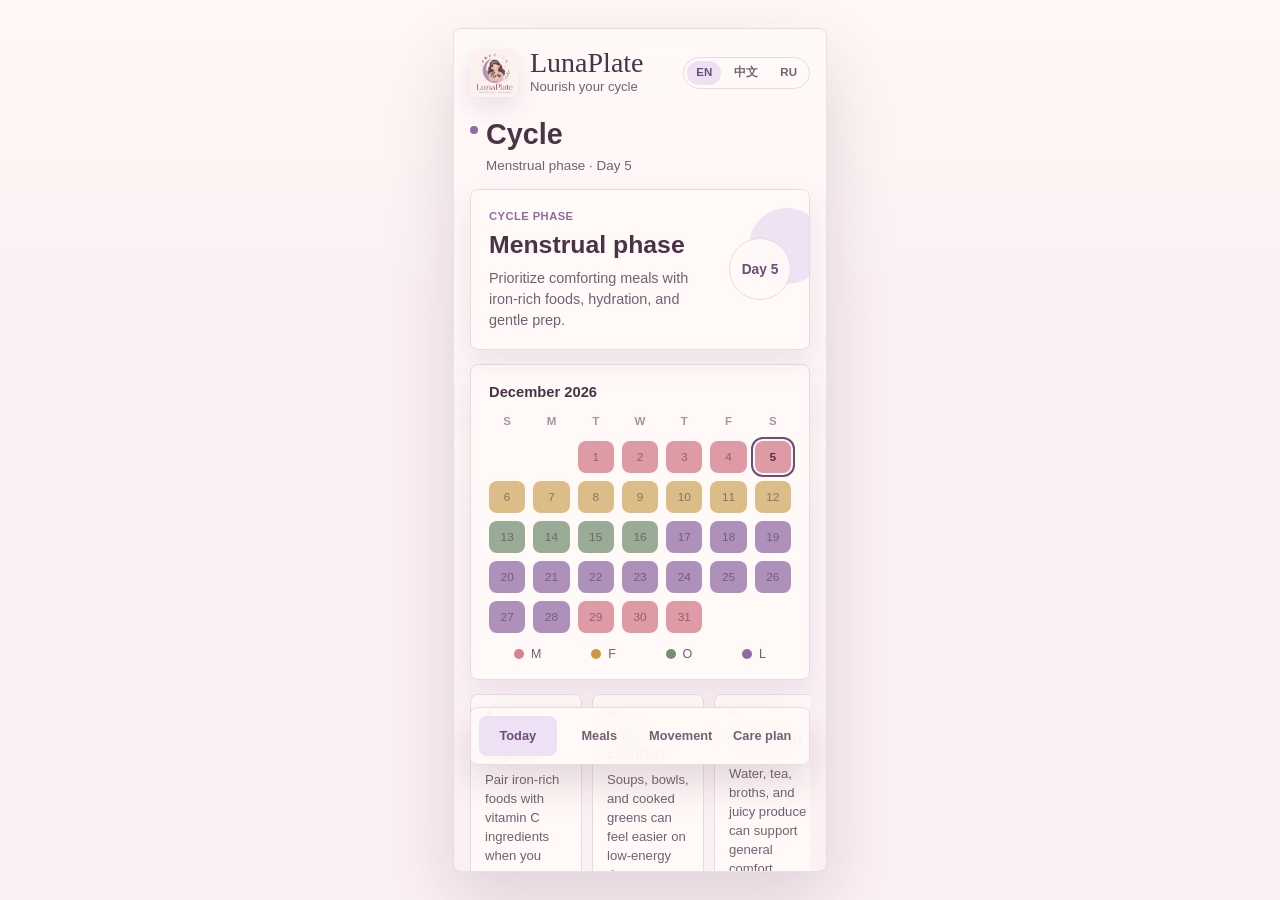
==== index.html @ c4239b59 "Initial commit: LunaPlate PWA with Python backend" ====
<!doctype html>
<html lang="en">
  <head>
    <meta charset="UTF-8" />
    <meta name="viewport" content="width=device-width, initial-scale=1.0" />
    <meta name="theme-color" content="#8f6aa4" />
    <meta name="application-name" content="LunaPlate" />
    <meta name="apple-mobile-web-app-title" content="LunaPlate" />
    <meta name="apple-mobile-web-app-capable" content="yes" />
    <meta name="apple-mobile-web-app-status-bar-style" content="default" />
    <title>LunaPlate</title>
    <link rel="manifest" href="manifest.webmanifest" />
    <link rel="apple-touch-icon" href="assets/pwa/icon-192.png" />
    <link rel="stylesheet" href="styles.css?v=20260603-profile-drawer2" />
  </head>
  <body>
    <main class="app-shell">
      <section class="workspace" aria-live="polite">
        <header class="mobile-topbar">
          <div class="brand-lockup">
            <button type="button" class="profile-dot profile-trigger" id="profile-trigger" data-i18n-aria="aria.checkIn" data-i18n-title="aria.checkIn" aria-label="Daily check-in" title="Daily check-in" aria-controls="intake-panel" aria-expanded="false">
              <img src="assets/lunaplate-logo.png" alt="" />
            </button>
            <div>
              <h1>LunaPlate</h1>
              <p data-i18n="brand.tagline">Nourish your cycle</p>
            </div>
          </div>
          <div class="lang-switch" role="group" data-i18n-aria="lang.choose" aria-label="Language">
            <button type="button" data-lang="en" data-i18n="lang.en" aria-pressed="true">EN</button>
            <button type="button" data-lang="zh" data-i18n="lang.zh" aria-pressed="false">ZH</button>
            <button type="button" data-lang="ru" data-i18n="lang.ru" aria-pressed="false">RU</button>
          </div>
        </header>

        <section class="app-view active" data-view="today" aria-label="Today">
          <div class="screen-heading">
            <span class="section-dot primary-dot"></span>
            <div>
              <h2 data-i18n="form.cycle">Cycle</h2>
              <p id="today-cycle-summary" data-i18n-skip>Today is Day --</p>
            </div>
          </div>

          <section class="status-band">
            <div>
              <p class="eyebrow" data-i18n="status.cyclePhase">Cycle phase</p>
              <h2 id="phase-title" data-i18n-skip>Set your cycle details</h2>
              <p id="phase-description" data-i18n-skip>Meal ideas will adapt to your estimated phase, symptoms, preferences, and pantry.</p>
            </div>
            <div class="day-pill" id="day-pill">Day --</div>
          </section>

          <section class="cycle-calendar" aria-label="Cycle calendar preview">
            <div class="calendar-heading">
              <h3 id="calendar-month" data-i18n-skip>Calendar</h3>
            </div>
            <div class="calendar-weekdays">
              <span>S</span><span>M</span><span>T</span><span>W</span><span>T</span><span>F</span><span>S</span>
            </div>
            <div class="calendar-grid" id="cycle-calendar-grid"></div>
            <div class="calendar-legend">
              <span><i class="legend menstrual"></i>M</span>
              <span><i class="legend follicular"></i>F</span>
              <span><i class="legend ovulation"></i>O</span>
              <span><i class="legend luteal"></i>L</span>
            </div>
          </section>

          <section class="insight-grid" data-i18n-aria="aria.nutrition" aria-label="Nutrition focus">
            <article>
              <span class="dot iron"></span>
              <h3 id="focus-one" data-i18n-skip>Comfort</h3>
              <p id="focus-one-copy" data-i18n-skip>Warm, steady meals tend to feel better on demanding days.</p>
            </article>
            <article>
              <span class="dot fiber"></span>
              <h3 id="focus-two" data-i18n-skip>Balance</h3>
              <p id="focus-two-copy" data-i18n-skip>Protein, fiber, and complex carbs help keep energy more even.</p>
            </article>
            <article>
              <span class="dot hydration"></span>
              <h3 id="focus-three" data-i18n-skip>Hydration</h3>
              <p id="focus-three-copy" data-i18n-skip>Hydrating foods and simple drinks can support general comfort.</p>
            </article>
          </section>

          <article class="panel safety-panel">
            <p class="eyebrow" data-i18n="safety.eyebrow">Care note</p>
            <h2 data-i18n="safety.title">Supportive, not diagnostic</h2>
            <p data-i18n="safety.body">
              LunaPlate gives general wellness ideas. Severe pain, very heavy bleeding,
              dizziness, missed periods, pregnancy concerns, or a history of disordered
              eating deserve care from a qualified clinician.
            </p>
          </article>
        </section>

        <section class="app-view" data-view="food" aria-label="Food">
          <div class="screen-heading">
            <span class="section-dot coral-dot"></span>
            <div>
              <h2 data-i18n="nav.meals">Meals</h2>
              <p data-i18n="screen.foodSubheading">Today's meal plan for cycle support</p>
            </div>
          </div>

          <section class="best-pick" data-i18n-aria="aria.bestPick" aria-label="Best meal recommendation">
            <div class="best-copy">
              <p class="eyebrow" data-i18n="best.eyebrow">Best for today</p>
              <h2 id="best-pick-title" data-i18n-skip>Choose your check-in</h2>
              <p id="best-pick-reason" data-i18n-skip>Your strongest meal match will appear here.</p>
              <div class="tag-row" id="best-pick-tags"></div>
            </div>
            <div class="best-card">
              <div class="best-art" id="best-pick-art" aria-hidden="true">
                <img id="best-pick-image" alt="" loading="lazy" />
              </div>
              <div>
                <p id="best-pick-meta">-- min</p>
                <button type="button" class="primary-button" id="best-pick-grocery" data-i18n="best.addGroceries">Add groceries</button>
              </div>
            </div>
          </section>

          <div class="toolbar" data-i18n-aria="aria.mealFilters" aria-label="Meal filters">
            <div class="tabs" role="tablist" data-i18n-aria="aria.mealType" aria-label="Meal type">
              <button type="button" class="tab active" data-meal-type="all" data-i18n="toolbar.all">All</button>
              <button type="button" class="tab" data-meal-type="breakfast" data-i18n="toolbar.breakfast">Breakfast</button>
              <button type="button" class="tab" data-meal-type="lunch" data-i18n="toolbar.lunch">Lunch</button>
              <button type="button" class="tab" data-meal-type="dinner" data-i18n="toolbar.dinner">Dinner</button>
              <button type="button" class="tab" data-meal-type="snack" data-i18n="toolbar.snack">Snack</button>
            </div>
            <button type="button" class="secondary-button" id="surprise-button" data-i18n="toolbar.shuffle">Shuffle</button>
          </div>

          <section class="panel food-controls">
            <div class="slider-row">
              <label for="cook-time" data-i18n="form.maxCook">Max cook time</label>
              <output id="cook-time-output">35 min</output>
            </div>
            <input id="cook-time" type="range" min="5" max="60" value="35" step="5" />

            <label class="field">
              <span data-i18n="form.pantry">Pantry ingredients</span>
              <textarea id="pantry" rows="3" data-i18n-placeholder="form.pantryPlaceholder" placeholder="spinach, rice, yogurt, lentils"></textarea>
            </label>
          </section>

          <section>
            <div class="section-heading results-heading">
              <div>
                <p class="eyebrow" data-i18n="results.matched">Matched meals</p>
                <h2 id="results-count" data-i18n-skip>0 ideas</h2>
              </div>
              <p id="match-note" data-i18n-skip>Add your check-in to improve the ranking.</p>
            </div>
            <div class="meal-grid" id="meal-results"></div>
          </section>

          <article class="panel grocery-panel">
            <div class="section-heading">
              <div>
                <p class="eyebrow" data-i18n="grocery.plan">Plan</p>
                <h2 data-i18n="grocery.title">Grocery list</h2>
              </div>
              <button type="button" class="secondary-button" id="clear-grocery" data-i18n="grocery.clear">Clear</button>
            </div>
            <ul id="grocery-list" class="grocery-list"></ul>
          </article>
        </section>

        <section class="app-view" data-view="move-api" aria-label="Move">
          <div class="screen-heading">
            <span class="section-dot green-dot"></span>
            <div>
              <h2 data-i18n="movement.heading">Movement</h2>
              <p data-i18n="movement.subheading">Gentle movement matched to your cycle</p>
            </div>
          </div>

          <section class="feature-card">
            <p class="eyebrow" data-i18n="movement.best">Best for today</p>
            <h2 id="move-best-title" data-i18n="movement.defaultTitle">Cycle-aware gentle movement</h2>
            <p id="move-best-meta">15 min &middot; matched to your current phase</p>
          </section>

          <section class="movement-progress">
            <div class="section-heading">
              <h3 data-i18n="movement.recent">Recent movement time</h3>
              <span id="move-total-minutes">150 min</span>
            </div>
            <div class="progress-track"><span id="move-progress-fill"></span></div>
            <div class="countdown-row">
              <span data-i18n="movement.countdown">Practice countdown</span>
              <strong id="move-countdown-time">--:--</strong>
            </div>
            <div class="countdown-track"><span id="move-countdown-fill"></span></div>
          </section>

          <section class="movement-hero">
            <button type="button" class="movement-nav-button movement-nav-prev" id="move-prev" data-i18n-aria="movement.previous" data-i18n-title="movement.previous" aria-label="Previous movement" title="Previous movement">‹</button>
            <div class="movement-media">
              <div class="movement-orb" id="move-placeholder" aria-hidden="true"></div>
              <video id="move-video" muted loop playsinline controls hidden></video>
              <img id="move-gif" alt="" hidden />
            </div>
            <button type="button" class="movement-nav-button movement-nav-next" id="move-next" data-i18n-aria="movement.next" data-i18n-title="movement.next" aria-label="Next movement" title="Next movement">›</button>
            <p class="eyebrow" id="move-source" data-i18n="movement.sourceApi">Female movement API</p>
            <h2 id="move-title" data-i18n="movement.defaultTitle">Cycle-aware gentle movement</h2>
            <p id="move-summary" data-i18n="movement.loadingSummary">Matching movement guidance to your current cycle phase.</p>
            <p class="movement-swipe-hint" data-i18n="movement.swipeHint">Swipe to switch</p>
          </section>

          <section class="move-grid">
            <article>
              <h3 data-i18n="movement.focusTitle">Movement focus</h3>
              <p id="move-focus" data-i18n="movement.defaultFocus">Move slowly, breathe steadily, and keep the range comfortable.</p>
            </article>
            <article>
              <h3 data-i18n="movement.safetyTitle">Safety boundary</h3>
              <p id="move-safety" data-i18n="movement.defaultSafety">Stop and rest if you feel clear abdominal pain, dizziness, or any sharp pain.</p>
            </article>
          </section>

          <section class="exercise-steps">
            <div class="section-heading">
              <div>
                <p class="eyebrow" data-i18n="movement.stepsEyebrow">Movement steps</p>
                <h2 id="move-step-title" data-i18n="movement.stepTitle">Follow-along guide</h2>
              </div>
              <button type="button" class="secondary-button" id="move-refresh" data-i18n="movement.refresh">Refresh</button>
            </div>
            <ol id="move-steps"></ol>
          </section>

          <section class="exercise-list">
            <div class="section-heading">
              <div>
                <p class="eyebrow" data-i18n="movement.more">More recommendations</p>
                <h2 id="move-count">0 movements</h2>
              </div>
              <p id="move-note" data-i18n="movement.note">Filtered by the Python backend for your cycle phase and symptoms.</p>
            </div>
            <div id="move-results" class="exercise-results"></div>
          </section>

          <button type="button" class="primary-button full-width" id="move-start-button">Start 25 min practice</button>
        </section>

        <section class="app-view" data-view="care" aria-label="Care">
          <div class="screen-heading">
            <span class="section-dot primary-dot"></span>
            <div>
              <h2 data-i18n="care.title">Care plan</h2>
              <p data-i18n="care.subheading">Self-care suggestions for today</p>
            </div>
          </div>

          <section class="care-summary">
            <p class="eyebrow" data-i18n="care.sourceToday">Today</p>
            <ul>
              <li>Rest more</li>
              <li>Gentle movement</li>
              <li>Avoid overheating</li>
              <li>Stay warm</li>
            </ul>
          </section>

          <section class="care-card">
            <p class="eyebrow" data-i18n="care.recipeEyebrow">Care meal idea</p>
            <h2>Gentle care meal</h2>
            <p>Ingredients and steps</p>
          </section>

          <section class="care-card">
            <p class="eyebrow" data-i18n="care.noteEyebrow">Care note</p>
            <p>Adapt ideas to your body, ingredients, and allergies.</p>
          </section>

          <section class="care-card">
            <p class="eyebrow" data-i18n="care.massageEyebrow">Massage idea</p>
            <p>Today favors gentle support, less caffeine, and earlier rest.</p>
          </section>
        </section>

        <nav class="bottom-nav" data-i18n-aria="aria.nav" aria-label="App navigation preview">
          <a href="#" class="active" data-view-target="today" data-i18n="nav.today">Today</a>
          <a href="#" data-view-target="food" data-i18n="nav.meals">Meals</a>
          <a href="#" data-view-target="move-api" data-i18n="movement.heading">Movement</a>
          <a href="#" data-view-target="care" data-i18n="care.title">Care plan</a>
        </nav>
      </section>

      <div class="profile-scrim" id="profile-scrim" hidden></div>
      <aside class="panel intake-panel" id="intake-panel" data-i18n-aria="aria.checkIn" aria-label="Daily check-in" aria-modal="true">
        <div class="brand-row">
          <div class="brand-mark" aria-hidden="true">
            <img src="assets/lunaplate-logo.png" alt="" />
          </div>
          <div class="brand-copy">
            <h1>LunaPlate</h1>
            <p data-i18n="brand.tagline">Nourish your cycle</p>
          </div>
          <div class="lang-switch" role="group" data-i18n-aria="lang.choose" aria-label="Language">
            <button type="button" data-lang="en" data-i18n="lang.en" aria-pressed="true">EN</button>
            <button type="button" data-lang="zh" data-i18n="lang.zh" aria-pressed="false">ZH</button>
            <button type="button" data-lang="ru" data-i18n="lang.ru" aria-pressed="false">RU</button>
          </div>
          <button class="icon-button profile-close" type="button" id="profile-close" data-i18n-aria="aria.closeProfile" data-i18n-title="aria.closeProfile" aria-label="Close profile" title="Close profile">×</button>
        </div>

        <form id="meal-form" class="intake-form">
          <section>
            <div class="section-heading">
              <h2 data-i18n="form.cycle">Cycle</h2>
              <button class="icon-button" type="button" id="reset-button" data-i18n-aria="aria.reset" data-i18n-title="aria.reset" aria-label="Reset check-in" title="Reset check-in">
                <span aria-hidden="true" data-i18n="form.reset">Reset</span>
              </button>
            </div>

            <label class="field">
              <span data-i18n="form.lastPeriod">First day of last period</span>
              <input id="last-period" type="date" />
            </label>

            <label class="field compact">
              <span data-i18n="form.cycleLength">Average cycle length</span>
              <input id="cycle-length" type="number" min="21" max="45" value="28" />
            </label>

            <div class="field">
              <span data-i18n="form.manualPhase">Or choose phase manually</span>
              <div class="segmented" role="radiogroup" data-i18n-aria="aria.cyclePhase" aria-label="Cycle phase">
                <label><input type="radio" name="phase" value="auto" checked /><span data-i18n="form.auto">Auto</span></label>
                <label><input type="radio" name="phase" value="menstrual" /><span data-i18n="phases.menstrual.title">Menstrual</span></label>
                <label><input type="radio" name="phase" value="follicular" /><span data-i18n="phases.follicular.title">Follicular</span></label>
                <label><input type="radio" name="phase" value="ovulation" /><span data-i18n="phases.ovulation.title">Ovulation</span></label>
                <label><input type="radio" name="phase" value="luteal" /><span data-i18n="phases.luteal.title">Luteal</span></label>
              </div>
            </div>
          </section>

          <section>
            <h2 data-i18n="form.howFeel">How do you feel?</h2>
            <div class="chip-grid" id="symptom-list"></div>
          </section>

          <section>
            <h2 data-i18n="form.preferences">Preferences</h2>
            <div class="switch-grid">
              <label class="switch"><input type="checkbox" id="vegetarian" /><span data-i18n="form.vegetarian">Vegetarian</span></label>
              <label class="switch"><input type="checkbox" id="vegan" /><span data-i18n="form.vegan">Vegan</span></label>
              <label class="switch"><input type="checkbox" id="gluten-free" /><span data-i18n="form.glutenFree">Gluten-free</span></label>
              <label class="switch"><input type="checkbox" id="dairy-free" /><span data-i18n="form.dairyFree">Dairy-free</span></label>
            </div>

            <div class="field">
              <span data-i18n="form.cuisineStyle">Cuisine style</span>
              <div class="segmented" role="radiogroup" data-i18n-aria="aria.cuisineStyle" aria-label="Cuisine style">
                <label><input type="radio" name="cuisine-style" value="balanced" checked /><span data-i18n="cuisineStyles.balanced">Balanced</span></label>
                <label><input type="radio" name="cuisine-style" value="asian" /><span data-i18n="cuisineStyles.asian">Asian</span></label>
                <label><input type="radio" name="cuisine-style" value="mediterranean" /><span data-i18n="cuisineStyles.mediterranean">Mediterranean</span></label>
                <label><input type="radio" name="cuisine-style" value="mexican" /><span data-i18n="cuisineStyles.mexican">Mexican</span></label>
              </div>
            </div>
          </section>
        </form>
      </aside>
    </main>

    <template id="meal-card-template">
      <article class="meal-card">
        <div class="meal-art" aria-hidden="true">
          <img class="meal-image" alt="" loading="lazy" />
        </div>
        <div class="meal-body">
          <div class="meal-meta">
            <span class="meal-type"></span>
            <span class="meal-time"></span>
          </div>
          <h3></h3>
          <p class="meal-summary"></p>
          <div class="tag-row"></div>
          <details>
            <summary data-i18n="form.ingredientsSteps">Ingredients and steps</summary>
            <ul class="ingredient-list"></ul>
            <ol class="step-list"></ol>
          </details>
          <div class="card-actions">
            <button type="button" class="primary-button add-button" data-i18n="best.addGroceries">Add groceries</button>
            <button type="button" class="secondary-button swap-button" data-i18n="form.swap">Swap</button>
          </div>
        </div>
      </article>
    </template>

    <script src="i18n.js?v=20260603-profile-drawer2"></script>
    <script src="app.js?v=20260603-profile-drawer2"></script>
    <script>
      if ("serviceWorker" in navigator) {
        window.addEventListener("load", () => {
          navigator.serviceWorker.register("sw.js").catch((error) => {
            console.warn("LunaPlate service worker registration failed:", error);
          });
        });
      }
    </script>
  </body>
</html>
---- styles.css ----
:root {
  color-scheme: light;
  --ink: #4a3347;
  --muted: #755f72;
  --quiet: #a990a5;
  --line: #ead9e3;
  --canvas: #fbf0f4;
  --surface: #fffaf8;
  --surface-soft: #f8eef4;
  --primary: #8f6aa4;
  --primary-deep: #6c4d78;
  --primary-soft: #eee1f4;
  --green: #748e70;
  --green-soft: #eef5e9;
  --coral: #d7828f;
  --coral-soft: #fde8eb;
  --peach: #eab29f;
  --peach-soft: #fff1e9;
  --gold: #c99a43;
  --gold-soft: #fff6dc;
  --shadow: 0 28px 70px rgba(93, 64, 90, 0.18);
  --soft-shadow: 0 12px 28px rgba(111, 76, 105, 0.1);
}

* {
  box-sizing: border-box;
}

html {
  background: var(--canvas);
}

body {
  margin: 0;
  min-height: 100vh;
  overflow-x: hidden;
  color: var(--ink);
  background:
    linear-gradient(180deg, #fff8f4 0, var(--canvas) 320px),
    var(--canvas);
  font-family: -apple-system, BlinkMacSystemFont, "SF Pro Display", "SF Pro Text", Inter, "Segoe UI", sans-serif;
  letter-spacing: 0;
}

body.profile-open {
  overflow: hidden;
}

button,
input,
textarea {
  font: inherit;
}

button {
  cursor: pointer;
}

h1,
h2,
h3,
p {
  margin: 0;
}

h1 {
  font-size: 1.75rem;
  line-height: 1;
  font-family: Georgia, "Times New Roman", serif;
  font-weight: 500;
}

h2 {
  font-size: 1.15rem;
  line-height: 1.2;
}

h3 {
  font-size: 0.98rem;
  line-height: 1.25;
}

p {
  color: var(--muted);
  line-height: 1.45;
}

.boot-error {
  position: sticky;
  top: 0;
  z-index: 100;
  padding: 12px 16px;
  color: #6b1f32;
  background: #fde8eb;
  border-bottom: 1px solid #efb8c3;
  font-size: 0.9rem;
}

.app-shell {
  display: grid;
  place-items: start center;
  width: min(100%, 430px);
  margin: 0 auto;
  min-height: 100vh;
  padding: 28px;
}

.workspace {
  position: relative;
  width: min(100%, 430px);
  min-height: calc(100vh - 56px);
  max-height: calc(100vh - 56px);
  overflow: auto;
  overflow-x: hidden;
  padding: 20px 16px 94px;
  border: 1px solid rgba(143, 106, 164, 0.18);
  border-radius: 8px;
  background: linear-gradient(180deg, rgba(255, 250, 248, 0.78), rgba(251, 240, 244, 0.98));
  box-shadow: var(--shadow);
}

.workspace::-webkit-scrollbar,
.intake-panel::-webkit-scrollbar,
.tabs::-webkit-scrollbar,
.insight-grid::-webkit-scrollbar {
  display: none;
}

.workspace > *,
.meal-body,
.best-copy,
.brand-copy {
  min-width: 0;
  max-width: 100%;
}

.panel,
.status-band,
.best-pick,
.feature-card,
.movement-progress,
.movement-hero,
.move-grid article,
.care-summary,
.care-card,
.exercise-steps,
.exercise-list,
.grocery-panel,
.safety-panel,
.cycle-calendar,
.meal-card,
.toolbar {
  min-width: 0;
  border: 1px solid var(--line);
  border-radius: 8px;
  background: rgba(255, 250, 248, 0.94);
  box-shadow: var(--soft-shadow);
}

.mobile-topbar,
.brand-row,
.brand-lockup,
.mobile-topbar-actions,
.section-heading,
.slider-row,
.meal-meta,
.card-actions,
.best-card {
  display: flex;
  align-items: center;
  justify-content: space-between;
  gap: 12px;
}

.mobile-topbar {
  margin-bottom: 20px;
}

.brand-lockup {
  justify-content: flex-start;
}

.brand-lockup p,
.brand-copy p {
  font-size: 0.82rem;
}

.brand-mark,
.profile-dot {
  display: grid;
  flex: 0 0 auto;
  place-items: center;
  width: 44px;
  height: 44px;
  overflow: hidden;
  border-radius: 8px;
  background: var(--surface);
  box-shadow: 0 10px 24px rgba(143, 106, 164, 0.18);
}

.profile-dot {
  width: 48px;
  height: 48px;
}

.profile-trigger {
  border: 0;
  padding: 0;
  cursor: pointer;
}

.profile-trigger:focus-visible {
  outline: 3px solid rgba(143, 106, 164, 0.28);
  outline-offset: 3px;
}

.brand-mark img,
.profile-dot img {
  display: block;
  width: 100%;
  height: 100%;
  object-fit: cover;
}

.lang-switch {
  display: inline-flex;
  flex-shrink: 0;
  gap: 4px;
  padding: 3px;
  border: 1px solid var(--line);
  border-radius: 999px;
  background: rgba(255, 250, 248, 0.92);
}

.lang-switch button {
  min-height: 24px;
  border: 0;
  border-radius: 999px;
  padding: 4px 9px;
  color: var(--muted);
  background: transparent;
  font-size: 0.72rem;
  font-weight: 750;
  line-height: 1;
}

.lang-switch button.active {
  color: var(--primary-deep);
  background: var(--primary-soft);
}

.app-view {
  display: none;
  align-content: start;
  gap: 14px;
}

.app-view.active {
  display: grid;
}

.screen-heading {
  display: flex;
  align-items: flex-start;
  gap: 8px;
}

.screen-heading h2 {
  font-size: 1.8rem;
  font-weight: 850;
}

.screen-heading p {
  margin-top: 4px;
  font-size: 0.84rem;
}

.section-dot {
  flex: 0 0 auto;
  width: 8px;
  height: 8px;
  margin-top: 9px;
  border-radius: 50%;
}

.primary-dot,
.hydration,
.luteal {
  background: var(--primary);
}

.coral-dot,
.iron,
.menstrual {
  background: var(--coral);
}

.green-dot,
.fiber,
.ovulation {
  background: var(--green);
}

.follicular {
  background: var(--gold);
}

.care {
  background: var(--peach);
}

.eyebrow {
  color: var(--primary);
  font-size: 0.7rem;
  font-weight: 800;
  letter-spacing: 0.04em;
  text-transform: uppercase;
}

.status-band {
  position: relative;
  overflow: hidden;
  display: grid;
  grid-template-columns: minmax(0, 1fr) auto;
  align-items: center;
  gap: 14px;
  min-height: 122px;
  padding: 18px;
}

.status-band::after {
  content: "";
  position: absolute;
  right: -16px;
  top: 18px;
  width: 76px;
  height: 76px;
  border-radius: 50%;
  background: var(--primary-soft);
  opacity: 0.94;
}

.status-band > * {
  position: relative;
  z-index: 1;
}

.status-band h2 {
  margin: 6px 0 8px;
  font-size: 1.55rem;
  font-weight: 850;
}

.status-band p:last-child {
  max-width: 270px;
  font-size: 0.9rem;
}

.day-pill {
  display: grid;
  place-items: center;
  width: 62px;
  height: 62px;
  border: 1px solid var(--line);
  border-radius: 50%;
  color: var(--primary-deep);
  background: rgba(255, 250, 248, 0.9);
  font-size: 0.86rem;
  font-weight: 780;
  text-align: center;
}

.cycle-calendar {
  display: grid;
  gap: 14px;
  padding: 18px;
}

.calendar-heading {
  display: flex;
  align-items: center;
  justify-content: space-between;
}

.calendar-heading h3 {
  color: var(--ink);
  font-size: 0.92rem;
  font-weight: 850;
}

.calendar-weekdays,
.calendar-grid {
  display: grid;
  grid-template-columns: repeat(7, 1fr);
  gap: 8px;
}

.calendar-weekdays span {
  color: var(--quiet);
  font-size: 0.72rem;
  font-weight: 800;
  text-align: center;
}

.calendar-grid span {
  display: grid;
  place-items: center;
  min-height: 32px;
  border: 1px solid var(--line);
  border-radius: 8px;
  color: var(--muted);
  background: white;
  font-size: 0.74rem;
}

.calendar-grid .calendar-empty {
  border-color: transparent;
  background: transparent;
}

.calendar-grid .phase {
  border: 0;
  color: rgba(74, 51, 71, 0.56);
}

.calendar-grid .today {
  outline: 2px solid var(--primary-deep);
  outline-offset: 2px;
  color: var(--ink);
  font-weight: 850;
}

.calendar-grid .phase.menstrual {
  background: rgba(215, 130, 143, 0.78);
}

.calendar-grid .phase.follicular {
  background: rgba(201, 154, 67, 0.62);
}

.calendar-grid .phase.ovulation {
  background: rgba(116, 142, 112, 0.72);
}

.calendar-grid .phase.luteal {
  background: rgba(143, 106, 164, 0.72);
}

.calendar-grid .phase.care {
  background: rgba(234, 178, 159, 0.66);
}

.calendar-legend {
  display: flex;
  justify-content: space-around;
  color: var(--muted);
  font-size: 0.78rem;
}

.calendar-legend span {
  display: inline-flex;
  align-items: center;
  gap: 7px;
}

.legend {
  width: 10px;
  height: 10px;
  border-radius: 50%;
}

.insight-grid {
  display: grid;
  grid-template-columns: repeat(3, minmax(112px, 1fr));
  gap: 10px;
  overflow-x: auto;
}

.insight-grid article {
  display: grid;
  gap: 7px;
  min-height: 132px;
  padding: 14px;
  border: 1px solid var(--line);
  border-radius: 8px;
  background: rgba(255, 250, 248, 0.94);
}

.insight-grid article p {
  font-size: 0.82rem;
}

.dot {
  width: 8px;
  height: 8px;
  border-radius: 50%;
}

.best-pick {
  display: grid;
  gap: 16px;
  padding: 18px;
}

.best-copy {
  display: grid;
  gap: 10px;
}

.best-copy h2 {
  font-size: 1.48rem;
  line-height: 1.08;
  font-weight: 850;
}

.best-card {
  justify-content: flex-start;
  padding: 12px;
  border-radius: 8px;
  background: rgba(248, 238, 244, 0.78);
}

.best-art {
  flex: 0 0 auto;
  display: grid;
  place-items: center;
  width: 112px;
  height: 88px;
  overflow: hidden;
  border-radius: 8px;
  background: var(--surface);
  background-position: center;
  background-size: cover;
}

.best-art img {
  display: block;
  width: 100%;
  height: 100%;
  object-fit: cover;
  object-position: center;
}

.best-art img[hidden] {
  display: none;
}

#best-pick-meta {
  margin-bottom: 12px;
  font-size: 0.88rem;
}

.toolbar {
  display: grid;
  gap: 10px;
  padding: 8px;
}

.tabs {
  display: flex;
  gap: 6px;
  min-width: 0;
  overflow-x: auto;
  padding: 4px;
  border-radius: 8px;
  background: rgba(255, 250, 248, 0.78);
}

.tab,
.primary-button,
.secondary-button,
.icon-button {
  flex: 0 0 auto;
  min-height: 38px;
  border: 1px solid transparent;
  border-radius: 8px;
  background: transparent;
  color: var(--ink);
  padding: 0 12px;
  font-weight: 780;
}

.tab {
  font-size: 0.84rem;
}

.tab.active {
  color: var(--primary-deep);
  background: white;
  box-shadow: 0 2px 12px rgba(111, 76, 105, 0.12);
}

.primary-button {
  background: linear-gradient(180deg, #a77fba, var(--primary));
  color: white;
  box-shadow: 0 10px 20px rgba(143, 106, 164, 0.22);
}

.primary-button:disabled {
  cursor: not-allowed;
  background: var(--line);
}

.secondary-button,
.icon-button {
  border-color: var(--line);
  background: rgba(255, 250, 248, 0.9);
}

.full-width {
  width: 100%;
}

.results-heading {
  align-items: end;
  margin: 8px 0 12px;
}

#match-note {
  max-width: 170px;
  text-align: right;
  font-size: 0.82rem;
}

.meal-grid {
  display: grid;
  gap: 12px;
}

.meal-card {
  display: grid;
  gap: 0;
  padding: 10px;
  overflow: hidden;
  background: rgba(255, 250, 248, 0.98);
}

.meal-art {
  height: 150px;
  overflow: hidden;
  border-radius: 8px;
  background: var(--green-soft);
  background-position: center center;
  background-repeat: no-repeat;
  background-size: cover;
}

.meal-image {
  display: block;
  width: 100%;
  height: 100%;
  object-fit: cover;
  object-position: center;
}

.meal-image[hidden] {
  display: none;
}

.meal-body {
  display: grid;
  gap: 10px;
  padding: 14px 4px 2px;
}

.meal-meta {
  color: var(--quiet);
  font-size: 0.7rem;
  font-weight: 800;
  text-transform: uppercase;
}

.meal-summary {
  font-size: 0.9rem;
}

.tag-row {
  display: flex;
  flex-wrap: wrap;
  gap: 6px;
}

.tag {
  border-radius: 999px;
  background: var(--surface-soft);
  color: var(--muted);
  padding: 5px 8px;
  font-size: 0.72rem;
  font-weight: 700;
}

details {
  border-top: 1px solid var(--line);
  padding-top: 10px;
}

summary {
  color: var(--primary-deep);
  cursor: pointer;
  font-weight: 780;
}

.ingredient-list,
.step-list,
.grocery-list {
  margin: 10px 0 0;
  padding-left: 20px;
  color: var(--muted);
  line-height: 1.45;
}

.grocery-panel,
.safety-panel {
  padding: 18px;
}

.food-controls {
  display: grid;
  gap: 14px;
  padding: 18px;
}

.safety-panel {
  display: grid;
  gap: 8px;
}

.feature-card,
.movement-progress,
.movement-hero,
.exercise-steps,
.exercise-list,
.care-summary,
.care-card {
  display: grid;
  gap: 10px;
  padding: 18px;
}

.feature-card h2,
.care-card h2 {
  font-size: 1.48rem;
  font-weight: 850;
}

.movement-progress span {
  color: var(--muted);
  font-size: 0.82rem;
}

.countdown-row {
  display: flex;
  align-items: center;
  justify-content: space-between;
  gap: 12px;
  color: var(--muted);
  font-size: 0.82rem;
}

.countdown-row strong {
  color: var(--ink);
  font-size: 1rem;
  font-variant-numeric: tabular-nums;
}

.progress-track {
  height: 6px;
  overflow: hidden;
  border-radius: 999px;
  background: var(--line);
}

.progress-track span {
  display: block;
  width: 58%;
  height: 100%;
  border-radius: inherit;
  background: var(--green);
}

.countdown-track {
  height: 10px;
  overflow: hidden;
  border-radius: 999px;
  background: rgba(232, 216, 229, 0.9);
}

.countdown-track span {
  display: block;
  width: 100%;
  height: 100%;
  border-radius: inherit;
  background: linear-gradient(90deg, var(--primary), #d98a9a);
  transition: width 0.25s ease;
}

.movement-hero {
  position: relative;
  min-height: 224px;
  place-items: center;
  text-align: center;
}

.movement-media {
  display: grid;
  place-items: center;
  width: 100%;
  min-height: 0;
  aspect-ratio: 1 / 1;
  overflow: hidden;
  border-radius: 8px;
  background: var(--surface-soft);
  cursor: grab;
  touch-action: pan-y;
  user-select: none;
}

.movement-media:active {
  cursor: grabbing;
}

.movement-nav-button {
  position: absolute;
  top: min(46vw, 196px);
  z-index: 2;
  display: grid;
  place-items: center;
  width: 34px;
  height: 42px;
  border: 1px solid rgba(231, 208, 220, 0.92);
  border-radius: 8px;
  background: rgba(255, 250, 248, 0.82);
  color: var(--primary-deep);
  font-size: 1.7rem;
  font-weight: 800;
  line-height: 1;
  box-shadow: 0 8px 18px rgba(111, 76, 105, 0.14);
}

.movement-nav-button:disabled {
  opacity: 0.42;
}

.movement-nav-prev {
  left: 22px;
}

.movement-nav-next {
  right: 22px;
}

.movement-swipe-hint {
  margin-top: -2px;
  color: var(--quiet);
  font-size: 0.76rem;
  font-weight: 750;
}

.movement-orb {
  display: grid;
  place-items: center;
  gap: 12px;
  width: 100%;
  min-height: 172px;
  padding: 18px;
  background: linear-gradient(180deg, rgba(248, 238, 244, 0.96), rgba(255, 250, 248, 0.92));
}

.movement-guide-figure {
  display: grid;
  place-items: center;
  width: min(100%, 260px);
  height: 134px;
}

.movement-vector {
  width: 100%;
  height: 100%;
}

.mv-head,
.mv-back,
.mv-body,
.mv-limb {
  fill: none;
  stroke: url("#mv-soft");
  stroke-linecap: round;
  stroke-linejoin: round;
  stroke-width: 10;
}

.mv-head {
  fill: rgba(143, 106, 164, 0.18);
  stroke-width: 7;
}

.mv-shadow {
  fill: rgba(143, 106, 164, 0.12);
}

.mv-breath-line {
  fill: none;
  stroke: rgba(215, 130, 143, 0.58);
  stroke-linecap: round;
  stroke-width: 5;
  stroke-dasharray: 7 12;
  animation: breathDash 2.8s ease-in-out infinite;
}

.mv-breath-circle {
  fill: rgba(143, 106, 164, 0.08);
  stroke: rgba(215, 130, 143, 0.38);
  stroke-width: 4;
  transform-origin: 110px 84px;
  animation: breathScale 3.2s ease-in-out infinite;
}

.mv-breathe {
  transform-origin: center;
  animation: softBreathe 3.2s ease-in-out infinite;
}

.mv-sway {
  transform-origin: center;
  animation: softSway 3.4s ease-in-out infinite;
}

.mv-tilt {
  transform-origin: 110px 82px;
  animation: neckTilt 3.6s ease-in-out infinite;
}

.mv-rock {
  transform-origin: 112px 100px;
  animation: hipRock 3s ease-in-out infinite;
}

.movement-guide-copy {
  display: grid;
  gap: 4px;
  max-width: 292px;
  text-align: center;
}

.movement-guide-copy strong {
  color: var(--ink);
  font-size: 0.94rem;
}

.movement-guide-copy span {
  color: var(--muted);
  font-size: 0.82rem;
}

.movement-guide-copy small {
  color: var(--primary-deep);
  font-size: 0.76rem;
  font-weight: 750;
  line-height: 1.35;
}

@keyframes softBreathe {
  0%,
  100% {
    transform: translateY(0) scale(1);
  }
  50% {
    transform: translateY(-3px) scale(1.03);
  }
}

@keyframes softSway {
  0%,
  100% {
    transform: rotate(-1deg);
  }
  50% {
    transform: rotate(2deg);
  }
}

@keyframes neckTilt {
  0%,
  100% {
    transform: rotate(-5deg);
  }
  50% {
    transform: rotate(8deg);
  }
}

@keyframes hipRock {
  0%,
  100% {
    transform: rotate(-3deg);
  }
  50% {
    transform: rotate(4deg);
  }
}

@keyframes breathDash {
  0%,
  100% {
    stroke-dashoffset: 0;
    opacity: 0.42;
  }
  50% {
    stroke-dashoffset: -18;
    opacity: 0.9;
  }
}

@keyframes breathScale {
  0%,
  100% {
    transform: scale(0.92);
    opacity: 0.42;
  }
  50% {
    transform: scale(1.08);
    opacity: 0.9;
  }
}

.movement-media img,
.movement-media video {
  display: block;
  width: 100%;
  height: 100%;
  max-height: none;
  object-fit: contain;
  object-position: center;
  background: var(--surface-soft);
}

.movement-media img[hidden],
.movement-media video[hidden],
.movement-orb[hidden] {
  display: none;
}

.movement-hero p {
  max-width: 260px;
}

.move-grid {
  display: grid;
  grid-template-columns: 1fr 1fr;
  gap: 12px;
}

.move-grid article {
  display: grid;
  gap: 8px;
  min-height: 116px;
  padding: 16px;
}

.move-grid p {
  font-size: 0.84rem;
}

.exercise-steps,
.exercise-list {
  display: grid;
  gap: 12px;
  padding: 18px;
}

.exercise-steps ol {
  display: grid;
  gap: 8px;
  margin: 0;
  padding-left: 20px;
  color: var(--muted);
  font-size: 0.9rem;
  line-height: 1.45;
}

.exercise-list .section-heading {
  align-items: start;
}

#move-note {
  max-width: 142px;
  text-align: right;
  font-size: 0.78rem;
}

.exercise-results {
  display: grid;
  gap: 10px;
}

.exercise-card {
  display: grid;
  gap: 8px;
  width: 100%;
  padding: 12px;
  border: 1px solid var(--line);
  border-radius: 8px;
  background: rgba(255, 250, 248, 0.94);
  color: inherit;
  text-align: left;
  cursor: pointer;
  transition:
    border-color 0.18s ease,
    background 0.18s ease,
    transform 0.18s ease;
}

.exercise-card:hover,
.exercise-card:focus-visible {
  border-color: var(--primary);
  background: rgba(248, 238, 244, 0.98);
  transform: translateY(-1px);
}

.exercise-card.active {
  border-color: var(--primary);
  background: var(--primary-soft);
}

.exercise-card h3 {
  text-transform: capitalize;
}

.exercise-card-heading {
  display: flex;
  align-items: flex-start;
  justify-content: space-between;
  gap: 10px;
}

.exercise-card-heading span {
  flex: 0 0 auto;
  color: var(--primary-deep);
  font-size: 0.74rem;
  font-weight: 800;
}

.exercise-card p {
  font-size: 0.82rem;
}

.exercise-card .exercise-focus {
  color: var(--primary-deep);
  font-size: 0.76rem;
  font-weight: 750;
}

.exercise-meta {
  display: flex;
  flex-wrap: wrap;
  gap: 6px;
}

.exercise-meta span {
  border-radius: 999px;
  background: var(--surface-soft);
  color: var(--muted);
  padding: 5px 8px;
  font-size: 0.72rem;
  font-weight: 700;
}

.care-summary ul {
  display: grid;
  grid-template-columns: 1fr 1fr;
  gap: 12px 22px;
  margin: 4px 0 0;
  padding-left: 20px;
  color: var(--muted);
}

.bottom-nav {
  position: sticky;
  bottom: 12px;
  z-index: 4;
  display: grid;
  grid-template-columns: repeat(4, 1fr);
  gap: 4px;
  padding: 8px;
  border: 1px solid var(--line);
  border-radius: 8px;
  background: rgba(255, 250, 248, 0.92);
  box-shadow: 0 16px 40px rgba(111, 76, 105, 0.2);
  backdrop-filter: blur(18px);
}

.bottom-nav a {
  display: grid;
  place-items: center;
  min-height: 40px;
  border-radius: 8px;
  color: var(--muted);
  text-decoration: none;
  font-size: 0.8rem;
  font-weight: 800;
}

.bottom-nav a.active {
  color: var(--primary-deep);
  background: var(--primary-soft);
}

.intake-panel {
  position: fixed;
  top: 20px;
  right: max(20px, calc((100vw - 430px) / 2));
  z-index: 80;
  width: min(360px, calc(100vw - 28px));
  max-height: calc(100vh - 40px);
  overflow: auto;
  padding: 22px;
  opacity: 0;
  pointer-events: none;
  transform: translateX(18px) scale(0.98);
  transition: opacity 180ms ease, transform 180ms ease;
}

.intake-panel.open {
  opacity: 1;
  pointer-events: auto;
  transform: translateX(0) scale(1);
}

.profile-scrim {
  position: fixed;
  inset: 0;
  z-index: 70;
  background: rgba(61, 45, 62, 0.22);
  backdrop-filter: blur(3px);
}

.profile-scrim[hidden] {
  display: none;
}

.brand-row {
  flex-wrap: wrap;
  justify-content: flex-start;
  margin-bottom: 26px;
}

.profile-close {
  margin-left: auto;
  min-width: 38px;
  padding-inline: 10px;
  font-size: 1.3rem;
  line-height: 1;
}

.intake-form {
  display: grid;
  gap: 24px;
}

.intake-form section {
  display: grid;
  gap: 14px;
}

.field {
  display: grid;
  gap: 8px;
  color: var(--muted);
  font-size: 0.86rem;
}

input[type="date"],
input[type="number"],
textarea {
  min-width: 0;
  width: 100%;
  border: 1px solid transparent;
  border-radius: 8px;
  outline: none;
  background: var(--surface-soft);
  color: var(--ink);
  padding: 12px 13px;
  transition: border-color 160ms ease, background 160ms ease, box-shadow 160ms ease;
}

input[type="date"]:focus,
input[type="number"]:focus,
textarea:focus {
  border-color: rgba(143, 106, 164, 0.42);
  background: white;
  box-shadow: 0 0 0 4px rgba(143, 106, 164, 0.12);
}

textarea {
  resize: vertical;
}

input[type="range"] {
  width: 100%;
  accent-color: var(--primary);
}

.segmented,
.chip-grid,
.switch-grid {
  display: grid;
  grid-template-columns: 1fr;
  gap: 8px;
}

.segmented {
  padding: 4px;
  border-radius: 8px;
  background: var(--surface-soft);
}

.segmented label,
.chip,
.switch {
  position: relative;
  min-width: 0;
  min-height: 38px;
  display: flex;
  align-items: center;
  justify-content: center;
  border: 1px solid transparent;
  border-radius: 8px;
  color: var(--muted);
  background: var(--surface-soft);
  user-select: none;
}

.segmented label {
  background: transparent;
}

.segmented input,
.chip input,
.switch input {
  position: absolute;
  opacity: 0;
  pointer-events: none;
}

.segmented label:has(input:checked),
.chip:has(input:checked),
.switch:has(input:checked) {
  border-color: var(--line);
  color: var(--ink);
  background: white;
  box-shadow: 0 2px 10px rgba(30, 32, 38, 0.08);
  font-weight: 780;
}

.empty-state {
  padding: 28px;
  border: 1px dashed var(--line);
  border-radius: 8px;
  background: white;
  text-align: center;
}

@media (max-width: 979px) {
  .app-shell {
    grid-template-columns: minmax(0, 430px);
    padding: 12px;
  }

  .workspace {
    width: 100%;
    min-height: auto;
    max-height: none;
    overflow: visible;
    padding: 18px 14px 96px;
    box-shadow: none;
  }

  .intake-panel {
    top: auto;
    right: 12px;
    bottom: 12px;
    left: 12px;
    width: auto;
    max-height: min(82vh, 760px);
    transform: translateY(20px);
  }

  .intake-panel.open {
    transform: translateY(0);
  }
}

@media (max-width: 560px) {
  html,
  body {
    width: 100%;
    max-width: 100%;
  }

  .app-shell {
    display: block;
    width: min(390px, 100%);
    max-width: 390px;
    padding: 0;
  }

  .workspace {
    width: min(390px, 100%);
    max-width: 390px;
    border: 0;
    border-radius: 0;
    padding: 18px 10px 96px;
  }

  .mobile-topbar {
    align-items: flex-start;
  }

  .brand-lockup {
    gap: 9px;
  }

  .brand-lockup h1 {
    font-size: 1.55rem;
  }

  .lang-switch button {
    padding-inline: 7px;
  }

  .status-band,
  .best-pick,
  .grocery-panel,
  .safety-panel,
  .cycle-calendar,
  .feature-card,
  .movement-progress,
  .movement-hero,
  .care-summary,
  .care-card {
    padding: 16px;
  }

  .status-band {
    grid-template-columns: 1fr;
  }

  .day-pill {
    width: 58px;
    height: 58px;
    font-size: 0.86rem;
  }

  .move-grid {
    grid-template-columns: 1fr;
  }

  #match-note {
    max-width: 130px;
  }

  .card-actions {
    align-items: stretch;
    flex-direction: column;
  }

  .intake-panel {
    right: 10px;
    bottom: 10px;
    left: 10px;
    max-height: 86vh;
  }
}
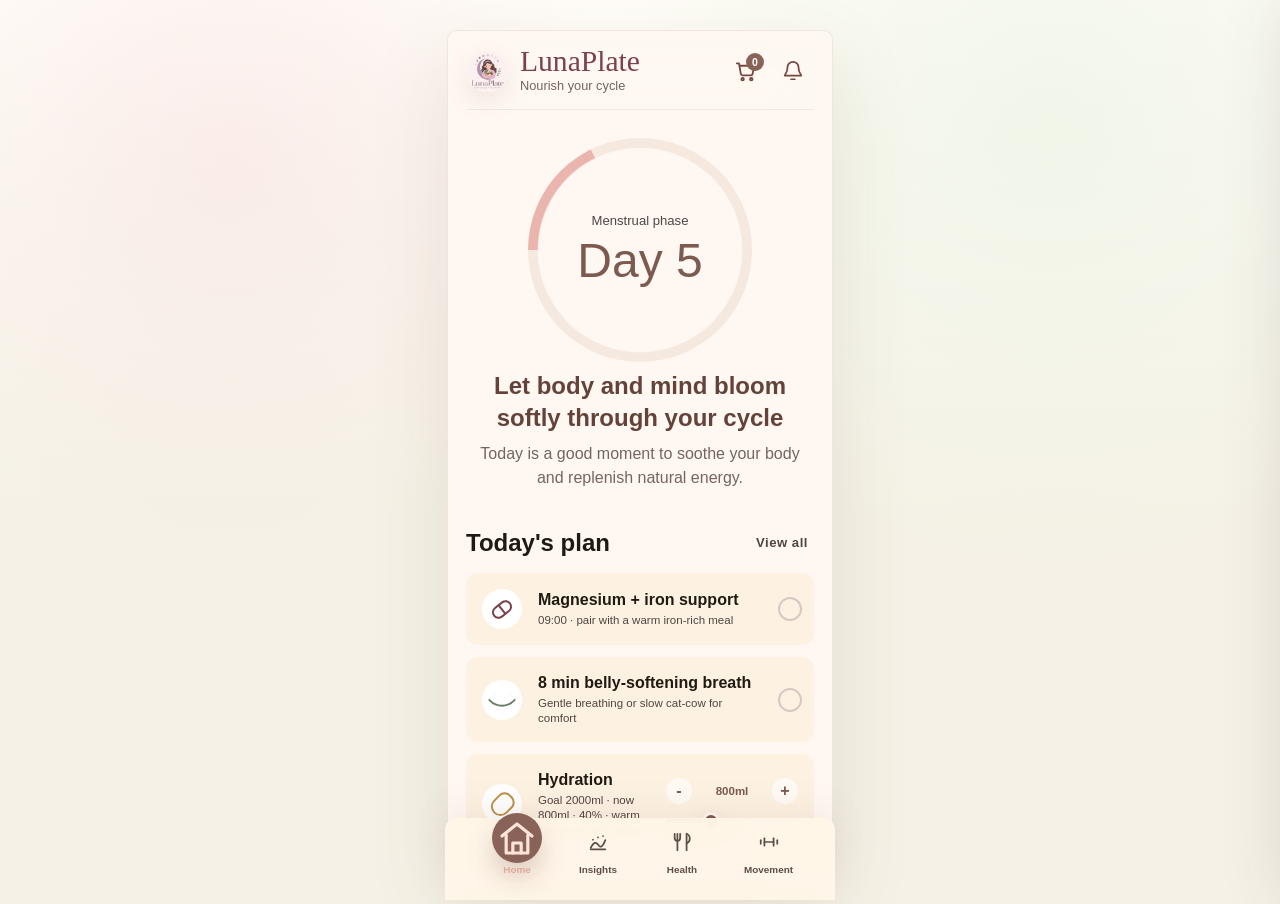
==== commit c5c75935: "Update LunaPlate app for deployment" ====
--- a/index.html
+++ b/index.html
@@ -1,9 +1,9 @@
-<!doctype html>
+﻿<!doctype html>
 <html lang="en">
   <head>
     <meta charset="UTF-8" />
     <meta name="viewport" content="width=device-width, initial-scale=1.0" />
-    <meta name="theme-color" content="#8f6aa4" />
+    <meta name="theme-color" content="#f6f1e7" />
     <meta name="application-name" content="LunaPlate" />
     <meta name="apple-mobile-web-app-title" content="LunaPlate" />
     <meta name="apple-mobile-web-app-capable" content="yes" />
@@ -11,7 +11,7 @@
     <title>LunaPlate</title>
     <link rel="manifest" href="manifest.webmanifest" />
     <link rel="apple-touch-icon" href="assets/pwa/icon-192.png" />
-    <link rel="stylesheet" href="styles.css?v=20260603-profile-drawer2" />
+    <link rel="stylesheet" href="styles.css?v=20260630-profile-serene-local2" />
   </head>
   <body>
     <main class="app-shell">
@@ -26,86 +26,248 @@
               <p data-i18n="brand.tagline">Nourish your cycle</p>
             </div>
           </div>
-          <div class="lang-switch" role="group" data-i18n-aria="lang.choose" aria-label="Language">
-            <button type="button" data-lang="en" data-i18n="lang.en" aria-pressed="true">EN</button>
-            <button type="button" data-lang="zh" data-i18n="lang.zh" aria-pressed="false">ZH</button>
-            <button type="button" data-lang="ru" data-i18n="lang.ru" aria-pressed="false">RU</button>
+          <div class="mobile-topbar-actions">
+            <button type="button" class="cart-button topbar-cart" id="cart-trigger" data-i18n-aria="grocery.title" data-i18n-title="grocery.title" aria-label="Grocery list" title="Grocery list">
+              <span class="cart-icon" aria-hidden="true"></span>
+              <strong id="cart-count">0</strong>
+            </button>
+            <button type="button" class="topbar-icon" aria-label="Notifications" title="Notifications">
+              <span aria-hidden="true"></span>
+            </button>
           </div>
         </header>
 
-        <section class="app-view active" data-view="today" aria-label="Today">
+        <section class="app-view active today-screen" data-view="today" aria-label="Today">
+          <section class="today-cycle-hero">
+            <div class="today-ring" aria-hidden="true">
+              <span class="today-ring-phase" id="today-ring-phase">Cycle phase</span>
+              <div class="day-pill" id="day-pill">Day --</div>
+            </div>
+            <p class="today-phase-label" data-i18n="status.cyclePhase">Cycle phase</p>
+            <h2 id="phase-title" data-i18n-skip>Set your cycle details</h2>
+            <p id="phase-description" data-i18n-skip>Meal ideas will adapt to your estimated phase, symptoms, preferences, and pantry.</p>
+            <p id="today-cycle-summary" data-i18n-skip hidden>Today is Day --</p>
+          </section>
+
+          <section class="today-plan-panel" aria-label="Today's plan">
+            <div class="today-section-heading">
+              <h2 data-i18n="today.planTitle">Today's plan</h2>
+              <button type="button" data-open-view="insights" data-i18n="today.viewAll">View all</button>
+            </div>
+            <div class="today-plan-list">
+              <article class="today-plan-row" data-plan-item="supplement">
+                <span class="today-plan-icon supplement" aria-hidden="true"></span>
+                <span>
+                  <strong id="today-supplement-title">Folate support</strong>
+                  <small id="today-supplement-copy">09:00 &middot; 400mcg</small>
+                </span>
+                <button type="button" class="today-plan-check" data-plan-check="supplement" aria-pressed="false" aria-label="Mark supplement done">
+                  <span aria-hidden="true"></span>
+                </button>
+              </article>
+              <article class="today-plan-row" data-plan-item="movement">
+                <span class="today-plan-icon movement" aria-hidden="true"></span>
+                <span>
+                  <strong id="today-movement-title">15 min morning meditation</strong>
+                  <small id="today-movement-copy">Helps settle mood waves</small>
+                </span>
+                <button type="button" class="today-plan-check" data-plan-check="movement" aria-pressed="false" aria-label="Mark movement done">
+                  <span aria-hidden="true"></span>
+                </button>
+              </article>
+              <article class="today-plan-row hydration-row" data-plan-item="hydration">
+                <span class="today-plan-icon hydration" aria-hidden="true"></span>
+                <span>
+                  <strong id="today-hydration-title">Hydration</strong>
+                  <small id="today-hydration-copy">Goal 2000ml &middot; now 800ml</small>
+                </span>
+                <div class="hydration-control">
+                  <div class="hydration-step-row">
+                    <button type="button" data-water-step="-250" aria-label="Drink 250ml less">-</button>
+                    <output id="today-water-output">800ml</output>
+                    <button type="button" data-water-step="250" aria-label="Add 250ml water">+</button>
+                  </div>
+                  <input id="today-water-range" type="range" min="0" max="2500" value="800" step="50" aria-label="Water today" />
+                </div>
+              </article>
+            </div>
+          </section>
+
+          <section class="today-nutrition-panel" aria-label="Daily nutrition overview">
+            <p data-i18n="today.nutritionEyebrow">Daily nutrition overview</p>
+            <div class="today-calorie-line">
+              <strong id="nutrition-kcal" data-i18n-skip>0</strong>
+              <span data-i18n="today.kcal">kcal</span>
+            </div>
+            <small id="nutrition-kcal-left" data-i18n-skip>2,000 kcal remaining today</small>
+            <div class="today-macro-grid">
+              <article>
+                <span id="nutrition-protein-label" data-i18n-skip>Protein 0g</span>
+                <i id="nutrition-protein-bar"></i>
+                <strong id="nutrition-protein-percent" data-i18n-skip>0%</strong>
+              </article>
+              <article>
+                <span id="nutrition-carbs-label" data-i18n-skip>Carbs 0g</span>
+                <i id="nutrition-carbs-bar"></i>
+                <strong id="nutrition-carbs-percent" data-i18n-skip>0%</strong>
+              </article>
+              <article>
+                <span id="nutrition-fat-label" data-i18n-skip>Fat 0g</span>
+                <i id="nutrition-fat-bar"></i>
+                <strong id="nutrition-fat-percent" data-i18n-skip>0%</strong>
+              </article>
+            </div>
+          </section>
+
+          <section class="today-recipe-section" aria-label="Cycle recipe recommendation">
+            <div class="today-section-heading">
+              <h2 data-i18n="today.recipeTitle">Cycle-custom meal</h2>
+              <button type="button" data-open-view="food" data-i18n="today.viewAll">View all</button>
+            </div>
+            <button type="button" class="today-recipe-card" data-open-view="food">
+              <img id="today-recipe-image" src="https://www.figma.com/api/mcp/asset/3b816d13-bcd7-4ef4-8273-220ad2bce30f" alt="" loading="lazy" />
+              <span class="today-recipe-overlay" aria-hidden="true"></span>
+              <span class="today-recipe-copy">
+                <small id="today-recipe-phase" data-i18n-skip>Luteal phase</small>
+                <strong id="today-recipe-name" data-i18n-skip>Nourishing blueberry oat bowl</strong>
+                <em id="today-recipe-meta" data-i18n-skip>15 min &middot; zinc-rich nutrition</em>
+              </span>
+            </button>
+            <button type="button" id="today-recipe-log" class="today-recipe-log" data-i18n-skip hidden>Log this meal</button>
+          </section>
+        </section>
+
+        <section class="app-view insights-screen" data-view="insights" aria-label="Insights">
           <div class="screen-heading">
             <span class="section-dot primary-dot"></span>
             <div>
-              <h2 data-i18n="form.cycle">Cycle</h2>
-              <p id="today-cycle-summary" data-i18n-skip>Today is Day --</p>
-            </div>
-          </div>
-
-          <section class="status-band">
-            <div>
-              <p class="eyebrow" data-i18n="status.cyclePhase">Cycle phase</p>
-              <h2 id="phase-title" data-i18n-skip>Set your cycle details</h2>
-              <p id="phase-description" data-i18n-skip>Meal ideas will adapt to your estimated phase, symptoms, preferences, and pantry.</p>
-            </div>
-            <div class="day-pill" id="day-pill">Day --</div>
-          </section>
-
-          <section class="cycle-calendar" aria-label="Cycle calendar preview">
+              <h2 data-i18n="nav.insights">Insights</h2>
+              <p data-i18n="insights.subheading">Understand your current cycle rhythm</p>
+            </div>
+          </div>
+
+          <section class="cycle-calendar insight-calendar" aria-label="Cycle calendar preview">
             <div class="calendar-heading">
-              <h3 id="calendar-month" data-i18n-skip>Calendar</h3>
+              <div>
+                <h3 id="calendar-month" data-i18n-skip>Calendar</h3>
+                <p id="insight-cycle-day" data-i18n-skip>Current cycle: Day --</p>
+              </div>
+              <div class="calendar-controls" aria-hidden="true">
+                <span></span>
+                <span></span>
+              </div>
             </div>
             <div class="calendar-weekdays">
-              <span>S</span><span>M</span><span>T</span><span>W</span><span>T</span><span>F</span><span>S</span>
+              <span>M</span><span>T</span><span>W</span><span>T</span><span>F</span><span>S</span><span>S</span>
             </div>
             <div class="calendar-grid" id="cycle-calendar-grid"></div>
             <div class="calendar-legend">
-              <span><i class="legend menstrual"></i>M</span>
-              <span><i class="legend follicular"></i>F</span>
-              <span><i class="legend ovulation"></i>O</span>
-              <span><i class="legend luteal"></i>L</span>
-            </div>
-          </section>
-
-          <section class="insight-grid" data-i18n-aria="aria.nutrition" aria-label="Nutrition focus">
-            <article>
-              <span class="dot iron"></span>
-              <h3 id="focus-one" data-i18n-skip>Comfort</h3>
-              <p id="focus-one-copy" data-i18n-skip>Warm, steady meals tend to feel better on demanding days.</p>
-            </article>
-            <article>
-              <span class="dot fiber"></span>
-              <h3 id="focus-two" data-i18n-skip>Balance</h3>
-              <p id="focus-two-copy" data-i18n-skip>Protein, fiber, and complex carbs help keep energy more even.</p>
-            </article>
-            <article>
-              <span class="dot hydration"></span>
-              <h3 id="focus-three" data-i18n-skip>Hydration</h3>
-              <p id="focus-three-copy" data-i18n-skip>Hydrating foods and simple drinks can support general comfort.</p>
-            </article>
-          </section>
-
-          <article class="panel safety-panel">
-            <p class="eyebrow" data-i18n="safety.eyebrow">Care note</p>
-            <h2 data-i18n="safety.title">Supportive, not diagnostic</h2>
-            <p data-i18n="safety.body">
-              LunaPlate gives general wellness ideas. Severe pain, very heavy bleeding,
-              dizziness, missed periods, pregnancy concerns, or a history of disordered
-              eating deserve care from a qualified clinician.
-            </p>
-          </article>
+              <span><i class="legend menstrual"></i><b data-i18n="phases.menstrual.title">Menstrual</b></span>
+              <span><i class="legend follicular"></i><b data-i18n="phases.follicular.title">Follicular</b></span>
+              <span><i class="legend ovulation"></i><b data-i18n="phases.ovulation.title">Ovulation</b></span>
+              <span><i class="legend luteal"></i><b data-i18n="phases.luteal.title">Luteal</b></span>
+            </div>
+          </section>
+
+          <section class="insight-section">
+            <h2 data-i18n="insights.cycleTitle">Cycle insights</h2>
+            <div class="insight-card-grid">
+              <article class="insight-card">
+                <span class="insight-icon energy" aria-hidden="true"></span>
+                <h3 id="insight-energy-title" data-i18n="insights.energyTitle">Energy and focus</h3>
+                <p id="insight-energy-copy" data-i18n="insights.energyCopy">Use today for steady, comfortable tasks and keep meals simple.</p>
+              </article>
+              <article class="insight-card">
+                <span class="insight-icon social" aria-hidden="true"></span>
+                <h3 id="insight-social-title" data-i18n="insights.socialTitle">Body rhythm</h3>
+                <p id="insight-social-copy" data-i18n="insights.socialCopy">Your current phase can shape appetite, movement tolerance, and rest needs.</p>
+              </article>
+            </div>
+          </section>
+
+          <section class="insight-section">
+            <h2 data-i18n="insights.statusTitle">Cycle status</h2>
+            <div class="insight-metric-grid">
+              <article>
+                <span class="insight-icon nutrition" aria-hidden="true"></span>
+                <small data-i18n="insights.habitTitle">Habit consistency</small>
+                <strong>80%</strong>
+                <p data-i18n="insights.habitCopy">You kept a steady cycle-support routine this week.</p>
+              </article>
+              <article>
+                <span class="insight-icon stable" aria-hidden="true"></span>
+                <small data-i18n="insights.stabilityTitle">Cycle stability</small>
+                <strong data-i18n="insights.stabilityValue">Excellent</strong>
+                <p data-i18n="insights.stabilityCopy">Your phase transitions look more predictable.</p>
+              </article>
+              <article>
+                <span class="insight-icon movement" aria-hidden="true"></span>
+                <small data-i18n="insights.movementTitle">Restorative movement</small>
+                <strong data-i18n="insights.movementValue">12 h</strong>
+                <p data-i18n="insights.movementCopy">Low-intensity movement logged during the last month.</p>
+              </article>
+            </div>
+          </section>
+
+          <section class="insight-section">
+            <div class="section-heading">
+              <h2 data-i18n="insights.predictionTitle">Three-month prediction</h2>
+              <span class="calendar-mini-icon" aria-hidden="true"></span>
+            </div>
+            <div class="prediction-row">
+              <article class="prediction-card active">
+                <small id="prediction-month-one">Next month</small>
+                <p><span data-i18n="insights.periodStart">Period starts</span><strong id="prediction-period-one">--</strong></p>
+                <p><span data-i18n="insights.ovulation">Estimated ovulation</span><strong id="prediction-ovulation-one">--</strong></p>
+              </article>
+              <article class="prediction-card">
+                <small id="prediction-month-two">Month two</small>
+                <p><span data-i18n="insights.periodStart">Period starts</span><strong id="prediction-period-two">--</strong></p>
+                <p><span data-i18n="insights.ovulation">Estimated ovulation</span><strong id="prediction-ovulation-two">--</strong></p>
+              </article>
+              <article class="prediction-card">
+                <small id="prediction-month-three">Month three</small>
+                <p><span data-i18n="insights.periodStart">Period starts</span><strong id="prediction-period-three">--</strong></p>
+                <p><span data-i18n="insights.ovulation">Estimated ovulation</span><strong id="prediction-ovulation-three">--</strong></p>
+              </article>
+            </div>
+          </section>
+
+          <section class="lifestyle-card" data-open-view="food" aria-label="Lifestyle planning">
+            <img src="https://www.figma.com/api/mcp/asset/3b816d13-bcd7-4ef4-8273-220ad2bce30f" alt="" loading="lazy" />
+            <span aria-hidden="true"></span>
+            <div>
+              <small data-i18n="insights.lifestyleEyebrow">Nutrition focus</small>
+              <h2 data-i18n="insights.lifestyleTitle">Meals that support hormonal rhythm</h2>
+            </div>
+          </section>
         </section>
 
-        <section class="app-view" data-view="food" aria-label="Food">
-          <div class="screen-heading">
-            <span class="section-dot coral-dot"></span>
-            <div>
-              <h2 data-i18n="nav.meals">Meals</h2>
-              <p data-i18n="screen.foodSubheading">Today's meal plan for cycle support</p>
-            </div>
-          </div>
-
-          <section class="best-pick" data-i18n-aria="aria.bestPick" aria-label="Best meal recommendation">
+        <section class="app-view health-screen" data-view="food" aria-label="Food">
+          <section class="health-filter-panel" data-i18n-aria="aria.mealFilters" aria-label="Meal filters">
+            <label class="health-search">
+              <span aria-hidden="true"></span>
+              <input id="recipe-search" type="search" data-i18n-placeholder="health.searchPlaceholder" placeholder="Search recipes or ingredients..." />
+            </label>
+
+            <div class="health-filter-row">
+              <span data-i18n="health.prepTime">Prep time:</span>
+              <button type="button" class="time-chip active" data-time-min="0" data-time-filter="60" data-i18n="toolbar.all">All</button>
+              <button type="button" class="time-chip" data-time-min="0" data-time-filter="15">&lt;15 min</button>
+              <button type="button" class="time-chip" data-time-min="15" data-time-filter="30">15-30 min</button>
+              <button type="button" class="time-chip" data-time-min="30" data-time-filter="60">30+ min</button>
+            </div>
+
+            <label class="health-ingredient-field">
+              <span data-i18n="health.coreIngredient">Core ingredient:</span>
+              <textarea id="pantry" rows="1" data-i18n-placeholder="health.ingredientPlaceholder" placeholder="Type ingredients to match..." ></textarea>
+            </label>
+
+            <input id="cook-time" class="sr-only-control" type="range" min="5" max="60" value="35" step="5" />
+            <output id="cook-time-output" class="sr-only-control">35 min</output>
+          </section>
+
+          <section class="best-pick best-pick-hidden" data-i18n-aria="aria.bestPick" aria-label="Best meal recommendation">
             <div class="best-copy">
               <p class="eyebrow" data-i18n="best.eyebrow">Best for today</p>
               <h2 id="best-pick-title" data-i18n-skip>Choose your check-in</h2>
@@ -123,215 +285,218 @@
             </div>
           </section>
 
-          <div class="toolbar" data-i18n-aria="aria.mealFilters" aria-label="Meal filters">
-            <div class="tabs" role="tablist" data-i18n-aria="aria.mealType" aria-label="Meal type">
-              <button type="button" class="tab active" data-meal-type="all" data-i18n="toolbar.all">All</button>
-              <button type="button" class="tab" data-meal-type="breakfast" data-i18n="toolbar.breakfast">Breakfast</button>
-              <button type="button" class="tab" data-meal-type="lunch" data-i18n="toolbar.lunch">Lunch</button>
-              <button type="button" class="tab" data-meal-type="dinner" data-i18n="toolbar.dinner">Dinner</button>
-              <button type="button" class="tab" data-meal-type="snack" data-i18n="toolbar.snack">Snack</button>
-            </div>
-            <button type="button" class="secondary-button" id="surprise-button" data-i18n="toolbar.shuffle">Shuffle</button>
-          </div>
-
-          <section class="panel food-controls">
-            <div class="slider-row">
-              <label for="cook-time" data-i18n="form.maxCook">Max cook time</label>
-              <output id="cook-time-output">35 min</output>
-            </div>
-            <input id="cook-time" type="range" min="5" max="60" value="35" step="5" />
-
-            <label class="field">
-              <span data-i18n="form.pantry">Pantry ingredients</span>
-              <textarea id="pantry" rows="3" data-i18n-placeholder="form.pantryPlaceholder" placeholder="spinach, rice, yogurt, lentils"></textarea>
-            </label>
-          </section>
-
-          <section>
+          <div class="tabs health-tabs" role="tablist" data-i18n-aria="aria.mealType" aria-label="Meal type">
+            <button type="button" class="tab active" data-meal-type="all" data-i18n="toolbar.all">All</button>
+            <button type="button" class="tab" data-meal-type="breakfast" data-i18n="toolbar.breakfast">Breakfast</button>
+            <button type="button" class="tab" data-meal-type="lunch" data-i18n="toolbar.lunch">Lunch</button>
+            <button type="button" class="tab" data-meal-type="dinner" data-i18n="toolbar.dinner">Dinner</button>
+            <button type="button" class="tab" data-meal-type="snack" data-i18n="toolbar.snack">Snack</button>
+          </div>
+
+          <section class="health-results">
             <div class="section-heading results-heading">
               <div>
-                <p class="eyebrow" data-i18n="results.matched">Matched meals</p>
-                <h2 id="results-count" data-i18n-skip>0 ideas</h2>
-              </div>
-              <p id="match-note" data-i18n-skip>Add your check-in to improve the ranking.</p>
+                <h2 data-i18n="health.recipeTitle">Cycle-custom recipes</h2>
+                <p id="match-note" data-i18n-skip>Add your check-in to improve the ranking.</p>
+              </div>
+              <div class="results-actions">
+                <span id="results-count" data-i18n-skip>0 ideas</span>
+                <button type="button" class="secondary-button shuffle-button" id="surprise-button" data-i18n="toolbar.shuffle">Shuffle</button>
+              </div>
             </div>
             <div class="meal-grid" id="meal-results"></div>
           </section>
-
-          <article class="panel grocery-panel">
+        </section>
+
+        <section class="app-view movement-screen" data-view="move-api" aria-label="Move">
+          <section class="movement-daily-card">
+            <div>
+              <h2 data-i18n="movement.todayRhythm">Today's rhythm</h2>
+              <p data-i18n="movement.rhythmCopy">Your energy is rising. This is a good time for strength and power training.</p>
+              <div class="movement-active-metric">
+                <strong>45</strong>
+                <span data-i18n="movement.activeGoal">/ 60 minutes active time</span>
+              </div>
+            </div>
+            <span class="movement-bolt" aria-hidden="true"></span>
+            <div class="movement-goal-track"><span></span></div>
+          </section>
+
+          <section class="movement-stat-grid">
+            <article class="burn">
+              <span class="movement-stat-icon fire" aria-hidden="true"></span>
+              <small data-i18n="movement.caloriesBurned">Calories burned</small>
+              <strong>342 kcal</strong>
+            </article>
+            <article class="heart">
+              <span class="movement-stat-icon heart" aria-hidden="true"></span>
+              <small data-i18n="movement.avgHeartRate">Average heart rate</small>
+              <strong>112 bpm</strong>
+            </article>
+          </section>
+
+          <section class="movement-history">
             <div class="section-heading">
               <div>
-                <p class="eyebrow" data-i18n="grocery.plan">Plan</p>
-                <h2 data-i18n="grocery.title">Grocery list</h2>
-              </div>
-              <button type="button" class="secondary-button" id="clear-grocery" data-i18n="grocery.clear">Clear</button>
-            </div>
-            <ul id="grocery-list" class="grocery-list"></ul>
+                <h2 data-i18n="movement.recordTitle">Movement record</h2>
+                <p data-i18n="movement.recordCopy">Your body journey in this cycle</p>
+              </div>
+              <button type="button" data-i18n="today.viewAll">View all</button>
+            </div>
+            <div class="movement-week-strip">
+              <span><small data-i18n="week.mon">Mon</small><b>12</b></span>
+              <span class="active"><small data-i18n="week.tue">Tue</small><b>13</b><i></i></span>
+              <span><small data-i18n="week.wed">Wed</small><b>14</b></span>
+              <span><small data-i18n="week.thu">Thu</small><b>15</b></span>
+              <span><small data-i18n="week.fri">Fri</small><b>16</b></span>
+              <span><small data-i18n="week.sat">Sat</small><b>17</b></span>
+              <span><small data-i18n="week.sun">Sun</small><b>18</b></span>
+            </div>
+          </section>
+
+          <section class="movement-sync">
+            <div>
+              <h2 data-i18n="movement.syncTitle">Sync suggestions</h2>
+              <p data-i18n="movement.syncCopy">Work with your physiology, not against it.</p>
+            </div>
+            <article class="movement-feature-program">
+              <img src="https://lh3.googleusercontent.com/aida-public/[base64]" alt="" loading="lazy" />
+              <span class="program-overlay" aria-hidden="true"></span>
+              <div>
+                <p><span data-i18n="movement.cardio">Efficient cardio</span><span data-i18n="movement.minutes35">35 min</span></p>
+                <h3 data-i18n="movement.featureProgram">Follicular high-intensity training</h3>
+                <small data-i18n="movement.featureCopy">Use the estrogen peak for metabolic training that builds lean muscle.</small>
+              </div>
+            </article>
+            <article class="movement-program-card">
+              <img src="https://lh3.googleusercontent.com/aida-public/[base64]" alt="" loading="lazy" />
+              <button type="button" aria-label="Play"></button>
+              <div>
+                <small data-i18n="movement.recovery">Recovery</small>
+                <h3 data-i18n="movement.yogaProgram">Hormone-soothing yoga</h3>
+                <p data-i18n="movement.yogaMeta">20 min · low intensity</p>
+                <a href="#" data-i18n="movement.startTraining">Start training</a>
+              </div>
+            </article>
+            <article class="movement-program-card">
+              <img src="https://lh3.googleusercontent.com/aida-public/[base64]" alt="" loading="lazy" />
+              <button type="button" aria-label="Play"></button>
+              <div>
+                <small data-i18n="movement.strength">Strength</small>
+                <h3 data-i18n="movement.strengthProgram">Power sculpt</h3>
+                <p data-i18n="movement.strengthMeta">45 min · high intensity</p>
+                <a href="#" data-i18n="movement.startTraining">Start training</a>
+              </div>
+            </article>
+          </section>
+
+          <article class="movement-science-card">
+            <span class="science-icon" aria-hidden="true"></span>
+            <h2 data-i18n="movement.scienceTitle">Cycle science</h2>
+            <p data-i18n="movement.scienceCopy">During the follicular phase, your body can use carbohydrates more efficiently for energy. Today is a good day to challenge yourself.</p>
           </article>
+          <button type="button" class="movement-floating-add" aria-label="Add">+</button>
         </section>
 
-        <section class="app-view" data-view="move-api" aria-label="Move">
-          <div class="screen-heading">
-            <span class="section-dot green-dot"></span>
-            <div>
-              <h2 data-i18n="movement.heading">Movement</h2>
-              <p data-i18n="movement.subheading">Gentle movement matched to your cycle</p>
-            </div>
-          </div>
-
-          <section class="feature-card">
-            <p class="eyebrow" data-i18n="movement.best">Best for today</p>
-            <h2 id="move-best-title" data-i18n="movement.defaultTitle">Cycle-aware gentle movement</h2>
-            <p id="move-best-meta">15 min &middot; matched to your current phase</p>
-          </section>
-
-          <section class="movement-progress">
-            <div class="section-heading">
-              <h3 data-i18n="movement.recent">Recent movement time</h3>
-              <span id="move-total-minutes">150 min</span>
-            </div>
-            <div class="progress-track"><span id="move-progress-fill"></span></div>
-            <div class="countdown-row">
-              <span data-i18n="movement.countdown">Practice countdown</span>
-              <strong id="move-countdown-time">--:--</strong>
-            </div>
-            <div class="countdown-track"><span id="move-countdown-fill"></span></div>
-          </section>
-
-          <section class="movement-hero">
-            <button type="button" class="movement-nav-button movement-nav-prev" id="move-prev" data-i18n-aria="movement.previous" data-i18n-title="movement.previous" aria-label="Previous movement" title="Previous movement">‹</button>
-            <div class="movement-media">
-              <div class="movement-orb" id="move-placeholder" aria-hidden="true"></div>
-              <video id="move-video" muted loop playsinline controls hidden></video>
-              <img id="move-gif" alt="" hidden />
-            </div>
-            <button type="button" class="movement-nav-button movement-nav-next" id="move-next" data-i18n-aria="movement.next" data-i18n-title="movement.next" aria-label="Next movement" title="Next movement">›</button>
-            <p class="eyebrow" id="move-source" data-i18n="movement.sourceApi">Female movement API</p>
-            <h2 id="move-title" data-i18n="movement.defaultTitle">Cycle-aware gentle movement</h2>
-            <p id="move-summary" data-i18n="movement.loadingSummary">Matching movement guidance to your current cycle phase.</p>
-            <p class="movement-swipe-hint" data-i18n="movement.swipeHint">Swipe to switch</p>
-          </section>
-
-          <section class="move-grid">
-            <article>
-              <h3 data-i18n="movement.focusTitle">Movement focus</h3>
-              <p id="move-focus" data-i18n="movement.defaultFocus">Move slowly, breathe steadily, and keep the range comfortable.</p>
-            </article>
-            <article>
-              <h3 data-i18n="movement.safetyTitle">Safety boundary</h3>
-              <p id="move-safety" data-i18n="movement.defaultSafety">Stop and rest if you feel clear abdominal pain, dizziness, or any sharp pain.</p>
-            </article>
-          </section>
-
-          <section class="exercise-steps">
-            <div class="section-heading">
-              <div>
-                <p class="eyebrow" data-i18n="movement.stepsEyebrow">Movement steps</p>
-                <h2 id="move-step-title" data-i18n="movement.stepTitle">Follow-along guide</h2>
-              </div>
-              <button type="button" class="secondary-button" id="move-refresh" data-i18n="movement.refresh">Refresh</button>
-            </div>
-            <ol id="move-steps"></ol>
-          </section>
-
-          <section class="exercise-list">
-            <div class="section-heading">
-              <div>
-                <p class="eyebrow" data-i18n="movement.more">More recommendations</p>
-                <h2 id="move-count">0 movements</h2>
-              </div>
-              <p id="move-note" data-i18n="movement.note">Filtered by the Python backend for your cycle phase and symptoms.</p>
-            </div>
-            <div id="move-results" class="exercise-results"></div>
-          </section>
-
-          <button type="button" class="primary-button full-width" id="move-start-button">Start 25 min practice</button>
-        </section>
-
-        <section class="app-view" data-view="care" aria-label="Care">
-          <div class="screen-heading">
-            <span class="section-dot primary-dot"></span>
-            <div>
-              <h2 data-i18n="care.title">Care plan</h2>
-              <p data-i18n="care.subheading">Self-care suggestions for today</p>
-            </div>
-          </div>
-
-          <section class="care-summary">
-            <p class="eyebrow" data-i18n="care.sourceToday">Today</p>
-            <ul>
-              <li>Rest more</li>
-              <li>Gentle movement</li>
-              <li>Avoid overheating</li>
-              <li>Stay warm</li>
-            </ul>
-          </section>
-
-          <section class="care-card">
-            <p class="eyebrow" data-i18n="care.recipeEyebrow">Care meal idea</p>
-            <h2>Gentle care meal</h2>
-            <p>Ingredients and steps</p>
-          </section>
-
-          <section class="care-card">
-            <p class="eyebrow" data-i18n="care.noteEyebrow">Care note</p>
-            <p>Adapt ideas to your body, ingredients, and allergies.</p>
-          </section>
-
-          <section class="care-card">
-            <p class="eyebrow" data-i18n="care.massageEyebrow">Massage idea</p>
-            <p>Today favors gentle support, less caffeine, and earlier rest.</p>
-          </section>
-        </section>
-
         <nav class="bottom-nav" data-i18n-aria="aria.nav" aria-label="App navigation preview">
-          <a href="#" class="active" data-view-target="today" data-i18n="nav.today">Today</a>
-          <a href="#" data-view-target="food" data-i18n="nav.meals">Meals</a>
-          <a href="#" data-view-target="move-api" data-i18n="movement.heading">Movement</a>
-          <a href="#" data-view-target="care" data-i18n="care.title">Care plan</a>
+          <a href="#" class="active" data-view-target="today"><span class="nav-icon home" aria-hidden="true"></span><span data-i18n="nav.today">Today</span></a>
+          <a href="#" data-view-target="insights"><span class="nav-icon insights" aria-hidden="true"></span><span data-i18n="nav.insights">Insights</span></a>
+          <a href="#" data-view-target="food"><span class="nav-icon health" aria-hidden="true"></span><span data-i18n="nav.health">Health</span></a>
+          <a href="#" data-view-target="move-api"><span class="nav-icon movement" aria-hidden="true"></span><span data-i18n="movement.heading">Movement</span></a>
         </nav>
       </section>
 
+      <div class="cart-scrim" id="cart-scrim" hidden></div>
+      <aside class="cart-panel" id="cart-panel" aria-label="Grocery list" aria-modal="true">
+        <header class="cart-header">
+          <button type="button" class="cart-back" id="cart-close" data-i18n-aria="grocery.close" data-i18n-title="grocery.close" aria-label="Close cart" title="Close cart"></button>
+          <h2 data-i18n="grocery.title">Grocery list</h2>
+          <button type="button" id="clear-grocery" data-i18n="grocery.clear">Clear</button>
+        </header>
+
+        <div class="grocery-list" id="grocery-list"></div>
+
+        <div class="custom-grocery-row">
+          <span aria-hidden="true"></span>
+          <input id="cart-custom-input" type="text" data-i18n-placeholder="grocery.customPlaceholder" placeholder="Add a custom ingredient..." />
+          <button type="button" id="cart-add-custom" data-i18n="grocery.addCustom">Add</button>
+        </div>
+
+        <footer class="cart-footer">
+          <p>
+            <span data-i18n="grocery.selected">Selected</span>
+            <strong><span id="cart-selected-count">0</span>/<span id="cart-total-count">0</span></strong>
+          </p>
+          <button type="button" id="cart-generate" data-i18n="grocery.generate">Generate list</button>
+        </footer>
+      </aside>
+
       <div class="profile-scrim" id="profile-scrim" hidden></div>
       <aside class="panel intake-panel" id="intake-panel" data-i18n-aria="aria.checkIn" aria-label="Daily check-in" aria-modal="true">
-        <div class="brand-row">
-          <div class="brand-mark" aria-hidden="true">
+        <div class="profile-topbar">
+          <button class="icon-button profile-close profile-back" type="button" id="profile-close" data-i18n-aria="aria.closeProfile" data-i18n-title="aria.closeProfile" aria-label="Close profile" title="Close profile">‹</button>
+          <h1>个人资料</h1>
+          <button class="icon-button profile-bell" type="button" aria-label="Notifications" title="Notifications"></button>
+        </div>
+
+        <section class="profile-overview" aria-label="Cycle profile">
+          <div class="profile-avatar" aria-hidden="true">
             <img src="assets/lunaplate-logo.png" alt="" />
           </div>
-          <div class="brand-copy">
-            <h1>LunaPlate</h1>
-            <p data-i18n="brand.tagline">Nourish your cycle</p>
-          </div>
-          <div class="lang-switch" role="group" data-i18n-aria="lang.choose" aria-label="Language">
+          <h2>Serene User</h2>
+          <p id="profile-cycle-status" data-i18n-skip>Cycle phase</p>
+          <div class="profile-stat-grid">
+            <article>
+              <span data-i18n="form.cycleLength">Average cycle length</span>
+              <strong id="profile-cycle-length">28</strong>
+            </article>
+            <article>
+              <span data-i18n="form.lastPeriod">First day of last period</span>
+              <strong id="profile-last-period">--</strong>
+            </article>
+          </div>
+          <div class="lang-switch profile-lang-switch" role="group" data-i18n-aria="lang.choose" aria-label="Language">
             <button type="button" data-lang="en" data-i18n="lang.en" aria-pressed="true">EN</button>
             <button type="button" data-lang="zh" data-i18n="lang.zh" aria-pressed="false">ZH</button>
             <button type="button" data-lang="ru" data-i18n="lang.ru" aria-pressed="false">RU</button>
           </div>
-          <button class="icon-button profile-close" type="button" id="profile-close" data-i18n-aria="aria.closeProfile" data-i18n-title="aria.closeProfile" aria-label="Close profile" title="Close profile">×</button>
-        </div>
+        </section>
 
         <form id="meal-form" class="intake-form">
-          <section>
+          <section class="checkin-section cycle-checkin-section profile-card-section">
             <div class="section-heading">
-              <h2 data-i18n="form.cycle">Cycle</h2>
+              <h2>经期详情</h2>
               <button class="icon-button" type="button" id="reset-button" data-i18n-aria="aria.reset" data-i18n-title="aria.reset" aria-label="Reset check-in" title="Reset check-in">
                 <span aria-hidden="true" data-i18n="form.reset">Reset</span>
               </button>
             </div>
 
-            <label class="field">
-              <span data-i18n="form.lastPeriod">First day of last period</span>
-              <input id="last-period" type="date" />
-            </label>
-
-            <label class="field compact">
-              <span data-i18n="form.cycleLength">Average cycle length</span>
-              <input id="cycle-length" type="number" min="21" max="45" value="28" />
-            </label>
+            <div class="flow-control">
+              <span class="control-label">经量强度</span>
+              <div class="flow-options" role="radiogroup" aria-label="Flow intensity">
+                <label><input type="radio" name="flow-intensity" value="none" /><span>无</span></label>
+                <label><input type="radio" name="flow-intensity" value="light" /><span>轻微</span></label>
+                <label><input type="radio" name="flow-intensity" value="medium" checked /><span>中等</span></label>
+                <label><input type="radio" name="flow-intensity" value="heavy" /><span>强力</span></label>
+              </div>
+            </div>
+
+            <div class="cycle-detail-grid">
+              <label class="metric-field">
+                <span>天数</span>
+                <strong id="profile-period-day">03 / 05</strong>
+                <input id="last-period" type="date" />
+              </label>
+              <label class="metric-field">
+                <span>周期天数</span>
+                <strong id="profile-cycle-day">09</strong>
+                <input id="cycle-length" type="number" min="21" max="45" value="28" />
+              </label>
+            </div>
 
             <div class="field">
               <span data-i18n="form.manualPhase">Or choose phase manually</span>
-              <div class="segmented" role="radiogroup" data-i18n-aria="aria.cyclePhase" aria-label="Cycle phase">
+              <div class="segmented phase-segmented" role="radiogroup" data-i18n-aria="aria.cyclePhase" aria-label="Cycle phase">
                 <label><input type="radio" name="phase" value="auto" checked /><span data-i18n="form.auto">Auto</span></label>
                 <label><input type="radio" name="phase" value="menstrual" /><span data-i18n="phases.menstrual.title">Menstrual</span></label>
                 <label><input type="radio" name="phase" value="follicular" /><span data-i18n="phases.follicular.title">Follicular</span></label>
@@ -341,13 +506,25 @@
             </div>
           </section>
 
-          <section>
-            <h2 data-i18n="form.howFeel">How do you feel?</h2>
-            <div class="chip-grid" id="symptom-list"></div>
-          </section>
-
-          <section>
+          <section class="checkin-section mood-section">
+            <h2>情绪状态</h2>
+            <div class="mood-row" role="radiogroup" aria-label="Mood status">
+              <label><input type="radio" name="mood-status" value="low" /><span>☹</span><small>低落</small></label>
+              <label><input type="radio" name="mood-status" value="sensitive" /><span>◔</span><small>敏感</small></label>
+              <label><input type="radio" name="mood-status" value="balanced" checked /><span>☺</span><small>平衡</small></label>
+              <label><input type="radio" name="mood-status" value="active" /><span>☻</span><small>活跃</small></label>
+              <label><input type="radio" name="mood-status" value="glow" /><span>✦</span><small>焕发</small></label>
+            </div>
+          </section>
+
+          <section class="checkin-section body-section">
+            <h2>身体状态</h2>
+            <div class="chip-grid symptom-tile-grid" id="symptom-list"></div>
+          </section>
+
+          <section class="checkin-section preference-section">
             <h2 data-i18n="form.preferences">Preferences</h2>
+            <span class="control-label">基本选择</span>
             <div class="switch-grid">
               <label class="switch"><input type="checkbox" id="vegetarian" /><span data-i18n="form.vegetarian">Vegetarian</span></label>
               <label class="switch"><input type="checkbox" id="vegan" /><span data-i18n="form.vegan">Vegan</span></label>
@@ -357,7 +534,7 @@
 
             <div class="field">
               <span data-i18n="form.cuisineStyle">Cuisine style</span>
-              <div class="segmented" role="radiogroup" data-i18n-aria="aria.cuisineStyle" aria-label="Cuisine style">
+              <div class="segmented cuisine-segmented" role="radiogroup" data-i18n-aria="aria.cuisineStyle" aria-label="Cuisine style">
                 <label><input type="radio" name="cuisine-style" value="balanced" checked /><span data-i18n="cuisineStyles.balanced">Balanced</span></label>
                 <label><input type="radio" name="cuisine-style" value="asian" /><span data-i18n="cuisineStyles.asian">Asian</span></label>
                 <label><input type="radio" name="cuisine-style" value="mediterranean" /><span data-i18n="cuisineStyles.mediterranean">Mediterranean</span></label>
@@ -365,6 +542,16 @@
               </div>
             </div>
           </section>
+
+          <section class="checkin-section reflection-section">
+            <h2>每日沉思</h2>
+            <label class="reflection-field">
+              <textarea id="daily-reflection" maxlength="120" placeholder="今天冥想的感觉如何？有什么特别的渴望或想法吗..."></textarea>
+              <span>120</span>
+            </label>
+          </section>
+
+          <button class="logout-button" type="button">退出登录</button>
         </form>
       </aside>
     </main>
@@ -373,15 +560,16 @@
       <article class="meal-card">
         <div class="meal-art" aria-hidden="true">
           <img class="meal-image" alt="" loading="lazy" />
+          <span class="meal-phase-badge"></span>
         </div>
         <div class="meal-body">
+          <h3></h3>
           <div class="meal-meta">
-            <span class="meal-type"></span>
             <span class="meal-time"></span>
-          </div>
-          <h3></h3>
+            <span class="meal-kcal"></span>
+            <div class="tag-row"></div>
+          </div>
           <p class="meal-summary"></p>
-          <div class="tag-row"></div>
           <details>
             <summary data-i18n="form.ingredientsSteps">Ingredients and steps</summary>
             <ul class="ingredient-list"></ul>
@@ -389,14 +577,15 @@
           </details>
           <div class="card-actions">
             <button type="button" class="primary-button add-button" data-i18n="best.addGroceries">Add groceries</button>
+            <button type="button" class="secondary-button log-button" data-i18n-skip>Log this meal</button>
             <button type="button" class="secondary-button swap-button" data-i18n="form.swap">Swap</button>
           </div>
         </div>
       </article>
     </template>
 
-    <script src="i18n.js?v=20260603-profile-drawer2"></script>
-    <script src="app.js?v=20260603-profile-drawer2"></script>
+    <script src="i18n.js?v=20260630-profile-serene-local2"></script>
+    <script src="app.js?v=20260630-profile-serene-local2"></script>
     <script>
       if ("serviceWorker" in navigator) {
         window.addEventListener("load", () => {
--- a/styles.css
+++ b/styles.css
@@ -1,25 +1,29 @@
 :root {
   color-scheme: light;
-  --ink: #4a3347;
-  --muted: #755f72;
-  --quiet: #a990a5;
-  --line: #ead9e3;
-  --canvas: #fbf0f4;
-  --surface: #fffaf8;
-  --surface-soft: #f8eef4;
-  --primary: #8f6aa4;
-  --primary-deep: #6c4d78;
-  --primary-soft: #eee1f4;
-  --green: #748e70;
-  --green-soft: #eef5e9;
-  --coral: #d7828f;
-  --coral-soft: #fde8eb;
-  --peach: #eab29f;
-  --peach-soft: #fff1e9;
-  --gold: #c99a43;
-  --gold-soft: #fff6dc;
-  --shadow: 0 28px 70px rgba(93, 64, 90, 0.18);
-  --soft-shadow: 0 12px 28px rgba(111, 76, 105, 0.1);
+  --ink: #543b3f;
+  --muted: #756461;
+  --quiet: #aa9b95;
+  --line: #eee6dc;
+  --canvas: #f5f1e6;
+  --surface: #fffdf8;
+  --surface-soft: #f8f2ec;
+  --primary: #9d5f68;
+  --primary-deep: #7b424c;
+  --primary-soft: #f4d9dc;
+  --green: #6d806a;
+  --green-soft: #edf4e6;
+  --coral: #d88991;
+  --coral-soft: #fae1e3;
+  --peach: #e5c8aa;
+  --peach-soft: #f8ecdc;
+  --gold: #bd9147;
+  --gold-soft: #f5e9cf;
+  --shadow: 0 30px 80px rgba(116, 85, 72, 0.13);
+  --soft-shadow: 0 16px 34px rgba(124, 96, 82, 0.08);
+  --lift-shadow: 0 22px 52px rgba(124, 96, 82, 0.12);
+  --hairline: rgba(238, 230, 220, 0.82);
+  --glass: rgba(255, 253, 248, 0.86);
+  --serif: Georgia, "Times New Roman", "Songti SC", "STSong", serif;
 }
 
 * {
@@ -36,10 +40,14 @@
   overflow-x: hidden;
   color: var(--ink);
   background:
-    linear-gradient(180deg, #fff8f4 0, var(--canvas) 320px),
+    radial-gradient(circle at 18% 18%, rgba(246, 217, 220, 0.4), transparent 30%),
+    radial-gradient(circle at 82% 14%, rgba(237, 244, 230, 0.75), transparent 34%),
+    linear-gradient(180deg, #fffdf7 0, var(--canvas) 520px),
     var(--canvas);
   font-family: -apple-system, BlinkMacSystemFont, "SF Pro Display", "SF Pro Text", Inter, "Segoe UI", sans-serif;
   letter-spacing: 0;
+  -webkit-font-smoothing: antialiased;
+  text-rendering: optimizeLegibility;
 }
 
 body.profile-open {
@@ -64,9 +72,10 @@
 }
 
 h1 {
-  font-size: 1.75rem;
+  color: var(--primary-deep);
+  font-size: 1.85rem;
   line-height: 1;
-  font-family: Georgia, "Times New Roman", serif;
+  font-family: var(--serif);
   font-weight: 500;
 }
 
@@ -102,7 +111,7 @@
   width: min(100%, 430px);
   margin: 0 auto;
   min-height: 100vh;
-  padding: 28px;
+  padding: 30px 22px;
 }
 
 .workspace {
@@ -112,11 +121,14 @@
   max-height: calc(100vh - 56px);
   overflow: auto;
   overflow-x: hidden;
-  padding: 20px 16px 94px;
-  border: 1px solid rgba(143, 106, 164, 0.18);
-  border-radius: 8px;
-  background: linear-gradient(180deg, rgba(255, 250, 248, 0.78), rgba(251, 240, 244, 0.98));
+  padding: 18px 18px 118px;
+  border: 1px solid rgba(238, 230, 220, 0.92);
+  border-radius: 10px;
+  background:
+    linear-gradient(180deg, rgba(255, 253, 248, 0.94), rgba(255, 250, 242, 0.96)),
+    var(--surface);
   box-shadow: var(--shadow);
+  scroll-padding-bottom: 116px;
 }
 
 .workspace::-webkit-scrollbar,
@@ -151,9 +163,11 @@
 .meal-card,
 .toolbar {
   min-width: 0;
-  border: 1px solid var(--line);
-  border-radius: 8px;
-  background: rgba(255, 250, 248, 0.94);
+  border: 1px solid rgba(238, 230, 220, 0.88);
+  border-radius: 10px;
+  background:
+    linear-gradient(180deg, rgba(255, 255, 255, 0.72), rgba(255, 253, 248, 0.9)),
+    var(--glass);
   box-shadow: var(--soft-shadow);
 }
 
@@ -172,17 +186,46 @@
   gap: 12px;
 }
 
+.mobile-topbar-actions {
+  flex: 0 0 auto;
+  justify-content: flex-end;
+  gap: 6px;
+}
+
+.best-card::after,
+.meal-card::after {
+  content: "";
+  position: absolute;
+  inset: 0;
+  pointer-events: none;
+  z-index: 1;
+  background:
+    linear-gradient(180deg, transparent 34%, rgba(40, 35, 33, 0.42) 100%),
+    linear-gradient(90deg, rgba(40, 35, 33, 0.08), transparent 44%);
+}
+
 .mobile-topbar {
-  margin-bottom: 20px;
+  position: relative;
+  z-index: 3;
+  margin: -2px 0 28px;
+  padding: 0 0 14px;
+  border: 0;
+  border-bottom: 1px solid rgba(238, 230, 220, 0.86);
+  border-radius: 0;
+  background: transparent;
+  box-shadow: none;
+  backdrop-filter: blur(18px);
 }
 
 .brand-lockup {
   justify-content: flex-start;
+  min-width: 0;
 }
 
 .brand-lockup p,
 .brand-copy p {
-  font-size: 0.82rem;
+  color: var(--muted);
+  font-size: 0.8rem;
 }
 
 .brand-mark,
@@ -193,14 +236,60 @@
   width: 44px;
   height: 44px;
   overflow: hidden;
-  border-radius: 8px;
+  border-radius: 50%;
   background: var(--surface);
-  box-shadow: 0 10px 24px rgba(143, 106, 164, 0.18);
+  box-shadow: 0 10px 24px rgba(124, 96, 82, 0.12);
 }
 
 .profile-dot {
-  width: 48px;
-  height: 48px;
+  width: 42px;
+  height: 42px;
+}
+
+.topbar-icon {
+  flex: 0 0 auto;
+  display: grid;
+  place-items: center;
+  width: 38px;
+  height: 38px;
+  border: 0;
+  border-radius: 50%;
+  color: var(--primary-deep);
+  background: transparent;
+  font-size: 1.22rem;
+  line-height: 1;
+}
+
+.topbar-icon span {
+  position: relative;
+  width: 15px;
+  height: 17px;
+  border: 2px solid currentColor;
+  border-bottom: 0;
+  border-radius: 9px 9px 4px 4px;
+}
+
+.topbar-icon span::before {
+  content: "";
+  position: absolute;
+  top: -5px;
+  left: 50%;
+  width: 5px;
+  height: 5px;
+  border-radius: 50%;
+  background: currentColor;
+  transform: translateX(-50%);
+}
+
+.topbar-icon span::after {
+  content: "";
+  position: absolute;
+  right: -4px;
+  bottom: -4px;
+  left: -4px;
+  height: 2px;
+  border-radius: 999px;
+  background: currentColor;
 }
 
 .profile-trigger {
@@ -252,34 +341,55 @@
 .app-view {
   display: none;
   align-content: start;
-  gap: 14px;
+  gap: 22px;
+  padding-bottom: 16px;
 }
 
 .app-view.active {
   display: grid;
+  animation: viewIn 180ms ease-out;
+}
+
+@keyframes viewIn {
+  from {
+    opacity: 0;
+    transform: translateY(4px);
+  }
+  to {
+    opacity: 1;
+    transform: translateY(0);
+  }
 }
 
 .screen-heading {
   display: flex;
   align-items: flex-start;
   gap: 8px;
+  padding: 0 2px;
 }
 
 .screen-heading h2 {
-  font-size: 1.8rem;
-  font-weight: 850;
+  color: var(--ink);
+  font-size: 1.64rem;
+  font-weight: 650;
+  letter-spacing: 0;
 }
 
 .screen-heading p {
-  margin-top: 4px;
-  font-size: 0.84rem;
+  margin-top: 5px;
+  color: var(--muted);
+  font-size: 0.82rem;
+}
+
+[data-view="today"] > .screen-heading {
+  display: none;
 }
 
 .section-dot {
   flex: 0 0 auto;
   width: 8px;
   height: 8px;
-  margin-top: 9px;
+  margin-top: 10px;
   border-radius: 50%;
 }
 
@@ -310,7 +420,7 @@
 }
 
 .eyebrow {
-  color: var(--primary);
+  color: var(--primary-deep);
   font-size: 0.7rem;
   font-weight: 800;
   letter-spacing: 0.04em;
@@ -320,24 +430,37 @@
 .status-band {
   position: relative;
   overflow: hidden;
-  display: grid;
-  grid-template-columns: minmax(0, 1fr) auto;
+  display: flex;
+  min-height: 322px;
+  flex-direction: column-reverse;
   align-items: center;
-  gap: 14px;
-  min-height: 122px;
-  padding: 18px;
+  justify-content: center;
+  gap: 22px;
+  padding: 26px 18px 30px;
+  border: 0;
+  background: transparent;
+  box-shadow: none;
+  text-align: center;
 }
 
 .status-band::after {
+  content: none;
+}
+
+.status-band::before {
   content: "";
   position: absolute;
-  right: -16px;
-  top: 18px;
-  width: 76px;
-  height: 76px;
+  top: 22px;
+  left: 50%;
+  width: 202px;
+  height: 202px;
   border-radius: 50%;
-  background: var(--primary-soft);
-  opacity: 0.94;
+  transform: translateX(-50%);
+  background:
+    radial-gradient(circle, rgba(255, 253, 248, 0.78) 0 43%, transparent 44%),
+    conic-gradient(from 20deg, rgba(213, 143, 152, 0.56) 0 82deg, rgba(237, 225, 218, 0.78) 82deg 360deg);
+  opacity: 0.92;
+  filter: drop-shadow(0 22px 44px rgba(157, 95, 104, 0.12));
 }
 
 .status-band > * {
@@ -346,34 +469,50 @@
 }
 
 .status-band h2 {
-  margin: 6px 0 8px;
-  font-size: 1.55rem;
-  font-weight: 850;
+  margin: 12px auto 10px;
+  max-width: 310px;
+  color: var(--primary-deep);
+  font-size: 1.72rem;
+  font-weight: 480;
+  line-height: 1.24;
 }
 
 .status-band p:last-child {
-  max-width: 270px;
-  font-size: 0.9rem;
+  max-width: 292px;
+  margin: 0 auto;
+  color: #4f4542;
+  font-size: 0.96rem;
+  line-height: 1.6;
 }
 
 .day-pill {
+  position: relative;
   display: grid;
   place-items: center;
-  width: 62px;
-  height: 62px;
-  border: 1px solid var(--line);
+  width: 178px;
+  height: 178px;
+  border: 1px solid rgba(238, 230, 220, 0.6);
   border-radius: 50%;
   color: var(--primary-deep);
-  background: rgba(255, 250, 248, 0.9);
-  font-size: 0.86rem;
-  font-weight: 780;
+  background:
+    radial-gradient(circle, rgba(244, 217, 220, 0.58), rgba(255, 253, 248, 0.78) 68%),
+    rgba(255, 253, 248, 0.78);
+  box-shadow:
+    inset 0 0 0 18px rgba(255, 253, 248, 0.42),
+    0 16px 38px rgba(124, 96, 82, 0.08);
+  font-family: var(--serif);
+  font-size: 2.72rem;
+  font-weight: 650;
   text-align: center;
 }
 
 .cycle-calendar {
   display: grid;
-  gap: 14px;
-  padding: 18px;
+  gap: 18px;
+  padding: 22px 18px;
+  border-color: rgba(238, 230, 220, 0.72);
+  background: rgba(255, 253, 248, 0.7);
+  box-shadow: 0 18px 40px rgba(124, 96, 82, 0.07);
 }
 
 .calendar-heading {
@@ -384,15 +523,15 @@
 
 .calendar-heading h3 {
   color: var(--ink);
-  font-size: 0.92rem;
-  font-weight: 850;
+  font-size: 1.08rem;
+  font-weight: 650;
 }
 
 .calendar-weekdays,
 .calendar-grid {
   display: grid;
   grid-template-columns: repeat(7, 1fr);
-  gap: 8px;
+  gap: 8px 9px;
 }
 
 .calendar-weekdays span {
@@ -405,12 +544,13 @@
 .calendar-grid span {
   display: grid;
   place-items: center;
-  min-height: 32px;
-  border: 1px solid var(--line);
-  border-radius: 8px;
-  color: var(--muted);
-  background: white;
-  font-size: 0.74rem;
+  min-height: 34px;
+  border: 0;
+  border-radius: 999px;
+  color: #5f5350;
+  background: rgba(255, 253, 248, 0.7);
+  font-size: 0.78rem;
+  font-variant-numeric: tabular-nums;
 }
 
 .calendar-grid .calendar-empty {
@@ -424,30 +564,30 @@
 }
 
 .calendar-grid .today {
-  outline: 2px solid var(--primary-deep);
-  outline-offset: 2px;
+  outline: 2px solid rgba(123, 66, 76, 0.82);
+  outline-offset: 1px;
   color: var(--ink);
   font-weight: 850;
 }
 
 .calendar-grid .phase.menstrual {
-  background: rgba(215, 130, 143, 0.78);
+  background: rgba(235, 192, 195, 0.82);
 }
 
 .calendar-grid .phase.follicular {
-  background: rgba(201, 154, 67, 0.62);
+  background: rgba(239, 215, 171, 0.86);
 }
 
 .calendar-grid .phase.ovulation {
-  background: rgba(116, 142, 112, 0.72);
+  background: rgba(214, 227, 206, 0.9);
 }
 
 .calendar-grid .phase.luteal {
-  background: rgba(143, 106, 164, 0.72);
+  background: rgba(219, 188, 202, 0.84);
 }
 
 .calendar-grid .phase.care {
-  background: rgba(234, 178, 159, 0.66);
+  background: rgba(242, 218, 204, 0.86);
 }
 
 .calendar-legend {
@@ -471,66 +611,83 @@
 
 .insight-grid {
   display: grid;
-  grid-template-columns: repeat(3, minmax(112px, 1fr));
+  grid-template-columns: 1fr;
   gap: 10px;
-  overflow-x: auto;
+  overflow: visible;
 }
 
 .insight-grid article {
   display: grid;
-  gap: 7px;
-  min-height: 132px;
+  grid-template-columns: auto minmax(0, 1fr);
+  gap: 4px 14px;
+  min-height: 72px;
+  padding: 14px 16px;
+  border: 0;
+  border-radius: 999px;
+  background: rgba(255, 253, 248, 0.74);
+  box-shadow: 0 10px 26px rgba(124, 96, 82, 0.06);
+}
+
+.insight-grid article p {
+  grid-column: 2;
+  font-size: 0.82rem;
+  line-height: 1.4;
+}
+
+.dot {
+  grid-row: span 2;
+  width: 34px;
+  height: 34px;
+  border-radius: 50%;
+  opacity: 0.78;
+}
+
+.best-pick {
+  display: grid;
+  gap: 18px;
+  padding: 0;
+  border: 0;
+  background: transparent;
+  box-shadow: none;
+}
+
+.best-copy {
+  display: grid;
+  gap: 10px;
+  padding: 0 2px;
+}
+
+.best-copy h2 {
+  color: var(--primary-deep);
+  font-size: 1.42rem;
+  line-height: 1.16;
+  font-weight: 650;
+}
+
+.best-card {
+  position: relative;
+  display: grid;
+  min-height: 262px;
+  align-items: end;
   padding: 14px;
-  border: 1px solid var(--line);
-  border-radius: 8px;
-  background: rgba(255, 250, 248, 0.94);
-}
-
-.insight-grid article p {
-  font-size: 0.82rem;
-}
-
-.dot {
-  width: 8px;
-  height: 8px;
-  border-radius: 50%;
-}
-
-.best-pick {
-  display: grid;
-  gap: 16px;
-  padding: 18px;
-}
-
-.best-copy {
-  display: grid;
-  gap: 10px;
-}
-
-.best-copy h2 {
-  font-size: 1.48rem;
-  line-height: 1.08;
-  font-weight: 850;
-}
-
-.best-card {
-  justify-content: flex-start;
-  padding: 12px;
-  border-radius: 8px;
-  background: rgba(248, 238, 244, 0.78);
+  overflow: hidden;
+  border-radius: 10px;
+  background: var(--green-soft);
+  box-shadow: var(--lift-shadow);
 }
 
 .best-art {
-  flex: 0 0 auto;
-  display: grid;
-  place-items: center;
-  width: 112px;
-  height: 88px;
+  position: absolute;
+  inset: 0;
+  display: block;
+  width: 100%;
+  height: 100%;
   overflow: hidden;
-  border-radius: 8px;
+  border-radius: inherit;
   background: var(--surface);
   background-position: center;
   background-size: cover;
+  z-index: 0;
 }
 
 .best-art img {
@@ -546,14 +703,46 @@
 }
 
 #best-pick-meta {
-  margin-bottom: 12px;
-  font-size: 0.88rem;
+  margin: 0 0 10px;
+  color: rgba(255, 255, 255, 0.88);
+  font-size: 0.82rem;
+}
+
+.best-card > div:not(.best-art) {
+  position: relative;
+  z-index: 2;
+  width: 100%;
+  padding: 16px;
+  border: 1px solid rgba(255, 255, 255, 0.42);
+  border-radius: 10px;
+  background: rgba(255, 255, 255, 0.25);
+  box-shadow: 0 18px 38px rgba(54, 47, 43, 0.18);
+  backdrop-filter: blur(18px);
+}
+
+.best-card > div:not(.best-art) .primary-button,
+.meal-body .primary-button {
+  background: rgba(255, 253, 248, 0.92);
+  color: var(--primary-deep);
+  box-shadow: 0 10px 22px rgba(54, 47, 43, 0.16);
+}
+
+.meal-body .secondary-button {
+  border-color: rgba(255, 255, 255, 0.42);
+  color: #fff;
+  background: rgba(255, 255, 255, 0.16);
 }
 
 .toolbar {
   display: grid;
   gap: 10px;
   padding: 8px;
+  position: sticky;
+  top: 82px;
+  z-index: 6;
+  border: 0;
+  background: rgba(255, 253, 248, 0.76);
+  backdrop-filter: blur(18px);
 }
 
 .tabs {
@@ -562,8 +751,8 @@
   min-width: 0;
   overflow-x: auto;
   padding: 4px;
-  border-radius: 8px;
-  background: rgba(255, 250, 248, 0.78);
+  border-radius: 999px;
+  background: rgba(248, 242, 236, 0.82);
 }
 
 .tab,
@@ -573,11 +762,17 @@
   flex: 0 0 auto;
   min-height: 38px;
   border: 1px solid transparent;
-  border-radius: 8px;
+  border-radius: 999px;
   background: transparent;
   color: var(--ink);
   padding: 0 12px;
   font-weight: 780;
+  transition:
+    border-color 160ms ease,
+    background 160ms ease,
+    color 160ms ease,
+    box-shadow 160ms ease,
+    transform 160ms ease;
 }
 
 .tab {
@@ -587,13 +782,28 @@
 .tab.active {
   color: var(--primary-deep);
   background: white;
-  box-shadow: 0 2px 12px rgba(111, 76, 105, 0.12);
+  box-shadow: 0 8px 20px rgba(124, 96, 82, 0.1);
+}
+
+.tab:focus-visible,
+.primary-button:focus-visible,
+.secondary-button:focus-visible,
+.icon-button:focus-visible,
+.bottom-nav a:focus-visible {
+  outline: 3px solid rgba(143, 106, 164, 0.22);
+  outline-offset: 2px;
 }
 
 .primary-button {
-  background: linear-gradient(180deg, #a77fba, var(--primary));
+  background: linear-gradient(180deg, #b87882, var(--primary-deep));
   color: white;
-  box-shadow: 0 10px 20px rgba(143, 106, 164, 0.22);
+  box-shadow: 0 12px 22px rgba(123, 66, 76, 0.2);
+}
+
+.primary-button:hover,
+.secondary-button:hover,
+.icon-button:hover {
+  transform: translateY(-1px);
 }
 
 .primary-button:disabled {
@@ -604,7 +814,7 @@
 .secondary-button,
 .icon-button {
   border-color: var(--line);
-  background: rgba(255, 250, 248, 0.9);
+  background: rgba(255, 253, 248, 0.9);
 }
 
 .full-width {
@@ -624,25 +834,33 @@
 
 .meal-grid {
   display: grid;
-  gap: 12px;
+  gap: 22px;
 }
 
 .meal-card {
-  display: grid;
+  position: relative;
+  display: grid;
+  min-height: 326px;
+  align-items: end;
   gap: 0;
-  padding: 10px;
+  padding: 12px;
   overflow: hidden;
-  background: rgba(255, 250, 248, 0.98);
+  border: 0;
+  background: rgba(255, 253, 248, 0.98);
+  box-shadow: var(--lift-shadow);
 }
 
 .meal-art {
-  height: 150px;
+  position: absolute;
+  inset: 0;
+  height: 100%;
   overflow: hidden;
-  border-radius: 8px;
+  border-radius: inherit;
   background: var(--green-soft);
   background-position: center center;
   background-repeat: no-repeat;
   background-size: cover;
+  z-index: 0;
 }
 
 .meal-image {
@@ -658,20 +876,35 @@
 }
 
 .meal-body {
+  position: relative;
+  z-index: 2;
   display: grid;
   gap: 10px;
-  padding: 14px 4px 2px;
+  margin-top: 136px;
+  padding: 16px;
+  border: 1px solid rgba(255, 255, 255, 0.42);
+  border-radius: 10px;
+  background: rgba(255, 255, 255, 0.28);
+  box-shadow: 0 18px 40px rgba(54, 47, 43, 0.16);
+  backdrop-filter: blur(18px);
 }
 
 .meal-meta {
-  color: var(--quiet);
+  color: rgba(255, 255, 255, 0.92);
   font-size: 0.7rem;
   font-weight: 800;
   text-transform: uppercase;
 }
 
 .meal-summary {
+  color: rgba(255, 255, 255, 0.92);
   font-size: 0.9rem;
+  line-height: 1.5;
+}
+
+.meal-body h3 {
+  color: #fff;
+  text-shadow: 0 1px 10px rgba(54, 47, 43, 0.28);
 }
 
 .tag-row {
@@ -682,20 +915,21 @@
 
 .tag {
   border-radius: 999px;
-  background: var(--surface-soft);
-  color: var(--muted);
+  background: rgba(255, 253, 248, 0.76);
+  color: var(--primary-deep);
   padding: 5px 8px;
   font-size: 0.72rem;
   font-weight: 700;
 }
 
 details {
-  border-top: 1px solid var(--line);
+  border-top: 1px solid rgba(255, 255, 255, 0.32);
   padding-top: 10px;
+  color: rgba(255, 255, 255, 0.9);
 }
 
 summary {
-  color: var(--primary-deep);
+  color: #fff;
   cursor: pointer;
   font-weight: 780;
 }
@@ -705,7 +939,7 @@
 .grocery-list {
   margin: 10px 0 0;
   padding-left: 20px;
-  color: var(--muted);
+  color: inherit;
   line-height: 1.45;
 }
 
@@ -733,14 +967,39 @@
 .care-summary,
 .care-card {
   display: grid;
-  gap: 10px;
-  padding: 18px;
+  gap: 12px;
+  padding: 20px;
+  box-shadow: var(--soft-shadow);
 }
 
 .feature-card h2,
 .care-card h2 {
-  font-size: 1.48rem;
-  font-weight: 850;
+  color: var(--primary-deep);
+  font-size: 1.42rem;
+  font-weight: 650;
+}
+
+.feature-card {
+  position: relative;
+  overflow: hidden;
+  min-height: 132px;
+  border: 0;
+  background:
+    linear-gradient(135deg, rgba(255, 253, 248, 0.92), rgba(244, 217, 220, 0.54)),
+    var(--surface);
+  box-shadow: var(--lift-shadow);
+}
+
+.feature-card::after {
+  content: "";
+  position: absolute;
+  right: 18px;
+  top: 18px;
+  width: 42px;
+  height: 42px;
+  border: 1px solid rgba(116, 142, 112, 0.2);
+  border-radius: 50%;
+  background: rgba(238, 245, 233, 0.72);
 }
 
 .movement-progress span {
@@ -796,9 +1055,13 @@
 
 .movement-hero {
   position: relative;
-  min-height: 224px;
+  min-height: 450px;
   place-items: center;
   text-align: center;
+  padding: 16px 16px 22px;
+  overflow: hidden;
+  border: 0;
+  box-shadow: var(--lift-shadow);
 }
 
 .movement-media {
@@ -808,8 +1071,10 @@
   min-height: 0;
   aspect-ratio: 1 / 1;
   overflow: hidden;
-  border-radius: 8px;
-  background: var(--surface-soft);
+  border-radius: 10px;
+  background:
+    linear-gradient(180deg, rgba(248, 242, 236, 0.82), rgba(255, 253, 248, 0.82)),
+    var(--surface-soft);
   cursor: grab;
   touch-action: pan-y;
   user-select: none;
@@ -821,15 +1086,15 @@
 
 .movement-nav-button {
   position: absolute;
-  top: min(46vw, 196px);
+  top: min(45vw, 194px);
   z-index: 2;
   display: grid;
   place-items: center;
   width: 34px;
   height: 42px;
   border: 1px solid rgba(231, 208, 220, 0.92);
-  border-radius: 8px;
-  background: rgba(255, 250, 248, 0.82);
+  border-radius: 999px;
+  background: rgba(255, 253, 248, 0.82);
   color: var(--primary-deep);
   font-size: 1.7rem;
   font-weight: 800;
@@ -1046,18 +1311,33 @@
 
 .move-grid {
   display: grid;
-  grid-template-columns: 1fr 1fr;
-  gap: 12px;
+  grid-template-columns: 1fr;
+  gap: 10px;
 }
 
 .move-grid article {
   display: grid;
-  gap: 8px;
-  min-height: 116px;
-  padding: 16px;
+  grid-template-columns: auto minmax(0, 1fr);
+  gap: 5px 12px;
+  min-height: 76px;
+  padding: 14px 16px;
+  border: 0;
+  border-radius: 999px;
+  background: rgba(255, 253, 248, 0.74);
+  box-shadow: 0 10px 26px rgba(124, 96, 82, 0.06);
+}
+
+.move-grid article::before {
+  content: "";
+  grid-row: span 2;
+  width: 34px;
+  height: 34px;
+  border-radius: 50%;
+  background: var(--green-soft);
 }
 
 .move-grid p {
+  grid-column: 2;
   font-size: 0.84rem;
 }
 
@@ -1097,10 +1377,10 @@
   display: grid;
   gap: 8px;
   width: 100%;
-  padding: 12px;
-  border: 1px solid var(--line);
-  border-radius: 8px;
-  background: rgba(255, 250, 248, 0.94);
+  padding: 14px 16px;
+  border: 0;
+  border-radius: 10px;
+  background: rgba(255, 253, 248, 0.76);
   color: inherit;
   text-align: left;
   cursor: pointer;
@@ -1118,8 +1398,10 @@
 }
 
 .exercise-card.active {
-  border-color: var(--primary);
-  background: var(--primary-soft);
+  border-color: transparent;
+  background:
+    linear-gradient(180deg, rgba(244, 217, 220, 0.7), rgba(255, 253, 248, 0.92)),
+    var(--primary-soft);
 }
 
 .exercise-card h3 {
@@ -1158,7 +1440,7 @@
 
 .exercise-meta span {
   border-radius: 999px;
-  background: var(--surface-soft);
+  background: rgba(248, 242, 236, 0.86);
   color: var(--muted);
   padding: 5px 8px;
   font-size: 0.72rem;
@@ -1167,42 +1449,1033 @@
 
 .care-summary ul {
   display: grid;
-  grid-template-columns: 1fr 1fr;
-  gap: 12px 22px;
+  grid-template-columns: 1fr;
+  gap: 10px;
   margin: 4px 0 0;
-  padding-left: 20px;
+  padding: 0;
   color: var(--muted);
+  list-style: none;
+}
+
+.care-summary li {
+  display: flex;
+  align-items: flex-start;
+  gap: 10px;
+  min-height: 44px;
+  padding: 12px 14px;
+  border-radius: 999px;
+  background: rgba(248, 242, 236, 0.74);
+  box-shadow: 0 10px 24px rgba(124, 96, 82, 0.05);
+  line-height: 1.35;
+}
+
+.care-summary li::before {
+  content: "";
+  flex: 0 0 auto;
+  width: 8px;
+  height: 8px;
+  margin-top: 5px;
+  border-radius: 50%;
+  background: var(--primary);
 }
 
 .bottom-nav {
-  position: sticky;
-  bottom: 12px;
-  z-index: 4;
+  position: fixed;
+  right: auto;
+  bottom: max(8px, env(safe-area-inset-bottom));
+  left: 50%;
+  z-index: 40;
   display: grid;
   grid-template-columns: repeat(4, 1fr);
-  gap: 4px;
-  padding: 8px;
-  border: 1px solid var(--line);
-  border-radius: 8px;
-  background: rgba(255, 250, 248, 0.92);
-  box-shadow: 0 16px 40px rgba(111, 76, 105, 0.2);
-  backdrop-filter: blur(18px);
+  gap: 6px;
+  width: min(370px, calc(100vw - 18px));
+  margin: 0;
+  padding: 8px 10px 10px;
+  border: 1px solid rgba(238, 230, 220, 0.82);
+  border-radius: 22px 22px 18px 18px;
+  background: rgba(255, 248, 238, 0.86);
+  box-shadow: 0 20px 48px rgba(124, 96, 82, 0.18);
+  backdrop-filter: blur(22px);
+  transform: translateX(-50%);
 }
 
 .bottom-nav a {
   display: grid;
+  grid-template-rows: 32px auto;
+  gap: 3px;
   place-items: center;
-  min-height: 40px;
-  border-radius: 8px;
+  min-height: 52px;
+  border-radius: 16px;
   color: var(--muted);
   text-decoration: none;
-  font-size: 0.8rem;
+  font-size: 0.68rem;
   font-weight: 800;
+  transition:
+    background 160ms ease,
+    color 160ms ease,
+    transform 160ms ease;
 }
 
 .bottom-nav a.active {
   color: var(--primary-deep);
-  background: var(--primary-soft);
+  background: transparent;
+  box-shadow: none;
+}
+
+.bottom-nav a:hover {
+  transform: translateY(-1px);
+}
+
+.nav-icon {
+  position: relative;
+  display: grid;
+  place-items: center;
+  width: 32px;
+  height: 32px;
+  border-radius: 50%;
+  color: currentColor;
+  transition: width 180ms ease, height 180ms ease, color 180ms ease, background 180ms ease, transform 180ms ease;
+}
+
+.bottom-nav a.active .nav-icon {
+  width: 46px;
+  height: 46px;
+  margin-top: -18px;
+  color: var(--surface);
+  background: var(--primary-deep);
+  box-shadow: 0 12px 22px rgba(123, 66, 76, 0.28);
+}
+
+.nav-icon::before,
+.nav-icon::after {
+  content: "";
+  position: absolute;
+}
+
+.nav-icon.home::before {
+  width: 15px;
+  height: 13px;
+  border: 2px solid currentColor;
+  border-top: 0;
+  border-radius: 2px 2px 4px 4px;
+  bottom: 8px;
+}
+
+.nav-icon.home::after {
+  width: 14px;
+  height: 14px;
+  border-top: 2px solid currentColor;
+  border-left: 2px solid currentColor;
+  transform: translateY(-2px) rotate(45deg);
+}
+
+.nav-icon.insights::before {
+  width: 20px;
+  height: 14px;
+  border-left: 2px solid currentColor;
+  border-bottom: 2px solid currentColor;
+  transform: translateY(2px);
+}
+
+.nav-icon.insights::after {
+  width: 19px;
+  height: 11px;
+  border-top: 2px solid currentColor;
+  border-right: 2px solid currentColor;
+  border-radius: 0 8px 0 0;
+  transform: rotate(-18deg);
+}
+
+.nav-icon.health::before {
+  width: 2px;
+  height: 20px;
+  background: currentColor;
+  box-shadow: -6px 0 0 currentColor, 6px 0 0 currentColor;
+}
+
+.nav-icon.health::after {
+  width: 15px;
+  height: 2px;
+  top: 9px;
+  background: currentColor;
+}
+
+.nav-icon.movement::before {
+  width: 24px;
+  height: 8px;
+  border-left: 5px solid currentColor;
+  border-right: 5px solid currentColor;
+  border-radius: 6px;
+}
+
+.nav-icon.movement::after {
+  width: 16px;
+  height: 2px;
+  background: currentColor;
+}
+
+.insights-screen {
+  gap: 26px;
+}
+
+.insight-calendar {
+  padding: 20px;
+  border-radius: 18px;
+  background: rgba(255, 253, 248, 0.78);
+  box-shadow: var(--soft-shadow);
+}
+
+.calendar-heading {
+  align-items: flex-end;
+}
+
+.calendar-heading p {
+  margin-top: 4px;
+  font-size: 0.82rem;
+}
+
+.calendar-controls {
+  display: flex;
+  gap: 12px;
+}
+
+.calendar-controls span {
+  position: relative;
+  width: 26px;
+  height: 26px;
+  border-radius: 50%;
+  background: rgba(248, 242, 236, 0.86);
+}
+
+.calendar-controls span::before {
+  content: "";
+  position: absolute;
+  inset: 8px;
+  border-top: 2px solid var(--muted);
+  border-left: 2px solid var(--muted);
+}
+
+.calendar-controls span:first-child::before {
+  transform: translateX(3px) rotate(-45deg);
+}
+
+.calendar-controls span:last-child::before {
+  transform: translateX(-3px) rotate(135deg);
+}
+
+.calendar-legend b {
+  font-size: inherit;
+  font-weight: inherit;
+}
+
+.insight-section {
+  display: grid;
+  gap: 14px;
+}
+
+.insight-section > h2,
+.insight-section .section-heading h2 {
+  color: var(--primary-deep);
+  font-size: 1.45rem;
+  line-height: 1.18;
+  font-weight: 560;
+}
+
+.insight-card-grid,
+.insight-metric-grid {
+  display: grid;
+  grid-template-columns: 1fr;
+  gap: 12px;
+}
+
+.insight-card,
+.insight-metric-grid article {
+  display: grid;
+  gap: 10px;
+  min-width: 0;
+  padding: 20px;
+  border: 1px solid rgba(255, 255, 255, 0.66);
+  border-radius: 16px;
+  background:
+    linear-gradient(180deg, rgba(255, 253, 248, 0.72), rgba(248, 242, 236, 0.82)),
+    var(--surface);
+  box-shadow: 0 12px 30px rgba(124, 96, 82, 0.07);
+}
+
+.insight-card h3 {
+  color: var(--primary-deep);
+  font-size: 1.08rem;
+}
+
+.insight-card p,
+.insight-metric-grid p {
+  font-size: 0.9rem;
+}
+
+.insight-metric-grid article {
+  grid-template-columns: 38px minmax(0, 1fr);
+  align-items: start;
+  gap: 6px 12px;
+}
+
+.insight-metric-grid article > *:not(.insight-icon) {
+  grid-column: 2;
+}
+
+.insight-metric-grid small {
+  color: var(--muted);
+  font-size: 0.76rem;
+  font-weight: 760;
+}
+
+.insight-metric-grid strong {
+  color: var(--primary-deep);
+  font-family: var(--serif);
+  font-size: 1.8rem;
+  line-height: 1;
+  font-weight: 600;
+}
+
+.insight-icon {
+  position: relative;
+  width: 36px;
+  height: 36px;
+  display: grid;
+  place-items: center;
+  border-radius: 50%;
+  background: var(--surface-soft);
+  color: var(--primary-deep);
+}
+
+.insight-icon::before,
+.insight-icon::after {
+  content: "";
+  position: absolute;
+}
+
+.insight-icon.energy::before {
+  width: 12px;
+  height: 20px;
+  background: currentColor;
+  clip-path: polygon(48% 0, 100% 0, 64% 42%, 100% 42%, 30% 100%, 44% 54%, 12% 54%);
+}
+
+.insight-icon.social::before {
+  width: 18px;
+  height: 18px;
+  border: 2px solid var(--green);
+  border-radius: 50% 50% 50% 0;
+  transform: rotate(-45deg);
+}
+
+.insight-icon.nutrition::before {
+  width: 18px;
+  height: 18px;
+  border-left: 2px solid var(--green);
+  border-bottom: 2px solid var(--green);
+  border-radius: 0 0 0 12px;
+  transform: rotate(-45deg);
+}
+
+.insight-icon.stable::before {
+  width: 18px;
+  height: 14px;
+  border-left: 2px solid currentColor;
+  border-bottom: 2px solid currentColor;
+}
+
+.insight-icon.stable::after {
+  width: 17px;
+  height: 9px;
+  border-top: 2px solid currentColor;
+  border-right: 2px solid currentColor;
+  transform: rotate(-12deg);
+}
+
+.insight-icon.movement::before {
+  width: 22px;
+  height: 8px;
+  border-left: 5px solid var(--gold);
+  border-right: 5px solid var(--gold);
+  border-radius: 6px;
+}
+
+.insight-icon.movement::after {
+  width: 15px;
+  height: 2px;
+  background: var(--gold);
+}
+
+.prediction-row {
+  display: flex;
+  gap: 12px;
+  overflow-x: auto;
+  padding: 2px 2px 8px;
+  scroll-snap-type: x mandatory;
+}
+
+.prediction-card {
+  flex: 0 0 238px;
+  display: grid;
+  gap: 12px;
+  padding: 18px;
+  border-left: 4px solid transparent;
+  border-radius: 16px;
+  background: rgba(248, 242, 236, 0.82);
+  scroll-snap-align: center;
+}
+
+.prediction-card.active {
+  border-left-color: var(--primary);
+  background: rgba(255, 253, 248, 0.9);
+  box-shadow: var(--soft-shadow);
+}
+
+.prediction-card small {
+  color: var(--quiet);
+  font-size: 0.78rem;
+  font-weight: 760;
+}
+
+.prediction-card p {
+  display: flex;
+  justify-content: space-between;
+  gap: 14px;
+  font-size: 0.84rem;
+}
+
+.prediction-card strong {
+  color: var(--primary-deep);
+}
+
+.calendar-mini-icon {
+  position: relative;
+  width: 30px;
+  height: 30px;
+  border: 2px solid var(--muted);
+  border-radius: 8px;
+}
+
+.calendar-mini-icon::before {
+  content: "";
+  position: absolute;
+  top: 8px;
+  right: 0;
+  left: 0;
+  border-top: 2px solid var(--muted);
+}
+
+.lifestyle-card {
+  position: relative;
+  min-height: 210px;
+  overflow: hidden;
+  display: block;
+  border-radius: 22px;
+  background: var(--surface-soft);
+  box-shadow: var(--lift-shadow);
+  cursor: pointer;
+}
+
+.lifestyle-card img {
+  width: 100%;
+  height: 100%;
+  min-height: 210px;
+  display: block;
+  object-fit: cover;
+}
+
+.lifestyle-card > span {
+  position: absolute;
+  inset: 0;
+  background: linear-gradient(180deg, transparent 28%, rgba(123, 66, 76, 0.68));
+}
+
+.lifestyle-card > div {
+  position: absolute;
+  right: 18px;
+  bottom: 18px;
+  left: 18px;
+  display: grid;
+  gap: 8px;
+}
+
+.lifestyle-card small {
+  width: fit-content;
+  padding: 6px 10px;
+  border-radius: 999px;
+  color: var(--primary-deep);
+  background: rgba(255, 253, 248, 0.82);
+  font-size: 0.72rem;
+  font-weight: 780;
+}
+
+.lifestyle-card h2 {
+  color: white;
+  font-size: 1.34rem;
+  text-shadow: 0 2px 12px rgba(54, 47, 43, 0.28);
+}
+
+.health-screen {
+  gap: 22px;
+}
+
+.health-topbar {
+  display: flex;
+  align-items: center;
+  justify-content: space-between;
+  gap: 14px;
+}
+
+.brand-lockup.compact {
+  gap: 10px;
+}
+
+.brand-lockup.compact h2 {
+  color: var(--primary-deep);
+  font-family: var(--serif);
+  font-size: 1.32rem;
+  font-weight: 560;
+}
+
+.cart-button {
+  position: relative;
+  display: grid;
+  place-items: center;
+  width: 42px;
+  height: 42px;
+  border: 0;
+  border-radius: 50%;
+  color: var(--primary-deep);
+  background: rgba(248, 242, 236, 0.86);
+}
+
+.cart-button strong {
+  position: absolute;
+  top: -2px;
+  right: -2px;
+  min-width: 19px;
+  height: 19px;
+  display: grid;
+  place-items: center;
+  border-radius: 999px;
+  color: white;
+  background: var(--primary);
+  font-size: 0.66rem;
+  line-height: 1;
+}
+
+.cart-icon {
+  position: relative;
+  width: 20px;
+  height: 16px;
+  border: 2px solid currentColor;
+  border-top: 0;
+  border-radius: 0 0 5px 5px;
+}
+
+.cart-icon::before {
+  content: "";
+  position: absolute;
+  top: -7px;
+  left: 2px;
+  width: 13px;
+  height: 9px;
+  border: 2px solid currentColor;
+  border-bottom: 0;
+  border-radius: 10px 10px 0 0;
+}
+
+.health-filter-panel {
+  display: grid;
+  gap: 14px;
+}
+
+.health-search,
+.health-ingredient-field {
+  display: grid;
+  gap: 8px;
+}
+
+.health-search {
+  position: relative;
+}
+
+.health-search span {
+  position: absolute;
+  left: 16px;
+  top: 50%;
+  width: 15px;
+  height: 15px;
+  border: 2px solid var(--quiet);
+  border-radius: 50%;
+  transform: translateY(-50%);
+}
+
+.health-search span::after {
+  content: "";
+  position: absolute;
+  right: -6px;
+  bottom: -4px;
+  width: 7px;
+  height: 2px;
+  border-radius: 999px;
+  background: var(--quiet);
+  transform: rotate(45deg);
+}
+
+.health-search input,
+.health-ingredient-field textarea {
+  width: 100%;
+  min-width: 0;
+  border: 0;
+  border-radius: 16px;
+  outline: none;
+  color: var(--ink);
+  background: rgba(253, 242, 226, 0.78);
+  padding: 14px 16px;
+  box-shadow: 0 10px 24px rgba(124, 96, 82, 0.05);
+  resize: none;
+}
+
+.health-search input {
+  padding-left: 44px;
+}
+
+.health-ingredient-field > span,
+.health-filter-row > span {
+  color: var(--muted);
+  font-size: 0.78rem;
+  font-weight: 760;
+}
+
+.health-filter-row {
+  display: flex;
+  align-items: center;
+  gap: 8px;
+  overflow-x: auto;
+  padding-bottom: 2px;
+}
+
+.time-chip {
+  flex: 0 0 auto;
+  min-height: 30px;
+  padding: 6px 13px;
+  border: 1px solid rgba(238, 230, 220, 0.9);
+  border-radius: 999px;
+  color: var(--muted);
+  background: rgba(255, 253, 248, 0.9);
+  font-size: 0.72rem;
+  font-weight: 760;
+}
+
+.time-chip.active {
+  border-color: var(--primary);
+  color: white;
+  background: var(--primary);
+}
+
+.sr-only-control {
+  position: absolute;
+  width: 1px;
+  height: 1px;
+  overflow: hidden;
+  clip: rect(0 0 0 0);
+  white-space: nowrap;
+}
+
+.best-pick-hidden {
+  display: none !important;
+}
+
+.health-tabs {
+  display: flex;
+  gap: 8px;
+  overflow-x: auto;
+  padding-bottom: 2px;
+}
+
+.health-tabs .secondary-button {
+  flex: 0 0 auto;
+}
+
+.health-results {
+  display: grid;
+  gap: 16px;
+}
+
+.health-results .section-heading h2 {
+  color: var(--primary-deep);
+  font-size: 1.42rem;
+  font-weight: 560;
+}
+
+.health-results #results-count {
+  flex: 0 0 auto;
+  color: var(--muted);
+  font-size: 0.78rem;
+  font-weight: 700;
+}
+
+.health-screen .meal-grid {
+  grid-template-columns: 1fr;
+  gap: 18px;
+}
+
+.health-screen .meal-card {
+  overflow: hidden;
+  display: grid;
+  gap: 0;
+  border: 0;
+  border-radius: 22px;
+  background: rgba(255, 253, 248, 0.92);
+  box-shadow: 0 14px 34px rgba(124, 96, 82, 0.09);
+}
+
+.health-screen .meal-card::after {
+  content: none;
+}
+
+.health-screen .meal-art {
+  width: 100%;
+  height: auto;
+  min-height: 0;
+  aspect-ratio: 4 / 3;
+  border-radius: 0;
+  background: var(--surface-soft);
+}
+
+.health-screen .meal-image {
+  width: 100%;
+  height: 100%;
+  object-fit: cover;
+}
+
+.health-screen .meal-body {
+  position: static;
+  display: grid;
+  gap: 10px;
+  padding: 18px;
+  color: var(--ink);
+  background: transparent;
+  backdrop-filter: none;
+}
+
+.health-screen .meal-meta {
+  display: flex;
+  flex-wrap: wrap;
+  gap: 8px;
+  color: var(--muted);
+  font-size: 0.72rem;
+  text-transform: none;
+}
+
+.health-screen .meal-meta span,
+.health-screen .tag {
+  border-radius: 999px;
+  color: var(--primary-deep);
+  background: var(--surface-soft);
+  padding: 5px 8px;
+  font-size: 0.7rem;
+}
+
+.health-screen .meal-body h3 {
+  color: #33252b;
+  font-size: 1.08rem;
+  text-shadow: none;
+}
+
+.health-screen .meal-summary {
+  color: var(--muted);
+  font-size: 0.86rem;
+}
+
+.health-screen details {
+  border-top: 1px solid rgba(238, 230, 220, 0.74);
+  color: var(--muted);
+}
+
+.health-screen summary {
+  color: var(--primary-deep);
+}
+
+.health-screen .card-actions {
+  display: flex;
+  gap: 8px;
+}
+
+.cart-scrim {
+  position: fixed;
+  inset: 0;
+  z-index: 85;
+  background: rgba(53, 48, 37, 0.24);
+  backdrop-filter: blur(4px);
+}
+
+.cart-panel {
+  position: fixed;
+  top: 0;
+  right: max(0px, calc((100vw - 430px) / 2));
+  bottom: 0;
+  z-index: 90;
+  width: min(390px, 100vw);
+  display: grid;
+  grid-template-rows: auto minmax(0, 1fr) auto auto;
+  gap: 18px;
+  padding: 22px 18px max(20px, env(safe-area-inset-bottom));
+  background: linear-gradient(180deg, rgba(255, 253, 248, 0.98), rgba(253, 242, 226, 0.96));
+  box-shadow: -24px 0 64px rgba(83, 59, 63, 0.16);
+  transform: translateX(calc(100% + 32px + max(0px, calc((100vw - 430px) / 2))));
+  transition: transform 220ms ease;
+}
+
+.cart-panel.open {
+  transform: translateX(0);
+}
+
+.cart-header {
+  display: grid;
+  grid-template-columns: 42px 1fr auto;
+  align-items: center;
+  gap: 10px;
+}
+
+.cart-header h2 {
+  color: var(--primary-deep);
+  font-size: 1.28rem;
+  text-align: center;
+}
+
+.cart-header > button {
+  border: 0;
+  color: var(--primary-deep);
+  background: transparent;
+  font-weight: 760;
+}
+
+.cart-back {
+  position: relative;
+  width: 38px;
+  height: 38px;
+  border-radius: 50%;
+}
+
+.cart-back::before {
+  content: "";
+  position: absolute;
+  inset: 13px 12px;
+  border-top: 2px solid currentColor;
+  border-left: 2px solid currentColor;
+  transform: rotate(-45deg);
+}
+
+.grocery-list {
+  overflow: auto;
+  display: grid;
+  align-content: start;
+  gap: 26px;
+  margin: 0;
+  padding: 0 0 8px;
+}
+
+.grocery-group {
+  display: grid;
+  gap: 12px;
+}
+
+.grocery-group-heading {
+  display: flex;
+  align-items: center;
+  justify-content: space-between;
+  gap: 12px;
+  padding-inline: 2px;
+}
+
+.grocery-group-heading h3 {
+  color: var(--primary-deep);
+  font-size: 0.94rem;
+  font-weight: 760;
+}
+
+.grocery-group-heading span {
+  padding: 5px 10px;
+  border-radius: 999px;
+  color: var(--primary-deep);
+  background: var(--surface-soft);
+  font-size: 0.72rem;
+  font-weight: 760;
+}
+
+.grocery-item-list {
+  display: grid;
+  gap: 10px;
+}
+
+.grocery-item {
+  display: grid;
+  grid-template-columns: 24px 56px minmax(0, 1fr);
+  align-items: center;
+  gap: 12px;
+  min-height: 72px;
+  padding: 12px;
+  border-radius: 14px;
+  background: rgba(247, 236, 221, 0.76);
+}
+
+.grocery-item input {
+  position: absolute;
+  opacity: 0;
+  pointer-events: none;
+}
+
+.grocery-checkbox {
+  position: relative;
+  width: 18px;
+  height: 18px;
+  border: 1.5px solid var(--outline, #827470);
+  border-radius: 5px;
+  background: rgba(255, 253, 248, 0.72);
+}
+
+.grocery-item input:checked + .grocery-checkbox {
+  border-color: var(--primary-deep);
+  background: var(--primary-deep);
+}
+
+.grocery-item input:checked + .grocery-checkbox::after {
+  content: "";
+  position: absolute;
+  left: 5px;
+  top: 2px;
+  width: 5px;
+  height: 9px;
+  border-right: 2px solid white;
+  border-bottom: 2px solid white;
+  transform: rotate(38deg);
+}
+
+.grocery-thumb {
+  width: 56px;
+  height: 44px;
+  overflow: hidden;
+  display: grid;
+  place-items: center;
+  border-radius: 8px;
+  background:
+    linear-gradient(135deg, rgba(255, 253, 248, 0.9), rgba(229, 200, 170, 0.45)),
+    var(--surface-soft);
+}
+
+.grocery-thumb img {
+  width: 100%;
+  height: 100%;
+  object-fit: cover;
+}
+
+.grocery-copy {
+  display: grid;
+  gap: 3px;
+}
+
+.grocery-copy strong {
+  color: #33252b;
+  font-size: 0.9rem;
+}
+
+.grocery-copy small {
+  color: var(--muted);
+  font-size: 0.74rem;
+}
+
+.cart-empty {
+  display: grid;
+  place-items: center;
+  min-height: 180px;
+  border: 1px dashed var(--line);
+  border-radius: 16px;
+  color: var(--muted);
+  background: rgba(255, 253, 248, 0.56);
+}
+
+.custom-grocery-row {
+  display: grid;
+  grid-template-columns: 42px minmax(0, 1fr) 52px;
+  align-items: center;
+  gap: 10px;
+  padding: 8px;
+  border: 1px dashed rgba(130, 116, 112, 0.34);
+  border-radius: 18px;
+  background: rgba(255, 253, 248, 0.72);
+}
+
+.custom-grocery-row > span {
+  position: relative;
+  width: 30px;
+  height: 30px;
+  border-radius: 50%;
+  background: var(--primary-deep);
+}
+
+.custom-grocery-row > span::before,
+.custom-grocery-row > span::after {
+  content: "";
+  position: absolute;
+  inset: 14px 8px;
+  height: 2px;
+  border-radius: 999px;
+  background: white;
+}
+
+.custom-grocery-row > span::after {
+  transform: rotate(90deg);
+}
+
+.custom-grocery-row input {
+  min-width: 0;
+  border: 0;
+  outline: 0;
+  background: transparent;
+  color: var(--ink);
+}
+
+.custom-grocery-row button,
+.cart-footer button {
+  border: 0;
+  color: white;
+  background: var(--primary-deep);
+  font-weight: 800;
+}
+
+.custom-grocery-row button {
+  width: 46px;
+  height: 46px;
+  border-radius: 50%;
+  font-size: 0.74rem;
+}
+
+.cart-footer {
+  display: grid;
+  grid-template-columns: 78px minmax(0, 1fr);
+  align-items: center;
+  gap: 12px;
+  padding: 14px 0 0;
+}
+
+.cart-footer p {
+  display: grid;
+  gap: 2px;
+  color: var(--muted);
+  font-size: 0.7rem;
+}
+
+.cart-footer strong {
+  color: var(--primary-deep);
+  font-size: 0.9rem;
+}
+
+.cart-footer button {
+  min-height: 52px;
+  border-radius: 999px;
+  box-shadow: 0 14px 30px rgba(123, 66, 76, 0.2);
 }
 
 .intake-panel {
@@ -1213,11 +2486,12 @@
   width: min(360px, calc(100vw - 28px));
   max-height: calc(100vh - 40px);
   overflow: auto;
-  padding: 22px;
+  padding: 24px;
   opacity: 0;
   pointer-events: none;
   transform: translateX(18px) scale(0.98);
   transition: opacity 180ms ease, transform 180ms ease;
+  box-shadow: 0 30px 76px rgba(83, 59, 63, 0.2);
 }
 
 .intake-panel.open {
@@ -1254,12 +2528,19 @@
 
 .intake-form {
   display: grid;
-  gap: 24px;
+  gap: 22px;
 }
 
 .intake-form section {
   display: grid;
   gap: 14px;
+  padding-bottom: 18px;
+  border-bottom: 1px solid rgba(234, 217, 227, 0.72);
+}
+
+.intake-form section:last-child {
+  padding-bottom: 0;
+  border-bottom: 0;
 }
 
 .field {
@@ -1275,9 +2556,9 @@
   min-width: 0;
   width: 100%;
   border: 1px solid transparent;
-  border-radius: 8px;
+  border-radius: 10px;
   outline: none;
-  background: var(--surface-soft);
+  background: rgba(248, 242, 236, 0.86);
   color: var(--ink);
   padding: 12px 13px;
   transition: border-color 160ms ease, background 160ms ease, box-shadow 160ms ease;
@@ -1308,10 +2589,15 @@
   gap: 8px;
 }
 
+.chip-grid,
+.switch-grid {
+  grid-template-columns: repeat(2, minmax(0, 1fr));
+}
+
 .segmented {
   padding: 4px;
-  border-radius: 8px;
-  background: var(--surface-soft);
+  border-radius: 999px;
+  background: rgba(248, 242, 236, 0.86);
 }
 
 .segmented label,
@@ -1324,9 +2610,9 @@
   align-items: center;
   justify-content: center;
   border: 1px solid transparent;
-  border-radius: 8px;
+  border-radius: 999px;
   color: var(--muted);
-  background: var(--surface-soft);
+  background: rgba(248, 242, 236, 0.86);
   user-select: none;
 }
 
@@ -1352,6 +2638,727 @@
   font-weight: 780;
 }
 
+/* Warm Material profile drawer, adapted from the provided profile reference. */
+.intake-panel {
+  width: min(390px, calc(100vw - 28px));
+  padding: 0 24px 30px;
+  border: 1px solid #ece1d2;
+  border-radius: 22px;
+  background: #fff8f2;
+  box-shadow: 0 30px 76px rgba(83, 59, 63, 0.18);
+}
+
+.intake-panel .brand-row {
+  position: sticky;
+  top: 0;
+  z-index: 4;
+  flex-wrap: nowrap;
+  gap: 12px;
+  margin: 0 -24px 22px;
+  padding: 18px 24px 15px;
+  border-bottom: 1px solid #ece1d2;
+  background: rgba(255, 248, 242, 0.94);
+  backdrop-filter: blur(20px);
+}
+
+.intake-panel .brand-mark {
+  width: 42px;
+  height: 42px;
+  border: 4px solid #ece1d2;
+  box-shadow: none;
+}
+
+.intake-panel .brand-copy h1 {
+  color: #634339;
+  font-size: 1.42rem;
+  font-weight: 650;
+  line-height: 1.05;
+}
+
+.intake-panel .brand-copy p {
+  color: #504441;
+  font-size: 0.78rem;
+}
+
+.intake-panel .lang-switch {
+  margin-left: auto;
+  border-color: #d4c3be;
+  background: #f7ecdd;
+}
+
+.intake-panel .lang-switch button {
+  min-height: 28px;
+  color: #504441;
+}
+
+.intake-panel .lang-switch button.active {
+  color: #2d150e;
+  background: #ffdbd1;
+}
+
+.intake-panel .profile-close,
+.intake-panel #reset-button {
+  display: grid;
+  place-items: center;
+  min-width: 42px;
+  min-height: 42px;
+  border: 1px solid #d4c3be;
+  border-radius: 999px;
+  color: #634339;
+  background: #fdf2e2;
+  box-shadow: none;
+}
+
+.intake-panel #reset-button {
+  min-width: 64px;
+  padding-inline: 14px;
+}
+
+.intake-panel .profile-close {
+  margin-left: 0;
+  font-size: 1.2rem;
+}
+
+.profile-overview {
+  display: grid;
+  justify-items: center;
+  gap: 8px;
+  margin: 6px 0 24px;
+  text-align: center;
+}
+
+.profile-avatar {
+  width: 96px;
+  height: 96px;
+  overflow: hidden;
+  border: 4px solid #ece1d2;
+  border-radius: 999px;
+  background: #fdf2e2;
+}
+
+.profile-avatar img {
+  width: 100%;
+  height: 100%;
+  object-fit: cover;
+}
+
+.profile-overview h2 {
+  color: #634339;
+  font-size: 1.5rem;
+  font-weight: 650;
+  line-height: 1.12;
+}
+
+.profile-overview p {
+  color: #504441;
+  font-size: 0.82rem;
+  font-weight: 650;
+}
+
+.profile-stat-grid {
+  display: grid;
+  width: 100%;
+  grid-template-columns: repeat(2, minmax(0, 1fr));
+  gap: 12px;
+  margin-top: 10px;
+}
+
+.profile-stat-grid article {
+  display: grid;
+  gap: 5px;
+  min-height: 78px;
+  padding: 14px 12px;
+  border-radius: 12px;
+  background: #fdf2e2;
+  box-shadow: 0 10px 30px rgba(125, 90, 80, 0.05);
+}
+
+.profile-stat-grid span {
+  color: #504441;
+  font-size: 0.68rem;
+  line-height: 1.3;
+}
+
+.profile-stat-grid strong {
+  color: #634339;
+  font-size: 1.05rem;
+  font-weight: 760;
+}
+
+.intake-form {
+  gap: 24px;
+}
+
+.intake-form .checkin-section {
+  gap: 16px;
+  padding: 18px;
+  border: 0;
+  border-radius: 16px;
+  background: #fdf2e2;
+  box-shadow: 0 10px 30px rgba(125, 90, 80, 0.05);
+}
+
+.intake-form .section-heading {
+  margin-bottom: 2px;
+}
+
+.intake-form h2,
+.intake-form .section-heading h2 {
+  color: #634339;
+  font-size: 1.26rem;
+  font-weight: 720;
+  line-height: 1.2;
+}
+
+.intake-panel .field {
+  gap: 10px;
+  color: #504441;
+  font-size: 0.82rem;
+  font-weight: 620;
+}
+
+.intake-panel input[type="date"],
+.intake-panel input[type="number"],
+.intake-panel textarea {
+  min-height: 48px;
+  border: 1px solid transparent;
+  border-radius: 12px;
+  background: #f7ecdd;
+  color: #201b12;
+  padding: 13px 14px;
+  box-shadow: none;
+}
+
+.intake-panel input[type="date"]:focus,
+.intake-panel input[type="number"]:focus,
+.intake-panel textarea:focus {
+  border-color: #7d5a50;
+  background: #fff8f2;
+  box-shadow: 0 0 0 4px rgba(125, 90, 80, 0.12);
+}
+
+.intake-panel .segmented {
+  grid-template-columns: repeat(2, minmax(0, 1fr));
+  gap: 8px;
+  padding: 0;
+  border-radius: 0;
+  background: transparent;
+}
+
+.intake-panel .phase-segmented label:first-child {
+  grid-column: 1 / -1;
+}
+
+.intake-panel .segmented label,
+.intake-panel .chip,
+.intake-panel .switch {
+  min-height: 44px;
+  border: 1px solid transparent;
+  border-radius: 999px;
+  background: #f7ecdd;
+  color: #504441;
+  font-size: 0.78rem;
+  font-weight: 650;
+  box-shadow: none;
+}
+
+.intake-panel .chip-grid,
+.intake-panel .switch-grid {
+  gap: 10px;
+}
+
+.intake-panel .segmented label:has(input:checked),
+.intake-panel .chip:has(input:checked),
+.intake-panel .switch:has(input:checked) {
+  border-color: #7d5a50;
+  color: #fff;
+  background: #7d5a50;
+  box-shadow: 0 8px 20px rgba(125, 90, 80, 0.16);
+}
+
+.intake-panel .cuisine-segmented {
+  grid-template-columns: 1fr;
+}
+
+.intake-panel .cuisine-segmented label {
+  justify-content: flex-start;
+  padding-inline: 18px;
+  border-radius: 12px;
+}
+
+/* Profile/check-in screen: Serene Cycle reference styling. */
+.intake-panel {
+  top: 18px;
+  right: max(18px, calc((100vw - 430px) / 2));
+  width: min(390px, calc(100vw - 24px));
+  max-height: calc(100vh - 36px);
+  padding: 0 24px 30px;
+  border: 1px solid rgba(212, 195, 190, 0.72);
+  border-radius: 8px;
+  background:
+    radial-gradient(circle at 14% 7%, rgba(255, 219, 209, 0.42), transparent 25%),
+    radial-gradient(circle at 92% 18%, rgba(202, 233, 226, 0.26), transparent 24%),
+    #fff8f2;
+  box-shadow: 0 24px 70px rgba(99, 67, 57, 0.18);
+}
+
+.profile-topbar {
+  position: sticky;
+  top: 0;
+  z-index: 5;
+  display: grid;
+  grid-template-columns: 40px 1fr 40px;
+  align-items: center;
+  gap: 8px;
+  margin: 0 -24px 18px;
+  padding: 15px 18px 12px;
+  background: rgba(255, 248, 242, 0.94);
+  backdrop-filter: blur(18px);
+}
+
+.profile-topbar h1 {
+  margin: 0;
+  color: #634339;
+  font-size: 1.08rem;
+  font-weight: 620;
+  line-height: 1.2;
+}
+
+.intake-panel .profile-close,
+.intake-panel .profile-bell {
+  width: 36px;
+  min-width: 36px;
+  height: 36px;
+  min-height: 36px;
+  border: 0;
+  border-radius: 999px;
+  background: transparent;
+  color: #634339;
+  font-size: 1.5rem;
+  box-shadow: none;
+}
+
+.profile-back {
+  justify-self: start;
+}
+
+.profile-bell {
+  position: relative;
+  justify-self: end;
+}
+
+.profile-bell::before {
+  content: "";
+  position: absolute;
+  inset: 9px 12px 11px;
+  border: 2px solid currentColor;
+  border-bottom: 0;
+  border-radius: 10px 10px 4px 4px;
+}
+
+.profile-bell::after {
+  content: "";
+  position: absolute;
+  left: 50%;
+  bottom: 8px;
+  width: 14px;
+  height: 2px;
+  border-radius: 999px;
+  background: currentColor;
+  transform: translateX(-50%);
+  box-shadow: 0 4px 0 -1px currentColor;
+}
+
+.profile-overview {
+  gap: 7px;
+  margin: 8px 0 26px;
+  padding: 0;
+}
+
+.profile-avatar {
+  width: 94px;
+  height: 94px;
+  border: 4px solid #ece1d2;
+  background: #f7ecdd;
+  box-shadow: 0 12px 28px rgba(125, 90, 80, 0.08);
+}
+
+.profile-overview h2 {
+  margin-top: 4px;
+  color: #634339;
+  font-size: 1.18rem;
+  font-weight: 560;
+}
+
+.profile-overview p {
+  color: #504441;
+  font-size: 0.76rem;
+  font-weight: 500;
+}
+
+.profile-stat-grid {
+  gap: 10px;
+  margin-top: 14px;
+}
+
+.profile-stat-grid article {
+  min-height: 66px;
+  padding: 13px 10px;
+  border-radius: 8px;
+  background: #fdf2e2;
+}
+
+.profile-stat-grid span {
+  color: rgba(80, 68, 65, 0.72);
+  font-size: 0.64rem;
+}
+
+.profile-stat-grid strong {
+  color: #634339;
+  font-size: 0.92rem;
+  font-weight: 760;
+}
+
+.profile-lang-switch {
+  margin-top: 8px;
+  border-color: rgba(212, 195, 190, 0.75);
+  background: rgba(247, 236, 221, 0.7);
+}
+
+.profile-lang-switch button {
+  min-height: 26px;
+  color: #504441;
+}
+
+.profile-lang-switch button.active {
+  color: #2d150e;
+  background: #e9bcb0;
+}
+
+.intake-form {
+  gap: 30px;
+}
+
+.intake-form .checkin-section {
+  gap: 14px;
+  padding: 0;
+  border-radius: 0;
+  background: transparent;
+  box-shadow: none;
+}
+
+.intake-form .checkin-section > h2,
+.intake-form .section-heading h2 {
+  display: flex;
+  align-items: center;
+  gap: 7px;
+  color: #634339;
+  font-size: 1.12rem;
+  font-weight: 560;
+}
+
+.cycle-checkin-section .section-heading h2::before,
+.mood-section h2::before,
+.body-section h2::before,
+.preference-section h2::before,
+.reflection-section h2::before {
+  color: #634339;
+  font-size: 1rem;
+  font-weight: 500;
+}
+
+.cycle-checkin-section .section-heading h2::before {
+  content: "♢";
+}
+
+.mood-section h2::before {
+  content: "♡";
+}
+
+.body-section h2::before {
+  content: "♧";
+}
+
+.preference-section h2::before {
+  content: "♜";
+}
+
+.reflection-section h2::before {
+  content: "≋";
+}
+
+.intake-form .section-heading {
+  align-items: center;
+}
+
+.intake-panel #reset-button {
+  min-width: auto;
+  min-height: 34px;
+  padding-inline: 14px;
+  border: 0;
+  border-radius: 999px;
+  background: #f7ecdd;
+  color: #634339;
+  font-size: 0.82rem;
+}
+
+.flow-control,
+.mood-row,
+.switch-grid,
+.cuisine-segmented,
+.symptom-tile-grid,
+.reflection-field {
+  padding: 14px;
+  border-radius: 8px;
+  background: #fdf2e2;
+  box-shadow: 0 10px 30px rgba(125, 90, 80, 0.05);
+}
+
+.control-label,
+.intake-panel .field > span {
+  color: rgba(80, 68, 65, 0.72);
+  font-size: 0.68rem;
+  font-weight: 560;
+}
+
+.flow-options {
+  display: grid;
+  grid-template-columns: repeat(4, minmax(0, 1fr));
+  gap: 8px;
+  margin-top: 12px;
+}
+
+.flow-options label,
+.mood-row label,
+.intake-panel .segmented label,
+.intake-panel .chip,
+.intake-panel .switch {
+  position: relative;
+}
+
+.flow-options input,
+.mood-row input {
+  position: absolute;
+  opacity: 0;
+  pointer-events: none;
+}
+
+.flow-options span {
+  display: grid;
+  min-height: 36px;
+  place-items: center;
+  border-radius: 999px;
+  background: #ece1d2;
+  color: #504441;
+  font-size: 0.74rem;
+  font-weight: 620;
+}
+
+.flow-options label:has(input:checked) span {
+  background: #7d5a50;
+  color: #fff;
+}
+
+.cycle-detail-grid {
+  display: grid;
+  grid-template-columns: repeat(2, minmax(0, 1fr));
+  gap: 10px;
+}
+
+.metric-field {
+  display: grid;
+  gap: 4px;
+  min-height: 76px;
+  padding: 12px 12px 9px;
+  border-radius: 8px;
+  background: #fdf2e2;
+  box-shadow: 0 10px 30px rgba(125, 90, 80, 0.05);
+}
+
+.metric-field span {
+  color: rgba(80, 68, 65, 0.68);
+  font-size: 0.62rem;
+}
+
+.metric-field strong {
+  color: #634339;
+  font-size: 1.16rem;
+  font-weight: 760;
+  line-height: 1.15;
+}
+
+.metric-field input {
+  min-height: 28px !important;
+  margin-top: 2px;
+  padding: 0 !important;
+  border: 0 !important;
+  background: transparent !important;
+  color: rgba(80, 68, 65, 0.55) !important;
+  font-size: 0.66rem;
+}
+
+.intake-panel .field {
+  gap: 9px;
+  font-size: 0.76rem;
+}
+
+.intake-panel .phase-segmented {
+  grid-template-columns: repeat(2, minmax(0, 1fr));
+  gap: 8px;
+  padding: 12px;
+  border-radius: 8px;
+  background: #fdf2e2;
+}
+
+.intake-panel .phase-segmented label {
+  min-height: 36px;
+  border-radius: 999px;
+  background: #ece1d2;
+  font-size: 0.74rem;
+}
+
+.intake-panel .phase-segmented label:first-child {
+  grid-column: auto;
+}
+
+.mood-row {
+  display: grid;
+  grid-template-columns: repeat(5, minmax(0, 1fr));
+  gap: 8px;
+}
+
+.mood-row label {
+  display: grid;
+  justify-items: center;
+  gap: 7px;
+  color: #504441;
+  font-size: 0.64rem;
+}
+
+.mood-row label > span {
+  display: grid;
+  width: 42px;
+  height: 42px;
+  place-items: center;
+  border-radius: 999px;
+  background: #ece1d2;
+  color: #634339;
+  font-size: 1.18rem;
+  transition: transform 160ms ease, background 160ms ease, color 160ms ease;
+}
+
+.mood-row label:has(input:checked) > span {
+  background: #e9bcb0;
+  color: #2d150e;
+  transform: scale(1.08);
+}
+
+.mood-row small {
+  font-size: 0.62rem;
+}
+
+.symptom-tile-grid {
+  display: grid;
+  grid-template-columns: repeat(2, minmax(0, 1fr));
+  gap: 10px;
+}
+
+.intake-panel .symptom-tile-grid .chip {
+  display: grid;
+  justify-items: center;
+  gap: 8px;
+  min-height: 78px;
+  padding: 12px 8px;
+  border-radius: 8px;
+  background: #fdf2e2;
+  color: #504441;
+}
+
+.intake-panel .symptom-tile-grid .chip i {
+  display: grid;
+  width: 40px;
+  height: 40px;
+  place-items: center;
+  border-radius: 999px;
+  background: #ece1d2;
+  color: #634339;
+  font-style: normal;
+  font-size: 1.05rem;
+}
+
+.intake-panel .symptom-tile-grid .chip span {
+  font-size: 0.68rem;
+  font-weight: 540;
+}
+
+.intake-panel .symptom-tile-grid .chip:has(input:checked) {
+  border-color: transparent;
+  background: #7d5a50;
+  color: #fff;
+}
+
+.intake-panel .symptom-tile-grid .chip:has(input:checked) i {
+  background: rgba(255, 255, 255, 0.2);
+  color: #fff;
+}
+
+.preference-section .switch-grid,
+.intake-panel .cuisine-segmented {
+  grid-template-columns: repeat(3, minmax(0, 1fr));
+  gap: 8px;
+}
+
+.preference-section .switch,
+.intake-panel .cuisine-segmented label {
+  justify-content: center;
+  min-height: 36px;
+  padding-inline: 10px;
+  border-radius: 999px;
+  background: #ece1d2;
+  color: #504441;
+  font-size: 0.72rem;
+}
+
+.intake-panel .switch-grid .switch:has(input:checked),
+.intake-panel .cuisine-segmented label:has(input:checked) {
+  border-color: transparent;
+  background: #7d5a50;
+  color: #fff;
+  box-shadow: none;
+}
+
+.reflection-field {
+  position: relative;
+  display: block;
+  border: 1px dashed #d4c3be;
+}
+
+.reflection-field textarea {
+  min-height: 116px;
+  padding: 0 0 18px !important;
+  border: 0 !important;
+  background: transparent !important;
+  resize: vertical;
+  box-shadow: none !important;
+}
+
+.reflection-field span {
+  position: absolute;
+  right: 13px;
+  bottom: 10px;
+  color: rgba(80, 68, 65, 0.42);
+  font-size: 0.66rem;
+}
+
+.logout-button {
+  min-height: 52px;
+  border: 0;
+  border-radius: 8px;
+  background: #ffdad6;
+  color: #93000a;
+  font-weight: 780;
+}
+
 .empty-state {
   padding: 28px;
   border: 1px dashed var(--line);
@@ -1371,7 +3378,7 @@
     min-height: auto;
     max-height: none;
     overflow: visible;
-    padding: 18px 14px 96px;
+    padding: 16px 14px 104px;
     box-shadow: none;
   }
 
@@ -1409,11 +3416,12 @@
     max-width: 390px;
     border: 0;
     border-radius: 0;
-    padding: 18px 10px 96px;
+    padding: 12px 10px 104px;
   }
 
   .mobile-topbar {
-    align-items: flex-start;
+    align-items: center;
+    margin: 0 0 16px;
   }
 
   .brand-lockup {
@@ -1421,7 +3429,16 @@
   }
 
   .brand-lockup h1 {
-    font-size: 1.55rem;
+    font-size: 1.48rem;
+  }
+
+  .brand-lockup p {
+    font-size: 0.78rem;
+  }
+
+  .profile-dot {
+    width: 42px;
+    height: 42px;
   }
 
   .lang-switch button {
@@ -1442,17 +3459,67 @@
   }
 
   .status-band {
+    min-height: 300px;
+    padding-top: 22px;
+    padding-bottom: 26px;
+  }
+
+  .status-band::before {
+    top: 18px;
+    width: 180px;
+    height: 180px;
+  }
+
+  .day-pill {
+    width: 156px;
+    height: 156px;
+    font-size: 2.28rem;
+  }
+
+  .calendar-weekdays,
+  .calendar-grid {
+    gap: 6px;
+  }
+
+  .calendar-grid span {
+    min-height: 31px;
+  }
+
+  .insight-grid {
     grid-template-columns: 1fr;
   }
 
-  .day-pill {
-    width: 58px;
-    height: 58px;
-    font-size: 0.86rem;
+  .meal-art {
+    height: 100%;
+  }
+
+  .best-card {
+    align-items: stretch;
+  }
+
+  .best-art {
+    width: 100%;
+    height: 100%;
+  }
+
+  .toolbar {
+    top: 72px;
   }
 
   .move-grid {
     grid-template-columns: 1fr;
+  }
+
+  .movement-media {
+    aspect-ratio: 1 / 1;
+  }
+
+  .movement-nav-prev {
+    left: 16px;
+  }
+
+  .movement-nav-next {
+    right: 16px;
   }
 
   #match-note {
@@ -1470,4 +3537,1958 @@
     left: 10px;
     max-height: 86vh;
   }
-}
+
+  .chip-grid,
+  .switch-grid {
+    grid-template-columns: 1fr;
+  }
+
+  .bottom-nav {
+    bottom: max(8px, env(safe-area-inset-bottom));
+    width: min(370px, calc(100vw - 20px));
+  }
+}
+
+.app-view[data-view="today"] > .screen-heading {
+  display: none !important;
+}
+
+.app-view[data-view="today"] .status-band {
+  min-height: 292px;
+  padding-top: 18px;
+  padding-bottom: 24px;
+}
+
+.app-view[data-view="today"] .status-band::before {
+  top: 14px;
+}
+
+.today-screen {
+  gap: 34px;
+}
+
+.today-cycle-hero {
+  --cycle-progress: 104deg;
+  display: grid;
+  justify-items: center;
+  gap: 10px;
+  padding: 16px 8px 2px;
+  text-align: center;
+}
+
+.today-ring {
+  position: relative;
+  width: 224px;
+  height: 224px;
+  display: grid;
+  place-items: center;
+  border-radius: 50%;
+  background:
+    radial-gradient(circle, rgba(255, 253, 248, 0.92) 0 57%, transparent 58%),
+    conic-gradient(from -90deg, var(--primary-soft) 0 var(--cycle-progress), rgba(238, 230, 220, 0.72) var(--cycle-progress) 360deg);
+  box-shadow: inset 0 0 34px rgba(255, 253, 248, 0.92), 0 22px 56px rgba(124, 96, 82, 0.08);
+}
+
+.today-ring::after {
+  content: "";
+  position: absolute;
+  inset: 11px;
+  border-radius: inherit;
+  border: 1px solid rgba(238, 230, 220, 0.75);
+}
+
+.today-ring .day-pill {
+  position: relative;
+  z-index: 1;
+  width: 164px;
+  height: 164px;
+  border: 0;
+  background: radial-gradient(circle, rgba(244, 217, 220, 0.56), rgba(255, 253, 248, 0.86) 72%);
+  box-shadow: none;
+  color: var(--primary-deep);
+  font-family: var(--serif);
+  font-size: 2.58rem;
+  font-weight: 600;
+}
+
+.today-phase-label {
+  margin-top: 4px;
+  color: var(--muted);
+  font-size: 0.74rem;
+  font-weight: 780;
+  letter-spacing: 0.08em;
+  text-transform: uppercase;
+}
+
+.today-cycle-hero h2 {
+  max-width: 330px;
+  color: var(--primary-deep);
+  font-size: 1.72rem;
+  line-height: 1.18;
+  font-weight: 520;
+}
+
+.today-cycle-hero > p:last-of-type {
+  max-width: 306px;
+  color: var(--muted);
+  font-size: 0.95rem;
+}
+
+.today-section-heading {
+  display: flex;
+  align-items: center;
+  justify-content: space-between;
+  gap: 14px;
+}
+
+.today-section-heading h2,
+.today-feeling-panel h2 {
+  color: #2f2428;
+  font-size: 1.5rem;
+  line-height: 1.18;
+  font-weight: 560;
+}
+
+.today-section-heading button {
+  border: 0;
+  background: transparent;
+  color: var(--muted);
+  font-size: 0.86rem;
+  font-weight: 650;
+}
+
+.today-plan-panel,
+.today-recipe-section {
+  display: grid;
+  gap: 16px;
+}
+
+.today-plan-list {
+  display: grid;
+  gap: 12px;
+}
+
+.today-plan-row {
+  width: 100%;
+  min-height: 76px;
+  display: grid;
+  grid-template-columns: 48px minmax(0, 1fr) 20px;
+  align-items: center;
+  gap: 14px;
+  padding: 14px 16px 14px 14px;
+  border: 1px solid rgba(255, 255, 255, 0.72);
+  border-radius: 14px;
+  color: var(--ink);
+  background: rgba(255, 253, 248, 0.72);
+  box-shadow: 0 12px 30px rgba(124, 96, 82, 0.07);
+  text-align: left;
+  transition: transform 180ms ease, box-shadow 180ms ease, background 180ms ease;
+}
+
+.today-plan-row:active {
+  transform: scale(0.985);
+}
+
+.today-plan-row:hover {
+  background: rgba(255, 253, 248, 0.94);
+  box-shadow: var(--soft-shadow);
+}
+
+.today-plan-row strong,
+.today-recipe-copy strong {
+  display: block;
+  color: #33252b;
+  font-size: 1rem;
+  line-height: 1.2;
+}
+
+.today-plan-row small {
+  display: block;
+  margin-top: 4px;
+  color: var(--muted);
+  font-size: 0.78rem;
+  line-height: 1.3;
+}
+
+.today-plan-row > i {
+  width: 18px;
+  height: 18px;
+  border: 2px solid rgba(157, 95, 104, 0.24);
+  border-radius: 50%;
+}
+
+.today-plan-row:first-child > i {
+  position: relative;
+  border-color: var(--primary);
+  background: var(--primary);
+}
+
+.today-plan-row:first-child > i::after {
+  content: "";
+  position: absolute;
+  left: 5px;
+  top: 2px;
+  width: 5px;
+  height: 9px;
+  border-right: 2px solid white;
+  border-bottom: 2px solid white;
+  transform: rotate(38deg);
+}
+
+.today-plan-icon {
+  position: relative;
+  width: 44px;
+  height: 44px;
+  display: grid;
+  place-items: center;
+  border-radius: 50%;
+  background: white;
+  color: var(--primary-deep);
+  box-shadow: 0 10px 22px rgba(124, 96, 82, 0.08);
+}
+
+.today-plan-icon::before,
+.today-plan-icon::after {
+  content: "";
+  position: absolute;
+}
+
+.today-plan-icon.supplement::before {
+  width: 18px;
+  height: 9px;
+  border: 2px solid currentColor;
+  border-radius: 999px;
+  transform: rotate(-38deg);
+}
+
+.today-plan-icon.supplement::after {
+  width: 2px;
+  height: 11px;
+  background: currentColor;
+  transform: rotate(-38deg);
+}
+
+.today-plan-icon.movement::before {
+  width: 18px;
+  height: 18px;
+  border: 2px solid var(--green);
+  border-top: 0;
+  border-left: 0;
+  border-radius: 0 0 18px 0;
+  transform: rotate(45deg);
+}
+
+.today-plan-icon.hydration::before {
+  width: 15px;
+  height: 21px;
+  border: 2px solid var(--gold);
+  border-radius: 12px 12px 14px 14px;
+  transform: rotate(45deg);
+}
+
+.today-nutrition-panel {
+  display: grid;
+  gap: 14px;
+  padding: 24px 18px 18px;
+  border: 1px solid rgba(255, 255, 255, 0.72);
+  border-radius: 18px;
+  background: rgba(255, 253, 248, 0.74);
+  box-shadow: var(--soft-shadow);
+  text-align: center;
+}
+
+.today-nutrition-panel > p {
+  color: var(--muted);
+  font-size: 0.73rem;
+  font-weight: 760;
+  letter-spacing: 0.08em;
+  text-transform: uppercase;
+}
+
+.today-calorie-line {
+  display: flex;
+  align-items: baseline;
+  justify-content: center;
+  gap: 8px;
+}
+
+.today-calorie-line strong {
+  color: var(--primary-deep);
+  font-family: var(--serif);
+  font-size: 2.75rem;
+  line-height: 0.95;
+  font-weight: 600;
+}
+
+.today-calorie-line span {
+  color: var(--muted);
+  font-size: 1.1rem;
+}
+
+.today-nutrition-panel > small {
+  color: var(--muted);
+  font-size: 0.86rem;
+}
+
+.today-macro-grid {
+  display: grid;
+  grid-template-columns: repeat(3, minmax(0, 1fr));
+  gap: 10px;
+  margin-top: 4px;
+}
+
+.today-macro-grid article {
+  display: grid;
+  justify-items: center;
+  gap: 7px;
+  min-width: 0;
+  padding: 14px 8px;
+  border: 1px solid rgba(255, 255, 255, 0.42);
+  border-radius: 16px;
+  background: var(--surface-soft);
+}
+
+.today-macro-grid article:nth-child(1) {
+  background: var(--green-soft);
+}
+
+.today-macro-grid article:nth-child(2) {
+  background: var(--peach-soft);
+}
+
+.today-macro-grid article:nth-child(3) {
+  background: var(--primary-soft);
+}
+
+.today-macro-grid span,
+.today-macro-grid strong {
+  color: var(--primary-deep);
+  font-size: 0.72rem;
+  line-height: 1.2;
+  text-align: center;
+}
+
+.today-macro-grid i {
+  width: 30px;
+  height: 3px;
+  border-radius: 999px;
+  background: currentColor;
+  opacity: 0.72;
+}
+
+.today-recipe-card {
+  position: relative;
+  width: 100%;
+  min-height: 382px;
+  overflow: hidden;
+  display: block;
+  padding: 0;
+  border: 0;
+  border-radius: 22px;
+  background: var(--surface-soft);
+  box-shadow: var(--lift-shadow);
+  text-align: left;
+}
+
+.today-recipe-card img {
+  width: 100%;
+  height: 100%;
+  min-height: 382px;
+  display: block;
+  object-fit: cover;
+  transition: transform 700ms ease;
+}
+
+.today-recipe-card:hover img {
+  transform: scale(1.04);
+}
+
+.today-recipe-overlay {
+  position: absolute;
+  inset: 0;
+  background: linear-gradient(180deg, transparent 42%, rgba(34, 24, 20, 0.12) 62%, rgba(34, 24, 20, 0.66));
+}
+
+.today-recipe-copy {
+  position: absolute;
+  right: 18px;
+  bottom: 18px;
+  left: 18px;
+  display: grid;
+  gap: 6px;
+  padding: 16px 18px;
+  border: 1px solid rgba(255, 255, 255, 0.45);
+  border-radius: 18px;
+  background: rgba(255, 255, 255, 0.32);
+  color: white;
+  box-shadow: 0 20px 46px rgba(36, 24, 24, 0.12);
+  backdrop-filter: blur(14px);
+}
+
+.today-recipe-copy small {
+  color: rgba(255, 255, 255, 0.82);
+  font-size: 0.75rem;
+}
+
+.today-recipe-copy strong {
+  color: white;
+  font-size: 1.18rem;
+}
+
+.today-recipe-copy em {
+  color: rgba(255, 255, 255, 0.88);
+  font-style: normal;
+  font-size: 0.82rem;
+}
+
+.workspace {
+  background: #fff8f2;
+}
+
+.today-screen {
+  gap: 40px;
+}
+
+.today-cycle-hero {
+  gap: 8px;
+  padding: 0 0 0;
+}
+
+.today-ring {
+  display: flex;
+  flex-direction: column;
+  align-items: center;
+  justify-content: center;
+  gap: 4px;
+  width: 224px;
+  height: 224px;
+  border-radius: 999px;
+  background:
+    radial-gradient(circle, #fff8f2 0 64%, transparent 65%),
+    conic-gradient(from -90deg, #eab5ac 0 var(--cycle-progress), rgba(238, 221, 209, 0.58) var(--cycle-progress) 360deg);
+  box-shadow: none;
+}
+
+.today-ring::after {
+  inset: 14px;
+  border: 0;
+  background: radial-gradient(circle, rgba(255, 248, 242, 0.94) 0 61%, transparent 62%);
+}
+
+.today-ring-phase {
+  position: relative;
+  z-index: 2;
+  color: #504441;
+  font-size: 0.82rem;
+  line-height: 1.3;
+}
+
+.today-ring .day-pill {
+  width: auto;
+  height: auto;
+  min-height: 0;
+  padding: 0;
+  border-radius: 0;
+  background: transparent;
+  color: #7d5a50;
+  font-family: inherit;
+  font-size: 3rem;
+  font-weight: 500;
+  line-height: 1.16;
+}
+
+.today-phase-label {
+  position: absolute;
+  width: 1px;
+  height: 1px;
+  overflow: hidden;
+  clip: rect(0 0 0 0);
+}
+
+.today-cycle-hero h2 {
+  max-width: 320px;
+  color: #634339;
+  font-size: 1.5rem;
+  line-height: 1.34;
+  font-weight: 650;
+}
+
+.today-cycle-hero > p:last-of-type {
+  max-width: 320px;
+  color: #504441;
+  font-size: 0.92rem;
+  line-height: 1.65;
+}
+
+.today-section-heading h2 {
+  color: #201b12;
+  font-size: 1.5rem;
+  font-weight: 650;
+}
+
+.today-section-heading button {
+  color: #504441;
+  font-size: 0.82rem;
+  letter-spacing: 0.04em;
+}
+
+.today-plan-row {
+  min-height: 72px;
+  grid-template-columns: 40px minmax(0, 1fr) 20px;
+  gap: 16px;
+  padding: 16px;
+  border: 0;
+  border-radius: 12px;
+  background: #fdf2e2;
+  box-shadow: none;
+}
+
+.today-plan-row strong {
+  color: #201b12;
+  font-size: 1rem;
+  font-weight: 650;
+}
+
+.today-plan-row small {
+  color: #504441;
+  font-size: 0.72rem;
+}
+
+.today-plan-icon {
+  width: 40px;
+  height: 40px;
+  background: white;
+  box-shadow: none;
+}
+
+.today-plan-row > i {
+  border-color: #d9c7c2;
+}
+
+.today-plan-row:first-child > i {
+  border-color: rgba(125, 90, 80, 0.22);
+  background: transparent;
+}
+
+.today-plan-row:first-child > i::after {
+  border-color: #c9a29a;
+}
+
+.today-plan-row:nth-child(3) > i {
+  width: 48px;
+  height: 4px;
+  border: 0;
+  border-radius: 999px;
+  background: linear-gradient(90deg, #634339 0 40%, #d4c3be 40% 100%);
+}
+
+.today-nutrition-panel {
+  gap: 24px;
+  padding: 25px;
+  border: 1px solid rgba(255, 255, 255, 0.5);
+  border-radius: 24px;
+  background: #fdf2e2;
+  box-shadow: 0 10px 15px rgba(125, 90, 80, 0.05);
+}
+
+.today-nutrition-panel > p {
+  color: #504441;
+  letter-spacing: 0.05em;
+}
+
+.today-calorie-line strong {
+  color: #634339;
+  font-family: "Manrope", -apple-system, BlinkMacSystemFont, "Segoe UI", sans-serif;
+  font-size: 2.75rem;
+  font-weight: 400;
+}
+
+.today-calorie-line span {
+  color: #504441;
+  font-size: 1.5rem;
+  font-weight: 650;
+}
+
+.today-nutrition-panel > small {
+  color: #504441;
+}
+
+.today-macro-grid {
+  gap: 12px;
+  margin-top: 0;
+}
+
+.today-macro-grid article,
+.today-macro-grid article:nth-child(1),
+.today-macro-grid article:nth-child(2),
+.today-macro-grid article:nth-child(3) {
+  min-height: 102px;
+  padding: 17px 10px;
+  border: 1px solid rgba(255, 255, 255, 0.2);
+  border-radius: 16px;
+  background: #f7ecdd;
+}
+
+.today-macro-grid span,
+.today-macro-grid strong {
+  color: #634339;
+}
+
+.today-macro-grid i {
+  height: 4px;
+  background: #634339;
+}
+
+.today-macro-grid article:nth-child(2) i {
+  opacity: 0.4;
+}
+
+.today-macro-grid article:nth-child(3) i {
+  opacity: 0.2;
+}
+
+.today-recipe-card {
+  min-height: 428px;
+  border-radius: 24px;
+  box-shadow: 0 10px 30px rgba(125, 90, 80, 0.05);
+}
+
+.today-recipe-card img {
+  min-height: 428px;
+}
+
+.today-recipe-overlay {
+  background: linear-gradient(180deg, transparent 45%, rgba(0, 0, 0, 0.12) 63%, rgba(0, 0, 0, 0.62));
+}
+
+.today-recipe-copy {
+  right: 24px;
+  bottom: 24px;
+  left: 24px;
+  gap: 8px;
+  padding: 0;
+  border: 0;
+  border-radius: 0;
+  background: transparent;
+  box-shadow: none;
+  backdrop-filter: none;
+}
+
+.today-recipe-copy small {
+  justify-self: start;
+  padding: 4px 12px;
+  border-radius: 999px;
+  background: rgba(255, 255, 255, 0.2);
+  color: white;
+  backdrop-filter: blur(6px);
+}
+
+.today-recipe-copy strong {
+  color: white;
+  font-size: 1.5rem;
+  line-height: 1.34;
+}
+
+.today-recipe-copy em {
+  color: rgba(255, 255, 255, 0.9);
+  font-size: 0.78rem;
+}
+
+.bottom-nav {
+  width: min(390px, 100vw);
+  bottom: 0;
+  gap: 43.5px;
+  grid-template-columns: repeat(4, 40px);
+  justify-content: center;
+  padding: 8px 45px 24px;
+  border: 0;
+  border-radius: 12px 12px 0 0;
+  background: rgba(253, 242, 226, 0.82);
+  box-shadow: 0 -10px 30px rgba(125, 90, 80, 0.05);
+}
+
+.bottom-nav a {
+  min-height: 56px;
+  border-radius: 999px;
+  color: #504441;
+}
+
+.bottom-nav a.active {
+  color: #ffd6ca;
+}
+
+.bottom-nav a.active .nav-icon {
+  width: 48px;
+  height: 48px;
+  margin-top: -6px;
+  background: #7d5a50;
+  box-shadow: 0 10px 20px rgba(125, 90, 80, 0.24);
+}
+
+.movement-screen {
+  position: relative;
+  gap: 22px;
+  padding-bottom: 34px;
+}
+
+.movement-daily-card {
+  position: relative;
+  display: grid;
+  gap: 22px;
+  min-height: 222px;
+  overflow: hidden;
+  padding: 30px 26px 28px;
+  border-radius: 22px;
+  background: #f2e6d6;
+  color: var(--primary-deep);
+  box-shadow: var(--soft-shadow);
+}
+
+.movement-daily-card h2,
+.movement-sync h2,
+.movement-history h2,
+.movement-science-card h2 {
+  color: var(--primary-deep);
+  font-size: 1.65rem;
+  line-height: 1.08;
+  font-weight: 750;
+}
+
+.movement-daily-card p,
+.movement-sync > div > p,
+.movement-history .section-heading p {
+  max-width: 260px;
+  color: #6f5a55;
+  font-size: 0.92rem;
+  line-height: 1.55;
+}
+
+.movement-active-metric {
+  display: flex;
+  align-items: baseline;
+  gap: 7px;
+  margin-top: 22px;
+  color: #6f5a55;
+}
+
+.movement-active-metric strong {
+  color: #8a5a51;
+  font-family: var(--serif);
+  font-size: 3rem;
+  font-weight: 500;
+  line-height: 0.95;
+}
+
+.movement-active-metric span {
+  font-size: 1rem;
+}
+
+.movement-goal-track {
+  position: relative;
+  z-index: 1;
+  height: 10px;
+  overflow: hidden;
+  border-radius: 999px;
+  background: rgba(255, 253, 248, 0.72);
+}
+
+.movement-goal-track span {
+  display: block;
+  width: 75%;
+  height: 100%;
+  border-radius: inherit;
+  background: #8a5d52;
+}
+
+.movement-bolt {
+  position: absolute;
+  right: 18px;
+  bottom: -18px;
+  width: 122px;
+  height: 158px;
+  opacity: 0.22;
+  background: #a97867;
+  clip-path: polygon(54% 0, 100% 0, 63% 42%, 96% 42%, 34% 100%, 48% 56%, 10% 56%);
+}
+
+.movement-stat-grid {
+  display: grid;
+  grid-template-columns: minmax(0, 1fr) minmax(0, 1fr);
+  gap: 14px;
+}
+
+.movement-stat-grid article {
+  display: grid;
+  align-content: end;
+  min-height: 118px;
+  padding: 20px;
+  border-radius: 20px;
+  box-shadow: var(--soft-shadow);
+}
+
+.movement-stat-grid .burn {
+  background: #506f63;
+  color: #edf4e6;
+}
+
+.movement-stat-grid .heart {
+  background: #e8dfc5;
+  color: #665b4c;
+}
+
+.movement-stat-grid small {
+  margin-top: 10px;
+  color: inherit;
+  opacity: 0.82;
+  font-size: 0.8rem;
+}
+
+.movement-stat-grid strong {
+  margin-top: 2px;
+  color: inherit;
+  font-size: 1.32rem;
+  line-height: 1.1;
+}
+
+.movement-stat-icon {
+  width: 24px;
+  height: 24px;
+  color: inherit;
+}
+
+.movement-stat-icon::before {
+  display: block;
+  font-size: 1.45rem;
+  line-height: 1;
+}
+
+.movement-stat-icon.fire::before {
+  content: "♨";
+}
+
+.movement-stat-icon.heart::before {
+  content: "♡";
+}
+
+.movement-history,
+.movement-sync {
+  display: grid;
+  gap: 18px;
+}
+
+.movement-history .section-heading,
+.movement-sync > div {
+  display: flex;
+  align-items: end;
+  justify-content: space-between;
+  gap: 18px;
+}
+
+.movement-history .section-heading button {
+  border: 0;
+  background: transparent;
+  color: var(--primary-deep);
+  font-size: 0.82rem;
+  font-weight: 700;
+}
+
+.movement-week-strip {
+  display: grid;
+  grid-template-columns: repeat(7, minmax(0, 1fr));
+  gap: 8px;
+  overflow: hidden;
+  padding: 18px 14px;
+  border-radius: 18px;
+  background: #fff5e5;
+}
+
+.movement-week-strip span {
+  display: grid;
+  justify-items: center;
+  gap: 8px;
+  min-width: 0;
+  color: #715d58;
+}
+
+.movement-week-strip small {
+  color: #8c7f78;
+  font-size: 0.7rem;
+}
+
+.movement-week-strip b {
+  display: grid;
+  place-items: center;
+  width: 34px;
+  height: 34px;
+  border-radius: 999px;
+  background: rgba(255, 253, 248, 0.74);
+  color: #6b5650;
+  font-size: 0.9rem;
+  font-weight: 650;
+}
+
+.movement-week-strip .active b {
+  background: #8a5d52;
+  color: white;
+}
+
+.movement-week-strip i {
+  width: 4px;
+  height: 4px;
+  border-radius: 999px;
+  background: #8a5d52;
+}
+
+.movement-feature-program {
+  position: relative;
+  min-height: 340px;
+  overflow: hidden;
+  border-radius: 22px;
+  background: #eadcca;
+  box-shadow: var(--lift-shadow);
+}
+
+.movement-feature-program img,
+.movement-program-card img {
+  display: block;
+  width: 100%;
+  object-fit: cover;
+}
+
+.movement-feature-program img {
+  height: 340px;
+}
+
+.program-overlay {
+  position: absolute;
+  inset: 0;
+  background: linear-gradient(180deg, transparent 38%, rgba(47, 31, 24, 0.22) 62%, rgba(47, 31, 24, 0.72));
+}
+
+.movement-feature-program div {
+  position: absolute;
+  right: 24px;
+  bottom: 24px;
+  left: 24px;
+  display: grid;
+  gap: 8px;
+  color: white;
+}
+
+.movement-feature-program p {
+  display: flex;
+  gap: 8px;
+}
+
+.movement-feature-program p span {
+  padding: 5px 10px;
+  border-radius: 999px;
+  background: rgba(139, 92, 82, 0.78);
+  color: white;
+  font-size: 0.72rem;
+  font-weight: 750;
+}
+
+.movement-feature-program h3 {
+  color: white;
+  font-size: 1.5rem;
+  line-height: 1.12;
+}
+
+.movement-feature-program small {
+  max-width: 280px;
+  color: rgba(255, 255, 255, 0.88);
+  font-size: 0.9rem;
+  line-height: 1.45;
+}
+
+.movement-program-card {
+  position: relative;
+  overflow: hidden;
+  border-radius: 20px;
+  background: #f2e6d6;
+  box-shadow: var(--soft-shadow);
+}
+
+.movement-program-card img {
+  height: 188px;
+}
+
+.movement-program-card > button {
+  position: absolute;
+  top: 16px;
+  right: 16px;
+  display: grid;
+  place-items: center;
+  width: 38px;
+  height: 38px;
+  border: 0;
+  border-radius: 999px;
+  background: rgba(255, 253, 248, 0.86);
+  color: #8a5d52;
+  box-shadow: 0 12px 24px rgba(84, 59, 63, 0.12);
+}
+
+.movement-program-card > button::before {
+  content: "";
+  width: 0;
+  height: 0;
+  margin-left: 3px;
+  border-top: 7px solid transparent;
+  border-bottom: 7px solid transparent;
+  border-left: 10px solid currentColor;
+}
+
+.movement-program-card div {
+  display: grid;
+  gap: 8px;
+  padding: 22px 22px 24px;
+}
+
+.movement-program-card small {
+  color: var(--primary-deep);
+  font-size: 0.72rem;
+  font-weight: 750;
+}
+
+.movement-program-card h3 {
+  color: var(--primary-deep);
+  font-size: 1.16rem;
+  line-height: 1.2;
+}
+
+.movement-program-card p {
+  color: #6f5a55;
+  font-size: 0.9rem;
+}
+
+.movement-program-card a {
+  display: grid;
+  place-items: center;
+  min-height: 46px;
+  margin-top: 8px;
+  border: 1px solid rgba(138, 93, 82, 0.24);
+  border-radius: 999px;
+  color: #7b5048;
+  text-decoration: none;
+  font-weight: 750;
+}
+
+.movement-science-card {
+  display: grid;
+  justify-items: start;
+  gap: 14px;
+  min-height: 230px;
+  padding: 32px 26px;
+  border-radius: 22px;
+  background: #8a6358;
+  color: #fff9f2;
+  box-shadow: var(--lift-shadow);
+}
+
+.movement-science-card h2,
+.movement-science-card p {
+  color: inherit;
+}
+
+.movement-science-card p {
+  max-width: 290px;
+  color: rgba(255, 249, 242, 0.9);
+  font-size: 0.96rem;
+  line-height: 1.58;
+}
+
+.science-icon {
+  display: grid;
+  place-items: center;
+  width: 74px;
+  height: 74px;
+  border-radius: 999px;
+  background: rgba(255, 255, 255, 0.12);
+}
+
+.science-icon::before {
+  content: "♧";
+  color: #ffd9ce;
+  font-size: 2rem;
+}
+
+.movement-floating-add {
+  position: static;
+  z-index: 5;
+  justify-self: end;
+  display: grid;
+  place-items: center;
+  width: 54px;
+  height: 54px;
+  margin: -10px 18px 4px auto;
+  border: 0;
+  border-radius: 14px;
+  background: #7a4c43;
+  color: white;
+  box-shadow: 0 16px 34px rgba(84, 59, 63, 0.22);
+  font-size: 1.7rem;
+  line-height: 1;
+}
+
+.best-art,
+.meal-art {
+  background:
+    linear-gradient(180deg, rgba(237, 244, 230, 0.88), rgba(244, 217, 220, 0.58)),
+    var(--surface-soft);
+}
+
+/* Figma-aligned polish for the four primary mobile screens. */
+.topbar-icon {
+  width: 42px;
+  height: 42px;
+  color: #74463f;
+}
+
+.topbar-icon span {
+  width: 22px;
+  height: 22px;
+  border: 0;
+  border-radius: 0;
+  background: currentColor;
+  -webkit-mask: url("data:image/svg+xml,%3Csvg xmlns='http://www.w3.org/2000/svg' viewBox='0 0 24 24' fill='none' stroke='black' stroke-width='1.9' stroke-linecap='round' stroke-linejoin='round'%3E%3Cpath d='M18 8a6 6 0 0 0-12 0c0 7-3 7-3 9h18c0-2-3-2-3-9Z'/%3E%3Cpath d='M10 21h4'/%3E%3C/svg%3E") center / contain no-repeat;
+  mask: url("data:image/svg+xml,%3Csvg xmlns='http://www.w3.org/2000/svg' viewBox='0 0 24 24' fill='none' stroke='black' stroke-width='1.9' stroke-linecap='round' stroke-linejoin='round'%3E%3Cpath d='M18 8a6 6 0 0 0-12 0c0 7-3 7-3 9h18c0-2-3-2-3-9Z'/%3E%3Cpath d='M10 21h4'/%3E%3C/svg%3E") center / contain no-repeat;
+}
+
+.topbar-icon span::before,
+.topbar-icon span::after {
+  content: none;
+}
+
+.bottom-nav {
+  width: min(390px, 100vw);
+  gap: 40px;
+  grid-template-columns: repeat(4, 44px);
+  padding: 8px 42px max(18px, env(safe-area-inset-bottom));
+  background: rgba(255, 246, 232, 0.94);
+  box-shadow: 0 -10px 34px rgba(119, 78, 68, 0.08);
+  backdrop-filter: blur(24px);
+}
+
+.bottom-nav a {
+  grid-template-rows: 32px 14px;
+  gap: 4px;
+  min-height: 56px;
+  color: #5d4d49;
+  font-size: 0.62rem;
+  font-weight: 760;
+}
+
+.bottom-nav a.active {
+  color: #8a6358;
+}
+
+.bottom-nav a.active > span:last-child {
+  color: #efb6aa;
+}
+
+.bottom-nav a.active .nav-icon {
+  width: 50px;
+  height: 50px;
+  margin-top: -9px;
+  color: #ffe4da;
+  background: #8a6358;
+  box-shadow: 0 14px 26px rgba(119, 78, 68, 0.25);
+}
+
+.bottom-nav .nav-icon {
+  width: 32px;
+  height: 32px;
+  background: transparent;
+}
+
+.bottom-nav .nav-icon::before {
+  content: "";
+  position: absolute;
+  inset: 5px;
+  width: auto;
+  height: auto;
+  border: 0;
+  border-radius: 0;
+  background: currentColor;
+  box-shadow: none;
+  transform: none;
+  -webkit-mask: var(--nav-mask) center / contain no-repeat;
+  mask: var(--nav-mask) center / contain no-repeat;
+}
+
+.bottom-nav .nav-icon::after {
+  content: none;
+}
+
+.bottom-nav .nav-icon.home {
+  --nav-mask: url("data:image/svg+xml,%3Csvg xmlns='http://www.w3.org/2000/svg' viewBox='0 0 24 24' fill='none' stroke='black' stroke-width='1.9' stroke-linecap='round' stroke-linejoin='round'%3E%3Cpath d='m3 10.8 9-7.2 9 7.2'/%3E%3Cpath d='M5.5 10.2V21h13V10.2'/%3E%3Cpath d='M9.5 21v-6h5v6'/%3E%3C/svg%3E");
+}
+
+.bottom-nav .nav-icon.insights {
+  --nav-mask: url("data:image/svg+xml,%3Csvg xmlns='http://www.w3.org/2000/svg' viewBox='0 0 24 24' fill='none' stroke='black' stroke-width='1.9' stroke-linecap='round' stroke-linejoin='round'%3E%3Cpath d='M4 18.5c3.2-6.8 5.9-6.8 8.2-3.5 2.4 3.6 4.6 2.9 7.8-5'/%3E%3Cpath d='M4 20h16'/%3E%3Cpath d='M6.5 9.5h.01M12 7h.01M17.5 5.5h.01'/%3E%3C/svg%3E");
+}
+
+.bottom-nav .nav-icon.health {
+  --nav-mask: url("data:image/svg+xml,%3Csvg xmlns='http://www.w3.org/2000/svg' viewBox='0 0 24 24' fill='none' stroke='black' stroke-width='1.9' stroke-linecap='round' stroke-linejoin='round'%3E%3Cpath d='M7 3v8'/%3E%3Cpath d='M4 3v4.5a3 3 0 0 0 6 0V3'/%3E%3Cpath d='M7 11v10'/%3E%3Cpath d='M17 3v18'/%3E%3Cpath d='M17 3c2.2.8 3.5 2.8 3.5 5.5 0 2.3-1.4 4.2-3.5 5'/%3E%3C/svg%3E");
+}
+
+.bottom-nav .nav-icon.movement {
+  --nav-mask: url("data:image/svg+xml,%3Csvg xmlns='http://www.w3.org/2000/svg' viewBox='0 0 24 24' fill='none' stroke='black' stroke-width='1.9' stroke-linecap='round' stroke-linejoin='round'%3E%3Cpath d='M3 10v4'/%3E%3Cpath d='M7 8v8'/%3E%3Cpath d='M17 8v8'/%3E%3Cpath d='M21 10v4'/%3E%3Cpath d='M7 12h10'/%3E%3C/svg%3E");
+}
+
+.app-view[data-view="insights"] > .screen-heading {
+  display: none;
+}
+
+.insights-screen {
+  gap: 28px;
+  padding-top: 8px;
+}
+
+.insight-calendar {
+  padding: 24px 18px 20px;
+  border: 0;
+  border-radius: 18px;
+  background: rgba(255, 247, 233, 0.78);
+  box-shadow: 0 14px 32px rgba(126, 90, 76, 0.06);
+}
+
+.insight-calendar .calendar-heading h3 {
+  color: #2f2424;
+  font-size: 1.82rem;
+  line-height: 1.05;
+  font-weight: 760;
+}
+
+.insight-calendar .calendar-heading p {
+  color: #7d6862;
+  font-size: 0.86rem;
+}
+
+.insight-calendar .calendar-controls span {
+  background: transparent;
+}
+
+.insight-calendar .calendar-controls span::before {
+  border-color: #3f302d;
+}
+
+.insight-calendar .calendar-weekdays {
+  margin-top: 22px;
+  color: #a4948d;
+  font-size: 0.72rem;
+}
+
+.insight-calendar .calendar-grid {
+  gap: 10px 8px;
+}
+
+.insight-calendar .calendar-day {
+  min-height: 32px;
+  border-radius: 999px;
+  background: transparent;
+  color: #332827;
+  font-weight: 680;
+}
+
+.insight-calendar .calendar-day.current {
+  border: 2px solid #8a5d52;
+  color: #5f3d39;
+  background: rgba(255, 253, 248, 0.64);
+}
+
+.insight-calendar .calendar-day.menstrual,
+.insight-calendar .calendar-day.follicular,
+.insight-calendar .calendar-day.ovulation,
+.insight-calendar .calendar-day.luteal {
+  border-radius: 999px;
+}
+
+.insight-calendar .calendar-legend {
+  margin-top: 18px;
+  padding-top: 16px;
+  border-top: 1px solid rgba(208, 188, 172, 0.42);
+  color: #8a7a74;
+  font-size: 0.68rem;
+}
+
+.insight-section {
+  gap: 14px;
+}
+
+.insight-section > h2,
+.insight-section .section-heading h2 {
+  color: #332827;
+  font-size: 1.5rem;
+  font-weight: 680;
+}
+
+.insight-card-grid {
+  gap: 12px;
+}
+
+.insight-card,
+.insight-metric-grid article {
+  min-height: 124px;
+  padding: 22px 20px;
+  border: 0;
+  border-radius: 14px;
+  background: #eee2d2;
+  box-shadow: 0 12px 26px rgba(126, 90, 76, 0.05);
+}
+
+.insight-card {
+  grid-template-columns: 34px minmax(0, 1fr);
+  align-items: start;
+  gap: 6px 12px;
+}
+
+.insight-card h3,
+.insight-card p {
+  grid-column: 2;
+}
+
+.insight-card h3 {
+  color: #573c36;
+  font-size: 1.02rem;
+  font-weight: 760;
+}
+
+.insight-card p,
+.insight-metric-grid p {
+  color: #6e5d58;
+  font-size: 0.88rem;
+  line-height: 1.6;
+}
+
+.insight-icon {
+  width: 34px;
+  height: 34px;
+  background: transparent;
+  color: #714d45;
+}
+
+.insight-metric-grid {
+  gap: 12px;
+}
+
+.insight-metric-grid article {
+  background: #eee2d2;
+}
+
+.insight-metric-grid article:nth-child(2) {
+  background: #f2dedd;
+}
+
+.insight-metric-grid small {
+  color: #744f46;
+  font-weight: 740;
+}
+
+.insight-metric-grid strong {
+  margin: 6px 0 2px;
+  color: #7b424c;
+  font-size: 2.05rem;
+}
+
+.prediction-row {
+  margin-right: -22px;
+  padding: 2px 22px 10px 0;
+}
+
+.prediction-card {
+  flex-basis: 156px;
+  min-height: 146px;
+  padding: 18px 16px;
+  border: 0;
+  border-radius: 10px;
+  background: #f6ead8;
+  box-shadow: 0 12px 24px rgba(126, 90, 76, 0.05);
+}
+
+.prediction-card.active {
+  border-left: 3px solid #7b424c;
+  background: #fff5e5;
+}
+
+.prediction-card p {
+  display: grid;
+  gap: 5px;
+  color: #8a7a74;
+}
+
+.prediction-card strong {
+  justify-self: end;
+  font-size: 0.92rem;
+}
+
+.lifestyle-card {
+  min-height: 188px;
+  border-radius: 12px;
+  box-shadow: 0 18px 34px rgba(84, 59, 63, 0.12);
+}
+
+.lifestyle-card img {
+  min-height: 188px;
+}
+
+.lifestyle-card h2 {
+  font-size: 1.22rem;
+}
+
+.health-screen {
+  gap: 24px;
+  padding-top: 2px;
+}
+
+.shuffle-button {
+  min-height: 40px;
+  padding: 0 18px;
+  border: 0;
+  border-radius: 999px;
+  background: #7a4c43;
+  color: #fffaf3;
+  box-shadow: 0 12px 26px rgba(119, 78, 68, 0.2);
+  font-weight: 800;
+}
+
+.health-topbar {
+  padding: 0 4px;
+}
+
+.brand-lockup.compact h2 {
+  color: #7b424c;
+  font-family: -apple-system, BlinkMacSystemFont, "SF Pro Display", "SF Pro Text", Inter, "Segoe UI", sans-serif;
+  font-size: 1.34rem;
+  font-weight: 700;
+}
+
+.cart-button {
+  background: transparent;
+}
+
+.cart-icon {
+  width: 23px;
+  height: 23px;
+  border: 0;
+  border-radius: 0;
+  background: #74463f;
+  -webkit-mask: url("data:image/svg+xml,%3Csvg xmlns='http://www.w3.org/2000/svg' viewBox='0 0 24 24' fill='none' stroke='black' stroke-width='1.9' stroke-linecap='round' stroke-linejoin='round'%3E%3Cpath d='M6 6h15l-1.6 8.4a2 2 0 0 1-2 1.6H9.1a2 2 0 0 1-2-1.7L5.2 3.6H3'/%3E%3Ccircle cx='9' cy='20' r='1.3'/%3E%3Ccircle cx='18' cy='20' r='1.3'/%3E%3C/svg%3E") center / contain no-repeat;
+  mask: url("data:image/svg+xml,%3Csvg xmlns='http://www.w3.org/2000/svg' viewBox='0 0 24 24' fill='none' stroke='black' stroke-width='1.9' stroke-linecap='round' stroke-linejoin='round'%3E%3Cpath d='M6 6h15l-1.6 8.4a2 2 0 0 1-2 1.6H9.1a2 2 0 0 1-2-1.7L5.2 3.6H3'/%3E%3Ccircle cx='9' cy='20' r='1.3'/%3E%3Ccircle cx='18' cy='20' r='1.3'/%3E%3C/svg%3E") center / contain no-repeat;
+}
+
+.cart-icon::before {
+  content: none;
+}
+
+.cart-button strong {
+  top: 3px;
+  right: 2px;
+  min-width: 18px;
+  height: 18px;
+  background: #8a6358;
+}
+
+.health-filter-panel {
+  gap: 17px;
+  padding: 16px;
+  border: 1px solid rgba(138, 99, 88, 0.09);
+  border-radius: 24px;
+  background: rgba(255, 253, 248, 0.88);
+  box-shadow: 0 18px 36px rgba(126, 90, 76, 0.06);
+}
+
+.health-search input,
+.health-ingredient-field textarea {
+  min-height: 58px;
+  border: 1px solid rgba(220, 196, 169, 0.56);
+  border-radius: 14px;
+  background: #fff4e1;
+  box-shadow: none;
+}
+
+.health-search input:focus,
+.health-ingredient-field textarea:focus {
+  border-color: rgba(122, 76, 67, 0.38);
+  box-shadow: 0 0 0 4px rgba(239, 182, 170, 0.18);
+}
+
+.health-filter-row {
+  gap: 10px;
+  overflow-x: auto;
+  padding-bottom: 2px;
+  scrollbar-width: none;
+}
+
+.health-filter-row::-webkit-scrollbar {
+  display: none;
+}
+
+.time-chip {
+  flex: 0 0 auto;
+  min-height: 36px;
+  padding: 8px 17px;
+  background: #fffdf8;
+  border-color: rgba(138, 99, 88, 0.24);
+  color: #6d5a54;
+  box-shadow: 0 6px 14px rgba(126, 90, 76, 0.04);
+}
+
+.time-chip.active {
+  border-color: #8a6358;
+  background: #8a6358;
+  color: #fffaf3;
+}
+
+.health-ingredient-field > span,
+.health-filter-row > span {
+  flex: 0 0 auto;
+  color: #644c46;
+}
+
+.health-tabs {
+  display: none;
+}
+
+.health-results {
+  gap: 20px;
+}
+
+.health-results .section-heading {
+  align-items: end;
+  padding: 0 4px;
+}
+
+.results-actions {
+  display: flex;
+  flex-direction: column;
+  align-items: flex-end;
+  gap: 8px;
+}
+
+.results-actions .shuffle-button {
+  min-height: 34px;
+  padding-inline: 14px;
+  box-shadow: 0 10px 20px rgba(119, 78, 68, 0.16);
+  white-space: nowrap;
+}
+
+.health-results .section-heading h2 {
+  color: #6f3f3a;
+  font-size: 1.86rem;
+  line-height: 1.05;
+  font-weight: 760;
+}
+
+.health-results #results-count,
+#match-note {
+  color: #6e5d58;
+  font-size: 0.76rem;
+}
+
+.health-screen .meal-grid {
+  gap: 22px;
+}
+
+.health-screen .meal-card {
+  grid-template-rows: auto auto;
+  align-items: stretch;
+  min-height: 0;
+  padding: 0;
+  overflow: hidden;
+  border: 1px solid rgba(138, 99, 88, 0.06);
+  border-radius: 24px;
+  background: #fffdf8;
+  box-shadow: 0 14px 30px rgba(126, 90, 76, 0.06);
+  transition: transform 160ms ease, box-shadow 160ms ease;
+}
+
+.health-screen .meal-card:hover {
+  transform: translateY(-2px);
+  box-shadow: 0 20px 38px rgba(126, 90, 76, 0.09);
+}
+
+.health-screen .meal-art {
+  position: relative;
+  inset: auto;
+  z-index: auto;
+  aspect-ratio: 1.42 / 1;
+  background: #eadcca;
+}
+
+.health-screen .meal-art::after {
+  content: none;
+}
+
+.health-screen .meal-image {
+  display: block;
+  width: 100%;
+  height: 100%;
+  object-fit: cover;
+}
+
+.health-screen .meal-phase-badge {
+  position: absolute;
+  top: 16px;
+  left: 16px;
+  display: inline-flex;
+  align-items: center;
+  min-height: 24px;
+  padding: 5px 11px;
+  border-radius: 999px;
+  background: #8a6358;
+  color: #fffaf3;
+  box-shadow: 0 8px 18px rgba(62, 43, 37, 0.14);
+  font-size: 0.68rem;
+  font-weight: 820;
+  line-height: 1;
+}
+
+.health-screen .meal-body {
+  z-index: auto;
+  gap: 13px;
+  min-height: 106px;
+  margin-top: 0;
+  padding: 22px 22px 21px;
+  border: 0;
+  border-radius: 0 0 24px 24px;
+  background: #fffdf8;
+  box-shadow: none;
+}
+
+.health-screen .meal-body h3 {
+  color: #8a4d43;
+  font-size: 1.35rem;
+  font-weight: 680;
+  line-height: 1.22;
+}
+
+.health-screen .meal-summary,
+.health-screen details,
+.health-screen .card-actions {
+  display: none;
+}
+
+.health-screen .meal-meta {
+  display: flex;
+  align-items: center;
+  flex-wrap: wrap;
+  gap: 11px 14px;
+  margin-top: 0;
+  color: #6f5a55;
+  font-size: 0.78rem;
+  font-weight: 720;
+  text-transform: none;
+}
+
+.health-screen .meal-meta > span {
+  display: inline-flex;
+  align-items: center;
+  justify-content: flex-start;
+  min-height: 22px;
+  padding: 0;
+  border-radius: 0;
+  background: transparent;
+  color: #5f4d49;
+  font-size: 0.78rem;
+  font-weight: 720;
+  line-height: 1;
+}
+
+.health-screen .meal-time::before,
+.health-screen .meal-kcal::before {
+  content: "";
+  width: 15px;
+  height: 15px;
+  margin-right: 4px;
+  background: currentColor;
+}
+
+.health-screen .meal-time::before {
+  -webkit-mask: url("data:image/svg+xml,%3Csvg xmlns='http://www.w3.org/2000/svg' width='16' height='16' viewBox='0 0 24 24' fill='none' stroke='black' stroke-width='2.1' stroke-linecap='round' stroke-linejoin='round'%3E%3Ccircle cx='12' cy='12' r='9'/%3E%3Cpath d='M12 7v5l3 2'/%3E%3C/svg%3E") center / contain no-repeat;
+  mask: url("data:image/svg+xml,%3Csvg xmlns='http://www.w3.org/2000/svg' width='16' height='16' viewBox='0 0 24 24' fill='none' stroke='black' stroke-width='2.1' stroke-linecap='round' stroke-linejoin='round'%3E%3Ccircle cx='12' cy='12' r='9'/%3E%3Cpath d='M12 7v5l3 2'/%3E%3C/svg%3E") center / contain no-repeat;
+}
+
+.health-screen .meal-kcal::before {
+  -webkit-mask: url("data:image/svg+xml,%3Csvg xmlns='http://www.w3.org/2000/svg' width='16' height='16' viewBox='0 0 24 24' fill='black'%3E%3Cpath d='M13.2 2.5c.4 2.8-.8 4.5-2.1 5.8-1.5 1.5-2.8 2.9-2.4 5.1.3 1.5 1.5 2.7 3.2 2.7 2.2 0 3.7-1.7 3.7-3.7 0-1.7-.8-3.1-2.1-4.4 3.3 1.1 5.6 4 5.6 7.3 0 3.7-3 6.7-7.1 6.7s-7.1-3-7.1-6.8c0-3.2 1.8-5.2 4.2-7.4 1.5-1.4 3-2.7 4.1-5.3Z'/%3E%3C/svg%3E") center / contain no-repeat;
+  mask: url("data:image/svg+xml,%3Csvg xmlns='http://www.w3.org/2000/svg' width='16' height='16' viewBox='0 0 24 24' fill='black'%3E%3Cpath d='M13.2 2.5c.4 2.8-.8 4.5-2.1 5.8-1.5 1.5-2.8 2.9-2.4 5.1.3 1.5 1.5 2.7 3.2 2.7 2.2 0 3.7-1.7 3.7-3.7 0-1.7-.8-3.1-2.1-4.4 3.3 1.1 5.6 4 5.6 7.3 0 3.7-3 6.7-7.1 6.7s-7.1-3-7.1-6.8c0-3.2 1.8-5.2 4.2-7.4 1.5-1.4 3-2.7 4.1-5.3Z'/%3E%3C/svg%3E") center / contain no-repeat;
+}
+
+.health-screen .tag {
+  display: inline-flex;
+  align-items: center;
+  justify-content: center;
+  min-height: 21px;
+  padding: 4px 8px;
+  border-radius: 999px;
+  background: #f0e4d4;
+  color: #8a6358;
+  font-size: 0.68rem;
+  font-weight: 800;
+  line-height: 1;
+}
+
+.health-screen .tag-row {
+  display: contents;
+}
+
+.health-screen .meal-kcal {
+  color: #5f4d49;
+}
+
+.health-screen .meal-time {
+  margin-left: 0;
+}
+
+@media (max-width: 360px) {
+  .results-actions {
+    align-items: flex-start;
+  }
+}
+
+.movement-screen {
+  gap: 24px;
+}
+
+.movement-daily-card {
+  border-radius: 20px;
+  background: #eee2d2;
+}
+
+.movement-stat-grid article,
+.movement-history,
+.movement-program-card,
+.movement-feature-program,
+.movement-science-card {
+  border-radius: 20px;
+}
+
+.movement-history,
+.movement-sync {
+  gap: 16px;
+}
+
+.movement-stat-icon::before,
+.movement-stat-icon::after {
+  content: "";
+}
+
+.movement-stat-icon {
+  display: block;
+  background: currentColor;
+  -webkit-mask: var(--stat-mask) center / contain no-repeat;
+  mask: var(--stat-mask) center / contain no-repeat;
+}
+
+.movement-stat-icon.fire {
+  --stat-mask: url("data:image/svg+xml,%3Csvg xmlns='http://www.w3.org/2000/svg' viewBox='0 0 24 24' fill='black'%3E%3Cpath d='M13.2 2.5c.4 2.8-.8 4.5-2.1 5.8-1.5 1.5-2.8 2.9-2.4 5.1.3 1.5 1.5 2.7 3.2 2.7 2.2 0 3.7-1.7 3.7-3.7 0-1.7-.8-3.1-2.1-4.4 3.3 1.1 5.6 4 5.6 7.3 0 3.7-3 6.7-7.1 6.7s-7.1-3-7.1-6.8c0-3.2 1.8-5.2 4.2-7.4 1.5-1.4 3-2.7 4.1-5.3Z'/%3E%3C/svg%3E");
+}
+
+.movement-stat-icon.heart {
+  --stat-mask: url("data:image/svg+xml,%3Csvg xmlns='http://www.w3.org/2000/svg' viewBox='0 0 24 24' fill='black'%3E%3Cpath d='M12 21s-7.7-4.8-9.6-9.6C.9 7.6 3.3 4.2 7 4.2c2 0 3.6 1 5 2.8 1.4-1.8 3-2.8 5-2.8 3.7 0 6.1 3.4 4.6 7.2C19.7 16.2 12 21 12 21Z'/%3E%3C/svg%3E");
+}
+
+.science-icon::before {
+  content: "";
+  width: 34px;
+  height: 34px;
+  background: #ffd9ce;
+  -webkit-mask: url("data:image/svg+xml,%3Csvg xmlns='http://www.w3.org/2000/svg' viewBox='0 0 24 24' fill='none' stroke='black' stroke-width='1.9' stroke-linecap='round' stroke-linejoin='round'%3E%3Cpath d='M9 18h6'/%3E%3Cpath d='M10 22h4'/%3E%3Cpath d='M8 14c-1.8-1.3-3-3.3-3-5.6a7 7 0 0 1 14 0c0 2.3-1.2 4.3-3 5.6-.7.5-1 1.2-1 2H9c0-.8-.3-1.5-1-2Z'/%3E%3C/svg%3E") center / contain no-repeat;
+  mask: url("data:image/svg+xml,%3Csvg xmlns='http://www.w3.org/2000/svg' viewBox='0 0 24 24' fill='none' stroke='black' stroke-width='1.9' stroke-linecap='round' stroke-linejoin='round'%3E%3Cpath d='M9 18h6'/%3E%3Cpath d='M10 22h4'/%3E%3Cpath d='M8 14c-1.8-1.3-3-3.3-3-5.6a7 7 0 0 1 14 0c0 2.3-1.2 4.3-3 5.6-.7.5-1 1.2-1 2H9c0-.8-.3-1.5-1-2Z'/%3E%3C/svg%3E") center / contain no-repeat;
+}
+
+.calendar-mini-icon {
+  width: 24px;
+  height: 24px;
+  border: 0;
+  border-radius: 0;
+  background: #5e4540;
+  -webkit-mask: url("data:image/svg+xml,%3Csvg xmlns='http://www.w3.org/2000/svg' viewBox='0 0 24 24' fill='none' stroke='black' stroke-width='1.9' stroke-linecap='round' stroke-linejoin='round'%3E%3Cpath d='M7 3v4'/%3E%3Cpath d='M17 3v4'/%3E%3Cpath d='M4 7h16'/%3E%3Cpath d='M5 5h14a1 1 0 0 1 1 1v14a1 1 0 0 1-1 1H5a1 1 0 0 1-1-1V6a1 1 0 0 1 1-1Z'/%3E%3C/svg%3E") center / contain no-repeat;
+  mask: url("data:image/svg+xml,%3Csvg xmlns='http://www.w3.org/2000/svg' viewBox='0 0 24 24' fill='none' stroke='black' stroke-width='1.9' stroke-linecap='round' stroke-linejoin='round'%3E%3Cpath d='M7 3v4'/%3E%3Cpath d='M17 3v4'/%3E%3Cpath d='M4 7h16'/%3E%3Cpath d='M5 5h14a1 1 0 0 1 1 1v14a1 1 0 0 1-1 1H5a1 1 0 0 1-1-1V6a1 1 0 0 1 1-1Z'/%3E%3C/svg%3E") center / contain no-repeat;
+}
+
+.calendar-mini-icon::before {
+  content: none;
+}
+
+.today-plan-row {
+  position: relative;
+}
+
+.today-plan-row.done {
+  background: #fff7eb;
+}
+
+.today-plan-row.done strong,
+.today-plan-row.done small {
+  opacity: 0.72;
+}
+
+.today-plan-check {
+  position: relative;
+  display: grid;
+  place-items: center;
+  width: 24px;
+  height: 24px;
+  padding: 0;
+  border: 2px solid #d9c7c2;
+  border-radius: 999px;
+  background: transparent;
+  color: #fffdf8;
+  transition: background 160ms ease, border-color 160ms ease, transform 160ms ease;
+}
+
+.today-plan-check:active {
+  transform: scale(0.92);
+}
+
+.today-plan-check.done {
+  border-color: #c9a29a;
+  background: #c9a29a;
+}
+
+.today-plan-check span {
+  width: 7px;
+  height: 12px;
+  border-right: 2px solid currentColor;
+  border-bottom: 2px solid currentColor;
+  opacity: 0;
+  transform: translateY(-1px) rotate(38deg);
+}
+
+.today-plan-check.done span {
+  opacity: 1;
+}
+
+.hydration-row {
+  grid-template-columns: 40px minmax(0, 1fr) minmax(112px, 132px);
+  align-items: center;
+}
+
+.hydration-control {
+  display: grid;
+  gap: 8px;
+  min-width: 0;
+}
+
+.hydration-step-row {
+  display: grid;
+  grid-template-columns: 26px minmax(44px, 1fr) 26px;
+  align-items: center;
+  gap: 6px;
+}
+
+.hydration-step-row button {
+  display: grid;
+  place-items: center;
+  width: 26px;
+  height: 26px;
+  border: 0;
+  border-radius: 999px;
+  background: rgba(255, 253, 248, 0.78);
+  color: #7d5a50;
+  font-weight: 800;
+  line-height: 1;
+}
+
+.hydration-step-row output {
+  color: #7d5a50;
+  font-size: 0.72rem;
+  font-weight: 800;
+  text-align: center;
+}
+
+#today-water-range {
+  width: 100%;
+  height: 18px;
+  margin: 0;
+  border-radius: 999px;
+  background: transparent;
+  accent-color: #7d5a50;
+  cursor: pointer;
+  -webkit-appearance: none;
+  appearance: none;
+}
+
+#today-water-range::-webkit-slider-runnable-track {
+  height: 4px;
+  border-radius: 999px;
+  background: linear-gradient(90deg, #7d5a50 0 var(--water-progress, 32%), #d7c5bf var(--water-progress, 32%) 100%);
+}
+
+#today-water-range::-moz-range-track {
+  height: 4px;
+  border-radius: 999px;
+  background: linear-gradient(90deg, #7d5a50 0 var(--water-progress, 32%), #d7c5bf var(--water-progress, 32%) 100%);
+}
+
+#today-water-range::-webkit-slider-thumb {
+  width: 18px;
+  height: 18px;
+  margin-top: -7px;
+  border: 3px solid #fff7eb;
+  border-radius: 50%;
+  background: #7d5a50;
+  box-shadow: 0 8px 18px rgba(125, 90, 80, 0.22);
+  -webkit-appearance: none;
+  appearance: none;
+}
+
+#today-water-range::-moz-range-thumb {
+  width: 18px;
+  height: 18px;
+  border: 3px solid #fff7eb;
+  border-radius: 50%;
+  background: #7d5a50;
+  box-shadow: 0 8px 18px rgba(125, 90, 80, 0.22);
+}
+
+@media (max-width: 360px) {
+  .hydration-row {
+    grid-template-columns: 40px minmax(0, 1fr);
+  }
+
+  .hydration-control {
+    grid-column: 2;
+  }
+}
+
+@media (max-width: 979px) {
+  .intake-panel {
+    top: 10px;
+    right: max(10px, calc((100vw - 390px) / 2));
+    bottom: 10px;
+    left: auto;
+    width: min(390px, calc(100vw - 20px));
+    max-height: calc(100vh - 20px);
+    transform: translateY(8px) scale(0.99);
+  }
+
+  .intake-panel.open {
+    transform: translateY(0) scale(1);
+  }
+}
+
+@media (max-width: 560px) {
+  .intake-panel {
+    inset: 0;
+    width: 100%;
+    max-height: 100vh;
+    border: 0;
+    border-radius: 0;
+  }
+
+  .profile-topbar {
+    padding-top: max(15px, env(safe-area-inset-top));
+  }
+
+  .mood-row {
+    gap: 6px;
+  }
+
+  .mood-row label > span {
+    width: 38px;
+    height: 38px;
+  }
+}
